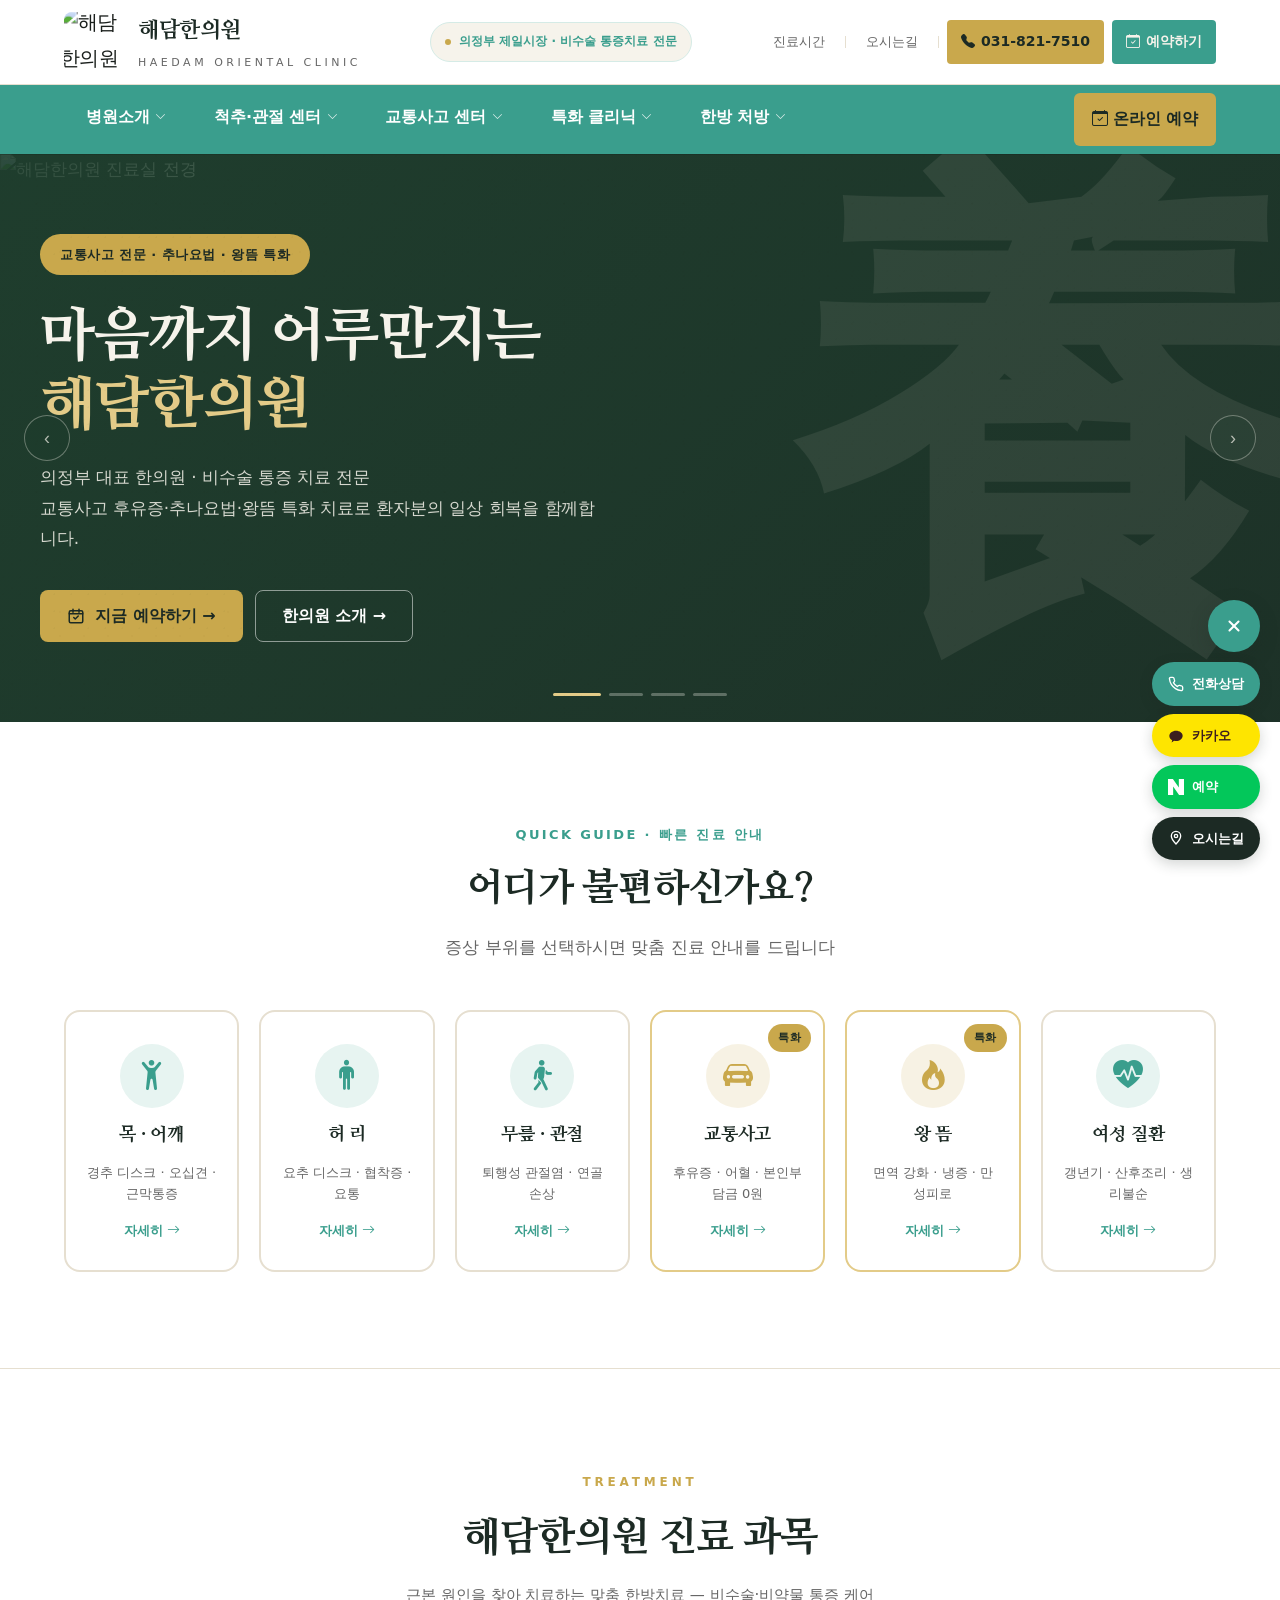
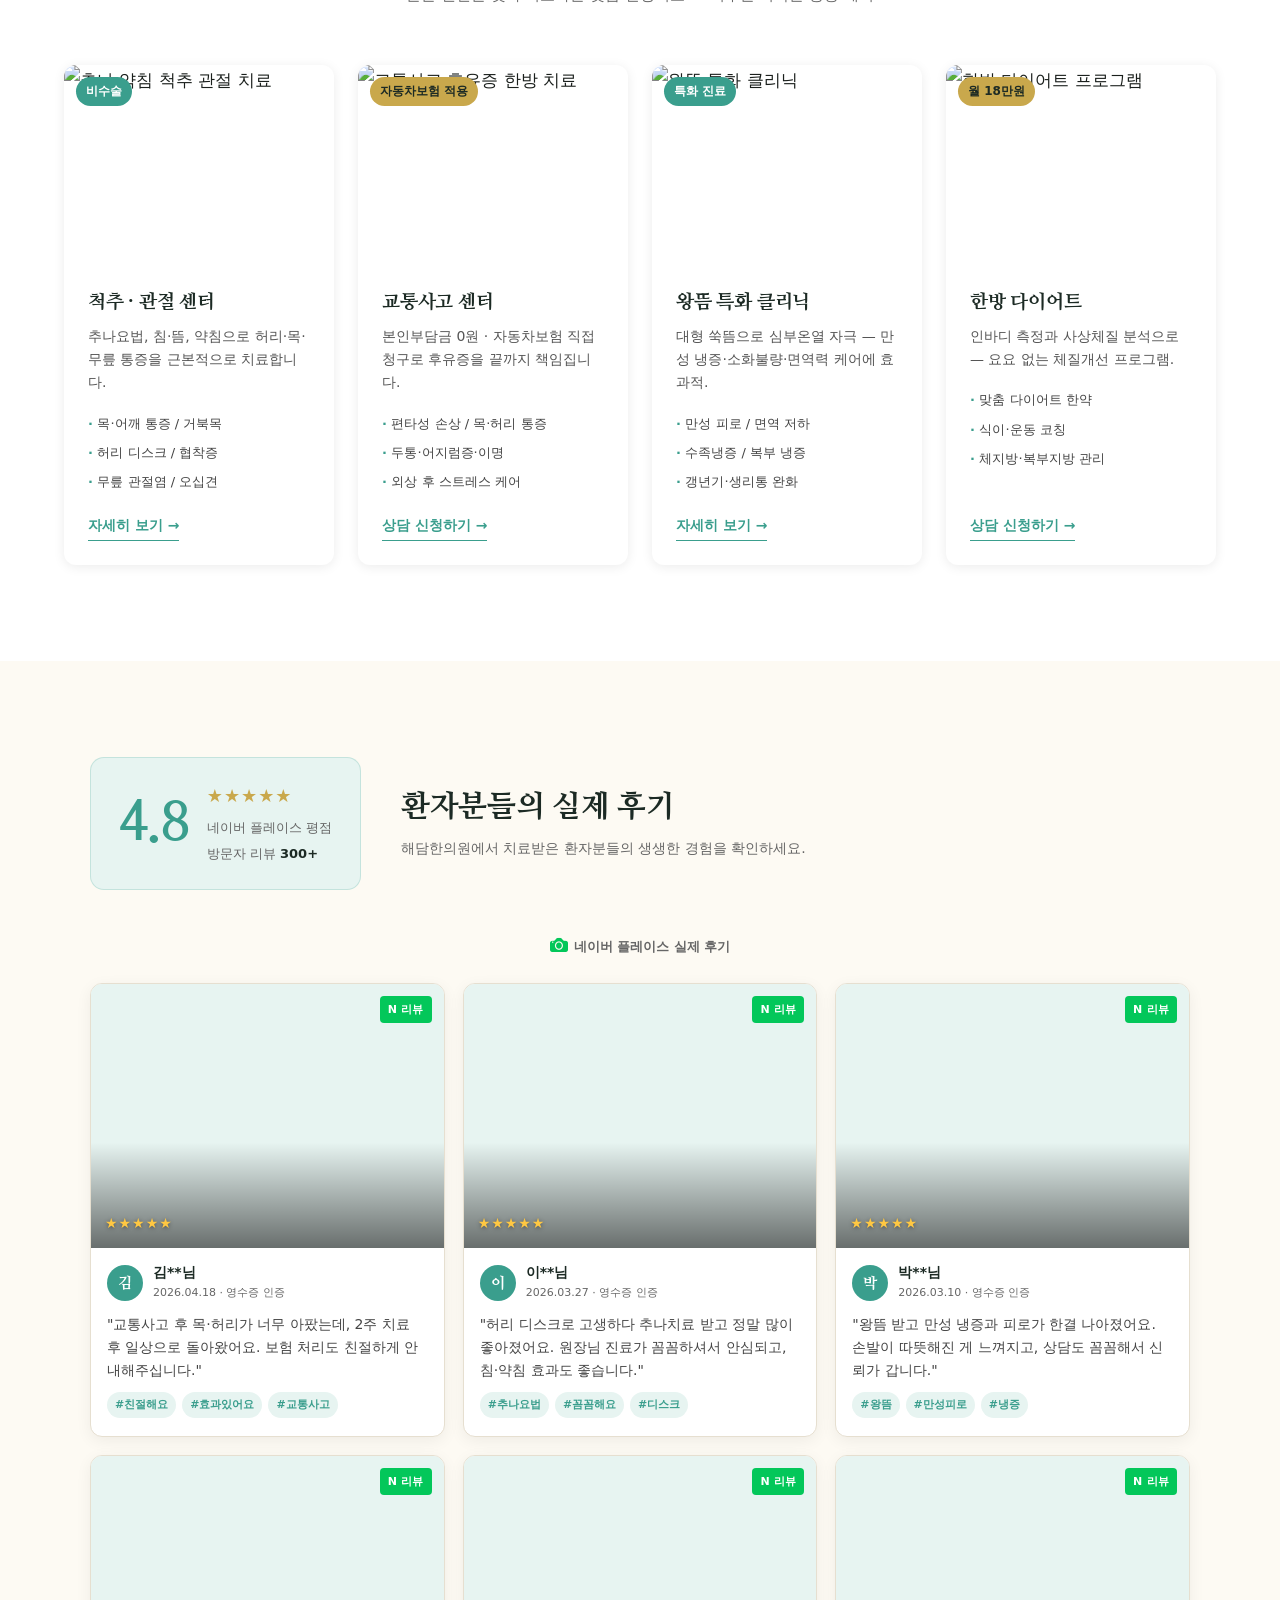
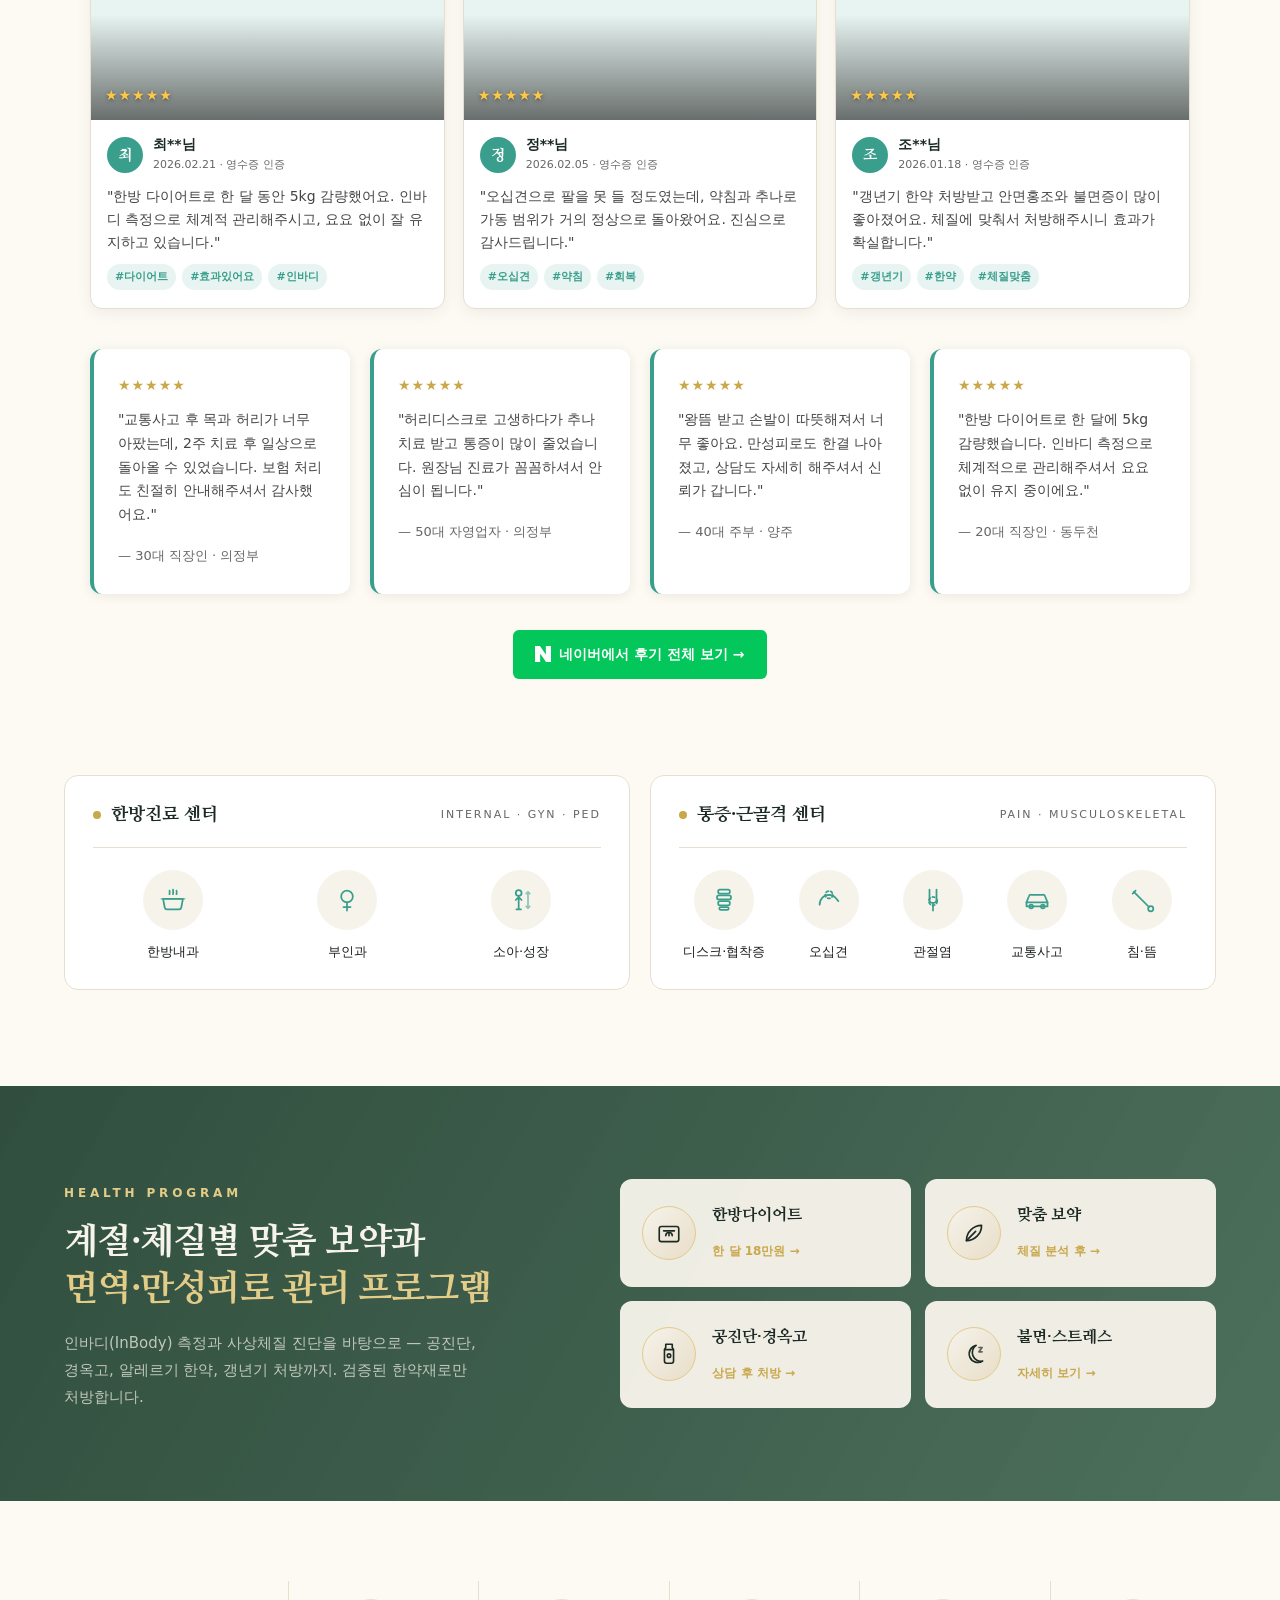
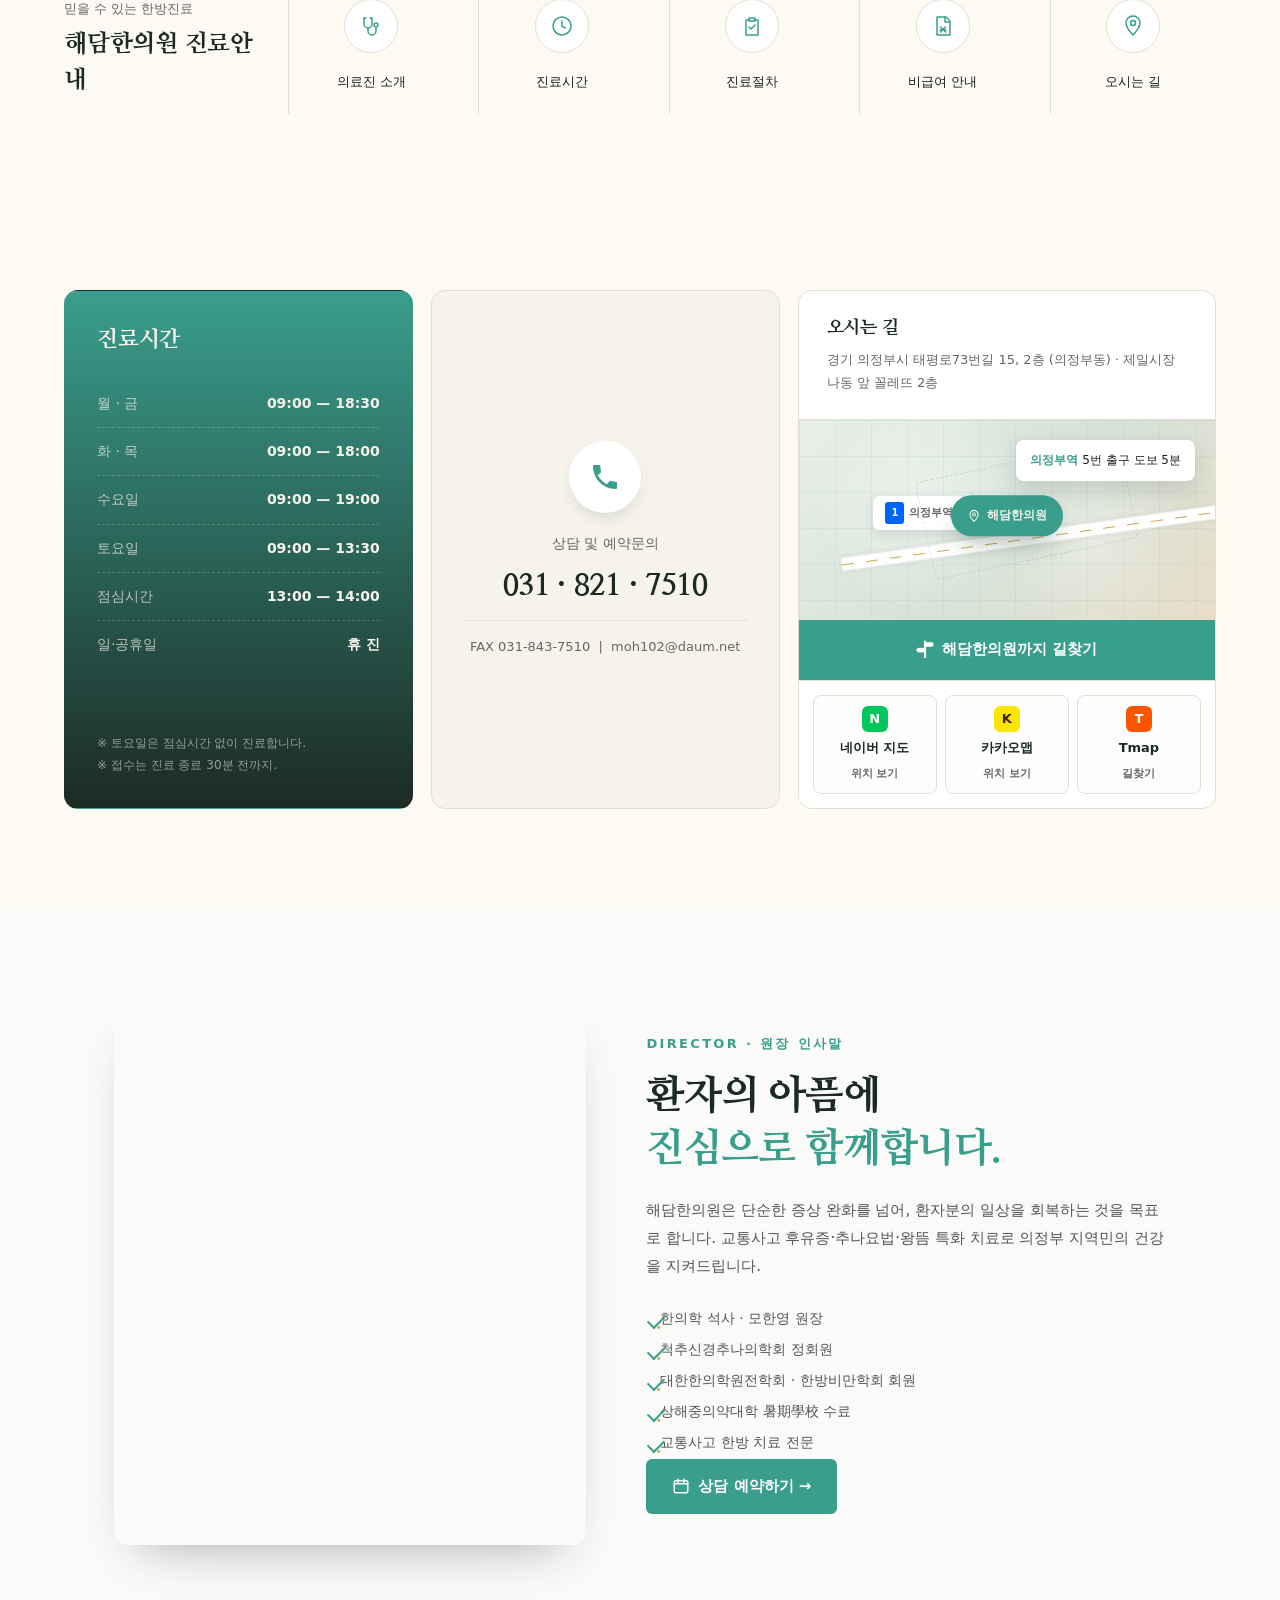
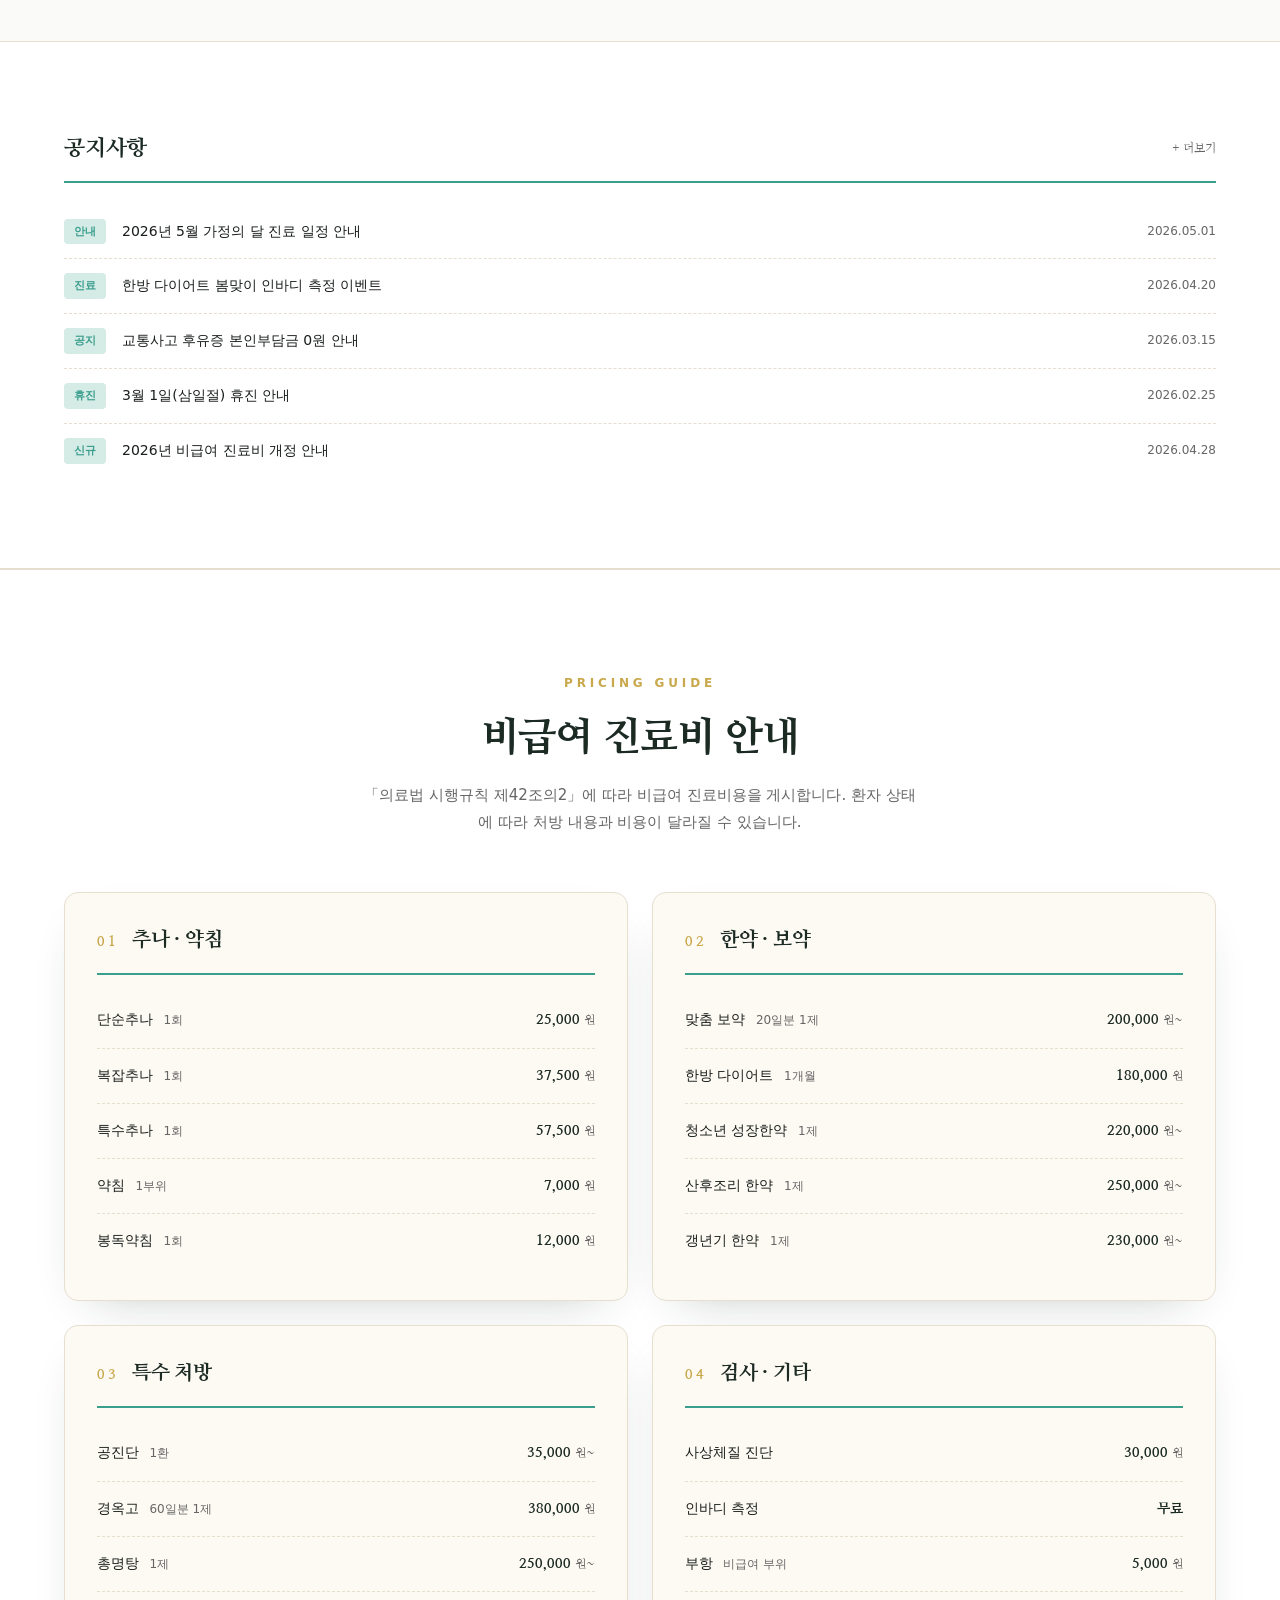
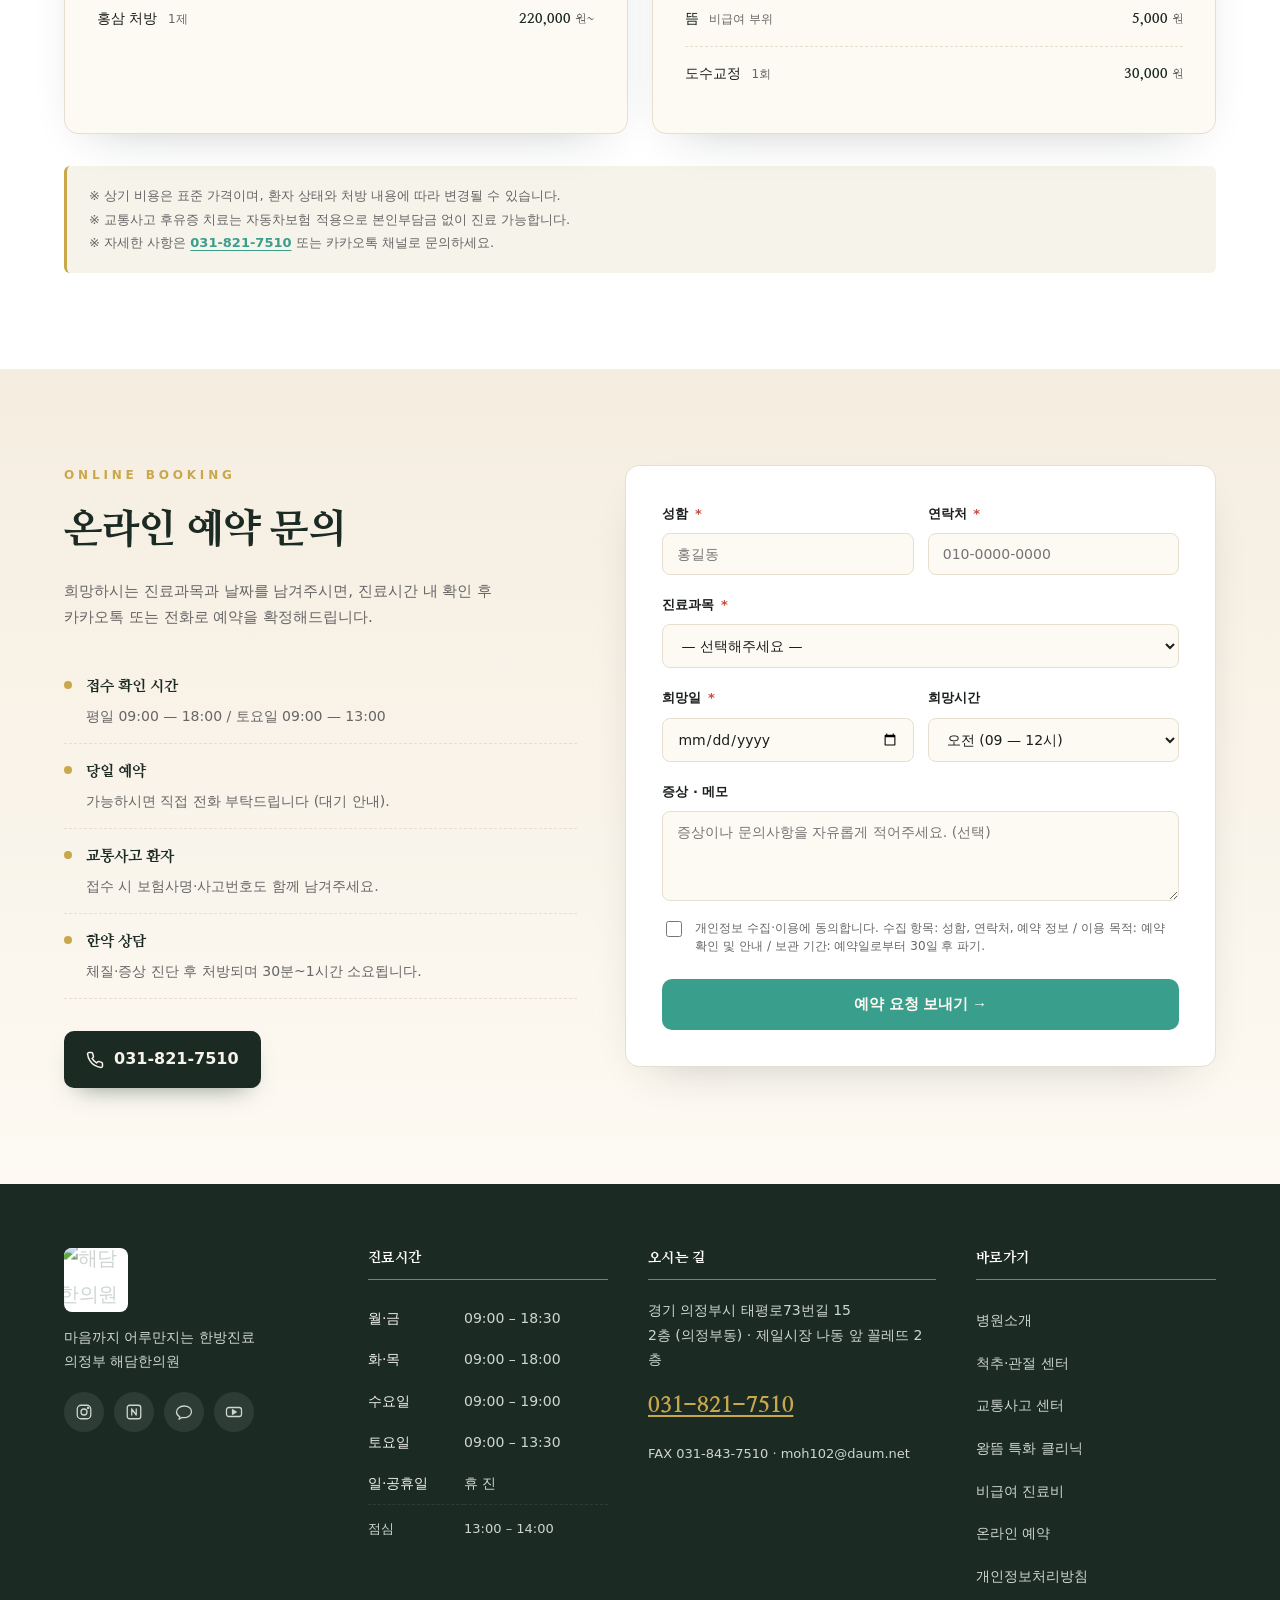
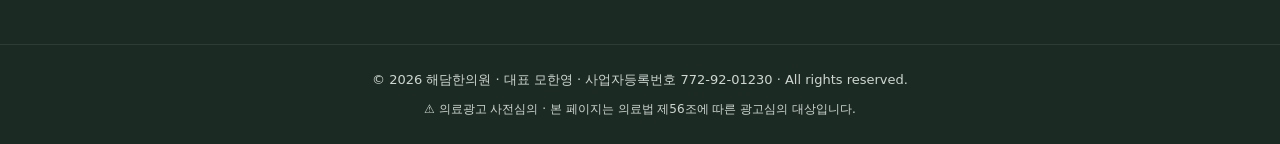
==== index.html @ fde34310 "feat: 해담한의원 랜딩 페이지 데모 초기 커밋 - Sticky 헤더 + 드롭다운 GNB 5 카테고리 - 모바일 햄버거 드로어 + 아코디언 - Hero 슬라이드쇼 4장 + 켄번스" ====
<!doctype html>
<html lang="ko">
<head>
<meta charset="utf-8" />
<meta name="viewport" content="width=device-width, initial-scale=1" />
<title>해담한의원 — 마음까지 어루만지는 한방진료</title>
<meta name="description" content="의정부 해담한의원. 교통사고·추나요법·왕뜸 특화. 비수술 통증 치료 전문 한의원." />

<link rel="preconnect" href="https://fonts.googleapis.com">
<link rel="preconnect" href="https://fonts.gstatic.com" crossorigin>
<link href="https://fonts.googleapis.com/css2?family=Nanum+Myeongjo:wght@400;700;800&family=Noto+Serif+KR:wght@400;500;700&family=Pretendard:wght@300;400;500;600;700&display=swap" rel="stylesheet">
<link href="https://cdn.jsdelivr.net/gh/orioncactus/pretendard@v1.3.9/dist/web/static/pretendard.css" rel="stylesheet">
<link rel="stylesheet" href="https://cdn.jsdelivr.net/npm/bootstrap-icons@1.11.3/font/bootstrap-icons.min.css">

<style>
  :root{
    /* ============ 통합 팔레트 ============ */
    --primary:#3a9e8d;          /* 메인 틸그린 */
    --primary-dark:#2c8174;     /* hover 톤 */
    --primary-light:#e7f4f1;    /* 연한 배경 */
    --accent:#c9a84c;           /* 골드 포인트 */
    --accent-soft:#e3cb88;
    --dark:#1c2a24;             /* 어두운 배경/푸터 */
    --dark-soft:#2d3d35;

    /* ============ 텍스트 (WCAG AA 4.5:1 충족) ============ */
    --color-text:#1a1f1c;       /* 본문 — 15.8:1 */
    --color-text-soft:#444;     /* 보조 — 9.7:1 */
    --color-text-light:#666;    /* 보조2 — 5.7:1 */
    --color-text-mute:#777;     /* 메타데이터 — 4.5:1 (최소) */
    --color-text-on-dark:#f0f0f0;
    --color-text-on-dark-soft:#cfd6d2;

    /* ============ 타이포 스케일 ============ */
    --font-base:17px;
    --font-h1:clamp(2rem, 5vw, 3rem);       /* 32~48 */
    --font-h2:clamp(1.6rem, 3vw, 2.2rem);   /* 25.6~35 */
    --font-h3:clamp(1.15rem, 1.6vw, 1.4rem);/* 18.4~22 */
    --font-body:1rem;                       /* 17 */
    --font-small:.85rem;                    /* 14.5 */
    --leading-body:1.8;
    --leading-heading:1.3;
    --leading-sub:1.5;

    /* ============ 간격 토큰 ============ */
    --spacing-section:96px;
    --spacing-section-lg:120px;
    --gap-card:24px;
    --gap-section-title:32px;
    --gap-paragraph:1rem;
    --container-w:1200px;

    /* ============ 시각 토큰 ============ */
    --radius:8px;
    --radius-card:12px;
    --radius-pill:999px;
    --shadow-card:0 2px 12px rgba(0,0,0,.08);
    --shadow-hover:0 12px 32px rgba(58,158,141,.18);

    /* ============ 레거시 별칭 (기존 컴포넌트 유지용) ============ */
    --green-900:var(--dark);
    --green-700:var(--primary);
    --green-500:#5fb3a3;
    --green-100:#d5ebe6;
    --gold:var(--accent);
    --gold-soft:var(--accent-soft);
    --cream:#fdfaf3;
    --paper:#f5ede0;
    --ink:var(--color-text);
    --ink-soft:var(--color-text-light);
    --line:#e6dfd0;
    --shadow:0 18px 48px -28px rgba(28,42,36,.32);
  }

  *{box-sizing:border-box}
  html{scroll-behavior:smooth; font-size:17px}
  body{
    margin:0; color:var(--color-text); background:var(--cream);
    font-family:'Pretendard','Noto Sans KR',-apple-system,system-ui,'Apple SD Gothic Neo','Malgun Gothic',sans-serif;
    font-size:var(--font-base); line-height:var(--leading-body);
    -webkit-font-smoothing:antialiased;
    text-rendering:optimizeLegibility;
  }
  /* 단락 간격 */
  p{margin:0 0 var(--gap-paragraph)}
  p:last-child{margin-bottom:0}

  /* 본문 내 a 태그는 underline 명확화 (시니어 가독성) */
  p a, .desc a, address a, .footer-tel a{text-decoration:underline; text-underline-offset:3px}

  /* ============ 헤딩 스케일 ============ */
  h1{font-size:var(--font-h1); line-height:var(--leading-heading); font-weight:800; letter-spacing:-.02em}
  h2{font-size:var(--font-h2); line-height:var(--leading-sub); font-weight:800; letter-spacing:-.02em}
  h3{font-size:var(--font-h3); line-height:var(--leading-sub); font-weight:800; letter-spacing:-.01em}
  h4{font-size:1.05rem; line-height:1.5; font-weight:800}
  small, .text-small{font-size:var(--font-small); color:var(--color-text-light)}

  /* 영문/숫자 전용 가변 폰트 (헤딩의 영문 부분에 자연스러운 가변폭) */
  .num, .badge-score, .footer-tel a, .info-tel .num, .pricing-list .price{
    font-feature-settings:"tnum" 1, "lnum" 1;
  }
  .serif{font-family:'Nanum Myeongjo','Noto Serif KR',serif}
  img{max-width:100%; display:block}
  a{color:inherit; text-decoration:none}
  .container{max-width:var(--container-w); margin:0 auto; padding:0 24px}

  /* ============ 섹션 공통 (간격 + 배경 교차 규칙) ============ */
  .sec, .symptom-section, .treatment-section, .review-section,
  .doctor-section, .pricing, .booking, .news, .health, .guide, .info{
    padding-top:var(--spacing-section); padding-bottom:var(--spacing-section);
  }
  .sec-head, .section-header{margin-bottom:var(--gap-section-title)}
  .sec-title, .section-title{margin-bottom:14px}

  /*
    배경 교차 규칙 (3톤 시스템):
    [흰색 #fff]      → symptom / treatment / news / pricing
    [연한 베이지]    → cream/paper — review / booking / guide / info
    [포인트 다크]    → hero / health / footer (dark-bg)
  */

  /* ============ 접근성: 포커스 ============ */
  :focus-visible{outline:2px solid var(--primary); outline-offset:3px; border-radius:4px}
  button:focus-visible, a:focus-visible{outline-offset:4px}

  /* ============ STICKY HEADER WRAPPER ============ */
  .site-header{
    position:sticky; top:0; z-index:1000;
    background:rgba(255,255,255,.97);
    backdrop-filter:blur(12px); -webkit-backdrop-filter:blur(12px);
    box-shadow:0 1px 0 rgba(0,0,0,.04);
    transition:box-shadow .25s ease;
  }
  .site-header.scrolled{box-shadow:0 4px 20px rgba(28,42,36,.08)}

  /* ============ DROPDOWN GNB ============ */
  nav.gnb .gnb-list{position:relative}
  nav.gnb li.has-dropdown{position:relative}
  nav.gnb a.gnb-link{
    display:flex; align-items:center; gap:6px;
    padding:18px 22px; min-height:56px; /* 시니어 터치영역 확보 */
  }
  nav.gnb .gnb-arrow{font-size:11px; transition:transform .25s ease; opacity:.85}
  nav.gnb li.has-dropdown:hover .gnb-arrow,
  nav.gnb li.has-dropdown:focus-within .gnb-arrow{transform:rotate(180deg)}
  /* GNB 우측 CTA 강조 항목 */
  nav.gnb .gnb-cta-item{margin-left:auto}
  nav.gnb a.gnb-link--cta{
    background:var(--accent); color:var(--dark) !important;
    border-radius:6px; margin:8px 0; padding:12px 18px; min-height:auto;
    font-weight:800;
  }
  nav.gnb a.gnb-link--cta:hover{background:var(--accent-soft); transform:translateY(-1px)}

  .gnb-dropdown{
    position:absolute; top:100%; left:50%;
    transform:translateX(-50%) translateY(8px);
    min-width:240px;
    background:#fff; border-radius:10px;
    box-shadow:0 16px 48px rgba(28,42,36,.18);
    border:1px solid var(--line);
    padding:10px 0;
    opacity:0; visibility:hidden; pointer-events:none;
    transition:opacity .22s ease, transform .22s ease, visibility .22s;
    z-index:100;
  }
  nav.gnb li.has-dropdown:hover .gnb-dropdown,
  nav.gnb li.has-dropdown:focus-within .gnb-dropdown{
    opacity:1; visibility:visible; pointer-events:all;
    transform:translateX(-50%) translateY(0);
  }
  .gnb-dropdown ul{margin:0; padding:0; list-style:none; display:block}
  .gnb-dropdown li{display:block}
  .gnb-dropdown a{
    display:flex; align-items:center; gap:10px;
    padding:11px 22px; min-height:44px;
    font-size:15px; font-weight:500;
    color:var(--ink-soft) !important;
    transition:color .2s ease, background .2s ease, padding .2s ease;
  }
  .gnb-dropdown a:hover{
    color:var(--primary) !important; background:var(--primary-light);
    padding-left:28px;
  }
  .gnb-dropdown a i{
    font-size:16px; color:var(--primary); width:20px; text-align:center; flex:none;
  }

  /* ============ HAMBURGER (모바일 진입) ============ */
  .hamburger{
    display:none; flex-direction:column; gap:5px;
    width:48px; height:48px; padding:12px;
    background:transparent; border:none; cursor:pointer;
    align-items:center; justify-content:center;
    margin-left:8px;
  }
  .hamburger-line{
    display:block; width:22px; height:2px;
    background:var(--dark); border-radius:2px;
    transition:transform .25s ease, opacity .2s ease;
  }
  .hamburger.active .hamburger-line:nth-child(1){transform:translateY(7px) rotate(45deg)}
  .hamburger.active .hamburger-line:nth-child(2){opacity:0}
  .hamburger.active .hamburger-line:nth-child(3){transform:translateY(-7px) rotate(-45deg)}

  /* ============ MOBILE DRAWER ============ */
  .mobile-menu{
    position:fixed; top:0; left:0; right:0; bottom:0;
    background:#fff; z-index:999;
    transform:translateX(100%); transition:transform .35s ease;
    overflow-y:auto; display:none;
  }
  .mobile-menu.open{transform:translateX(0)}
  .mobile-menu-head{
    display:flex; align-items:center; justify-content:space-between;
    padding:20px 24px; border-bottom:1px solid var(--line);
    position:sticky; top:0; background:#fff;
  }
  .mobile-menu-head .ko{
    font-family:'Nanum Myeongjo',serif; font-size:20px;
    font-weight:800; color:var(--dark);
  }
  .mobile-close{
    width:44px; height:44px; border:none; background:transparent;
    color:var(--dark); font-size:24px; cursor:pointer;
    display:grid; place-items:center;
  }
  .mobile-gnb{list-style:none; margin:0; padding:0}
  .mobile-gnb > li{border-bottom:1px solid var(--line)}
  .mobile-gnb-toggle{
    display:flex; align-items:center; justify-content:space-between;
    width:100%; padding:20px 24px; min-height:60px;
    font-size:18px; font-weight:700; color:var(--dark);
    background:transparent; border:none; cursor:pointer;
    font-family:inherit; text-align:left;
  }
  .mobile-gnb-toggle i{font-size:14px; color:var(--ink-soft); transition:transform .25s ease}
  .mobile-gnb-toggle.open i{transform:rotate(180deg)}
  .mobile-gnb-sub{
    list-style:none; margin:0;
    max-height:0; overflow:hidden;
    transition:max-height .3s ease;
    background:var(--primary-light);
  }
  .mobile-gnb-sub.open{max-height:500px}
  .mobile-gnb-sub a{
    display:flex; align-items:center; gap:12px;
    padding:15px 36px; min-height:52px;
    font-size:16px; color:var(--ink-soft);
    border-bottom:1px solid rgba(58,158,141,.12);
  }
  .mobile-gnb-sub a:last-child{border-bottom:none}
  .mobile-gnb-sub a i{color:var(--primary); width:20px; text-align:center}
  .mobile-utils{
    padding:24px;
    display:flex; flex-direction:column; gap:10px;
  }
  .mobile-utils .btn-mob{
    display:flex; align-items:center; justify-content:center; gap:8px;
    padding:18px; min-height:56px; border-radius:8px;
    font-size:16px; font-weight:700; text-align:center;
  }
  .mobile-utils .btn-mob.tel{background:var(--accent); color:var(--dark) !important}
  .mobile-utils .btn-mob.book{background:var(--primary); color:#fff !important}
  .mobile-utils .btn-mob.kakao{background:#fee500; color:#3c1e1e !important}

  /* 데스크톱 GNB / 햄버거 토글 */
  @media (max-width: 900px){
    nav.gnb{display:none}
    .hamburger{display:flex}
    .mobile-menu{display:block}
    .top-actions{margin-left:auto}
    .top-tag{display:none}
  }

  /* ============ 시니어 친화: 핵심 인터랙션 요소 확대 ============ */
  /* 통일된 버튼 표준 */
  .btn{min-height:48px; padding:12px 28px; font-size:16px; font-weight:600; border-radius:var(--radius)}
  .btn-primary{font-size:17px; background:var(--accent); color:var(--dark); border-color:var(--accent)}
  .btn-primary:hover{background:var(--accent-soft); box-shadow:0 12px 30px -10px rgba(201,168,76,.55); transform:translateY(-1px)}
  .reserve-btn, .call-btn{min-height:44px; font-size:14px}
  .nav-stack-mobile{display:none}

  /* ============ HERO 페이드업 애니메이션 ============ */
  @keyframes fadeUp{
    from{opacity:0; transform:translateY(28px)}
    to{opacity:1; transform:translateY(0)}
  }
  @keyframes fadeIn{
    from{opacity:0}
    to{opacity:1}
  }
  @keyframes scaleIn{
    from{opacity:0; transform:scale(.96)}
    to{opacity:1; transform:scale(1)}
  }
  .hero-eyebrow,
  .hero h1,
  .hero p.lead,
  .hero-cta{
    opacity:0;
    animation:fadeUp .9s cubic-bezier(.2,.8,.2,1) forwards;
  }
  .hero-eyebrow{animation-delay:.15s}
  .hero h1{animation-delay:.35s}
  .hero p.lead{animation-delay:.55s}
  .hero-cta{animation-delay:.75s}
  .hero-dots, .hero-arrows{
    opacity:0; animation:fadeIn .8s ease .95s forwards;
  }
  /* 사용자가 모션 감소 선호 시 모든 진입 애니메이션 OFF */
  @media (prefers-reduced-motion: reduce){
    .hero-eyebrow, .hero h1, .hero p.lead, .hero-cta,
    .hero-dots, .hero-arrows{
      animation:none !important; opacity:1 !important; transform:none !important;
    }
    .hero-slide{transition:opacity .4s ease !important; transform:none !important}
  }

  /* ============ SCROLL REVEAL (섹션 페이드인) ============ */
  .reveal{
    opacity:0; transform:translateY(24px);
    transition:opacity .8s ease, transform .8s ease;
  }
  .reveal.in-view{opacity:1; transform:translateY(0)}
  @media (prefers-reduced-motion: reduce){
    .reveal{opacity:1 !important; transform:none !important}
  }

  /* ============ 종이 그레인 ============ */
  body::before{
    content:""; position:fixed; inset:0; pointer-events:none; z-index:1;
    background-image:
      radial-gradient(rgba(180,143,60,.04) 1px, transparent 1px),
      radial-gradient(rgba(45,88,65,.03) 1px, transparent 1px);
    background-size:24px 24px, 17px 17px;
    background-position:0 0, 12px 8px;
    mix-blend-mode:multiply;
  }

  /* ============ TOP UTILITY BAR ============ */
  .topbar{
    background:#fff; border-bottom:1px solid var(--line);
    position:relative; z-index:30;
  }
  .topbar-inner{
    display:flex; align-items:center; justify-content:space-between;
    height:84px; gap:24px;
  }
  .brand{display:flex; align-items:center; gap:14px}
  .brand-mark{
    width:54px; height:54px; border-radius:50%;
    background:linear-gradient(135deg,var(--green-700),var(--green-900));
    color:#f5ede0; display:grid; place-items:center;
    font-family:'Nanum Myeongjo',serif; font-weight:800; font-size:26px;
    letter-spacing:-1px; box-shadow:inset 0 0 0 2px rgba(245,237,224,.25);
  }
  /* 로고 프레임: Wix JPG 주변 흰 여백을 시각적으로 크롭 */
  .brand-logo-frame{
    width:60px; height:60px; flex:none;
    border-radius:8px; overflow:hidden;
    display:grid; place-items:center; background:#fff;
  }
  .brand-logo-frame img{
    width:100%; height:100%;
    object-fit:contain; object-position:center;
    transform:scale(1.15);
  }
  .foot-brand .brand-logo-frame{
    width:64px; height:64px;
    background:rgba(246,243,235,.96);
  }
  .brand-text .ko{font-family:'Nanum Myeongjo',serif; font-size:22px; font-weight:800; letter-spacing:-.02em; color:var(--green-900)}
  .brand-text .en{font-size:11px; letter-spacing:.32em; color:var(--ink-soft); margin-top:2px; text-transform:uppercase}

  .top-tag{
    display:inline-flex; align-items:center; gap:8px;
    padding:8px 14px; border:1px solid var(--green-100);
    border-radius:999px; background:#f6f3eb;
    font-size:12px; color:var(--green-700); font-weight:600;
  }
  .top-tag::before{content:""; width:6px; height:6px; border-radius:50%; background:var(--gold)}

  .top-actions{display:flex; align-items:center; gap:8px; font-size:13px}
  .top-actions a{color:var(--ink-soft); padding:6px 12px}
  .top-actions .sep{width:1px; height:12px; background:var(--line)}
  .kakao-btn{
    background:#fee500; color:#3c1e1e !important; border-radius:8px; font-weight:700;
    padding:8px 14px !important; display:inline-flex; align-items:center; gap:6px;
  }

  /* ============ NAV ============ */
  nav.gnb{
    background:var(--primary); color:#fff;
    box-shadow:0 1px 0 rgba(0,0,0,.08);
  }
  nav.gnb ul{
    display:flex; justify-content:center; gap:4px;
    margin:0; padding:0; list-style:none;
  }
  nav.gnb a{
    display:inline-block; padding:18px 22px;
    font-weight:600; font-size:16px; letter-spacing:-.01em;
    position:relative; color:#fff;
    transition:background .2s ease, color .2s ease;
  }
  nav.gnb a:hover{background:rgba(255,255,255,.10)}
  nav.gnb a.active::after,
  nav.gnb a[aria-current="page"]::after{
    content:""; position:absolute; left:22px; right:22px; bottom:8px;
    height:3px; background:var(--accent); border-radius:2px;
  }
  nav.gnb a::after{
    content:""; position:absolute; left:50%; bottom:8px;
    width:0; height:2px; background:var(--gold-soft);
    transform:translateX(-50%); transition:width .25s ease;
  }
  nav.gnb a:hover::after{width:60%}

  /* ============ HERO ============ */
  .hero{
    position:relative; overflow:hidden; isolation:isolate;
    background:var(--green-900);
    color:#f6f3eb;
    min-height:560px;
    display:flex; align-items:center;
  }
  .hero-slides{position:absolute; inset:0; z-index:0}
  .hero-slide{
    position:absolute; inset:0;
    opacity:0; transition:opacity 1.2s ease;
    transform:scale(1.04); transition-property:opacity, transform;
    transition-duration:1.2s, 7s;
  }
  .hero-slide.active{opacity:1; transform:scale(1)}
  .hero-slide img{
    width:100%; height:100%;
    object-fit:cover; object-position:center;
    display:block;
  }
  .hero-eyebrow.gold-badge{
    background:var(--accent); color:var(--dark);
    border:none; font-weight:800; padding:9px 20px;
    letter-spacing:.04em; font-size:13px;
  }
  .hero-overlay{
    position:absolute; inset:0; z-index:1; pointer-events:none;
    background:linear-gradient(135deg,rgba(31,63,46,.92) 0%, rgba(31,63,46,.65) 55%, rgba(31,63,46,.35) 100%);
  }
  .hero::before{
    content:"養"; position:absolute; right:-30px; top:50%; transform:translateY(-50%);
    font-family:'Nanum Myeongjo',serif; font-size:520px; font-weight:800;
    color:rgba(245,237,224,.08); line-height:1; pointer-events:none;
    user-select:none; z-index:2;
  }
  .hero-inner{position:relative; z-index:3; padding:80px 0; width:100%}
  .hero-eyebrow{
    display:inline-flex; align-items:center; gap:10px;
    padding:8px 18px; background:rgba(180,143,60,.18);
    border:1px solid rgba(217,192,138,.4); border-radius:999px;
    font-size:13px; letter-spacing:.06em; color:var(--gold-soft);
    margin-bottom:28px;
  }
  .hero h1{
    font-family:'Nanum Myeongjo',serif; font-weight:800;
    font-size:clamp(34px,5vw,58px); line-height:1.18; letter-spacing:-.02em;
    margin:0 0 22px;
  }
  .hero h1 .accent{color:var(--gold-soft)}
  .hero p.lead{
    max-width:560px; font-size:17px; color:rgba(246,243,235,.85);
    margin:0 0 36px; letter-spacing:-.005em;
  }
  .hero-cta{display:flex; gap:12px; flex-wrap:wrap}
  .btn{
    display:inline-flex; align-items:center; justify-content:center; gap:10px;
    min-height:48px; padding:14px 26px;
    border-radius:var(--radius);
    font-weight:600; font-size:16px;
    transition:transform .15s ease, box-shadow .15s ease, background .15s ease;
    border:1px solid transparent;
    line-height:1.4;
  }
  .btn:hover{transform:translateY(-1px)}
  .btn-primary{background:var(--accent); color:var(--dark)}
  .btn-primary:hover{background:var(--accent-soft); box-shadow:0 12px 30px -10px rgba(201,168,76,.5)}
  .btn-ghost{background:transparent; color:#fff; border-color:rgba(255,255,255,.5)}
  .btn-ghost:hover{background:rgba(255,255,255,.12); border-color:#fff}

  .hero-arrows{
    position:absolute; inset:0; pointer-events:none;
    display:flex; justify-content:space-between; align-items:center;
    padding:0 24px; z-index:4;
  }
  .hero-arrow{
    pointer-events:auto; width:46px; height:46px; border-radius:50%;
    border:1px solid rgba(246,243,235,.35); color:rgba(246,243,235,.7);
    background:rgba(31,63,46,.25); backdrop-filter:blur(4px); cursor:pointer;
    display:grid; place-items:center; font-size:18px;
    transition:all .2s ease;
  }
  .hero-arrow:hover{background:rgba(246,243,235,.18); color:#fff; border-color:rgba(246,243,235,.7)}
  .hero-dots{
    position:absolute; left:50%; bottom:26px; transform:translateX(-50%);
    display:flex; gap:8px; z-index:4;
  }
  .hero-dot{
    width:34px; height:3px; padding:0; border:none; cursor:pointer;
    background:rgba(246,243,235,.3); border-radius:2px;
    transition:background .25s ease, width .25s ease;
  }
  .hero-dot:hover{background:rgba(246,243,235,.6)}
  .hero-dot.active{background:var(--gold-soft); width:48px}

  /* ============ SECTION TITLE ============ */
  .sec{padding:96px 0; position:relative; z-index:2}
  .sec-head{text-align:center; margin-bottom:56px}
  .sec-eyebrow{
    display:inline-block; font-size:12px; letter-spacing:.32em;
    color:var(--gold); text-transform:uppercase; margin-bottom:14px; font-weight:600;
  }
  .sec-title{
    font-family:'Nanum Myeongjo',serif; font-size:clamp(28px,3.4vw,40px);
    font-weight:800; letter-spacing:-.02em; color:var(--green-900);
    margin:0 0 14px;
  }
  .sec-sub{color:var(--ink-soft); font-size:15px; max-width:560px; margin:0 auto}

  /* ============ SPECIALTY GRID ============ */
  .specialty-grid{
    display:grid; grid-template-columns:repeat(4,1fr); gap:20px;
    margin-bottom:32px;
  }
  .sp-card{
    position:relative; aspect-ratio:1/1.05; border-radius:14px; overflow:hidden;
    background:#fff; box-shadow:var(--shadow);
    cursor:pointer; transition:transform .3s ease;
  }
  .sp-card:hover{transform:translateY(-4px)}
  .sp-card .bg{
    position:absolute; inset:0; background-size:cover; background-position:center;
    transition:transform .6s ease;
  }
  .sp-card:hover .bg{transform:scale(1.06)}
  .sp-card::after{
    content:""; position:absolute; inset:0;
    background:linear-gradient(165deg, rgba(31,63,46,.05) 0%, rgba(31,63,46,.85) 100%);
  }
  .sp-card .label{
    position:absolute; left:24px; top:24px; right:24px;
    color:#fff; z-index:2;
  }
  .sp-card .label h3{
    font-family:'Nanum Myeongjo',serif; font-size:24px; font-weight:800;
    margin:0 0 8px; letter-spacing:-.01em;
  }
  .sp-card .more{
    position:absolute; left:24px; bottom:24px; z-index:2;
    color:#f6f3eb; font-size:13px; font-weight:600;
    padding:8px 14px; border:1px solid rgba(246,243,235,.55);
    border-radius:6px; backdrop-filter:blur(6px);
    background:rgba(0,0,0,.18);
  }
  .sp-1 .bg{background-image:url('https://images.unsplash.com/photo-1611073615452-4889cc52d4d3?auto=format&fit=crop&w=900&q=80')}
  .sp-2 .bg{background-image:url('https://images.unsplash.com/photo-1599043513900-ed6fe01d3833?auto=format&fit=crop&w=900&q=80')}
  .sp-3 .bg{background-image:url('https://images.unsplash.com/photo-1571772996211-2f02c9727629?auto=format&fit=crop&w=900&q=80')}
  .sp-4 .bg{background-image:url('https://images.unsplash.com/photo-1535914254981-b5012eebbd15?auto=format&fit=crop&w=900&q=80')}

  /* ============ DEPT BANDS ============ */
  .dept-bands{display:grid; grid-template-columns:1fr 1fr; gap:20px}
  .dept-band{
    background:#fff; border:1px solid var(--line);
    border-radius:14px; padding:26px 28px;
  }
  .dept-band .head{
    display:flex; align-items:center; gap:10px;
    padding-bottom:18px; margin-bottom:22px; border-bottom:1px solid var(--line);
  }
  .dept-band .head .dot{width:8px; height:8px; border-radius:50%; background:var(--gold)}
  .dept-band .head h4{font-family:'Nanum Myeongjo',serif; font-size:18px; font-weight:800; margin:0; color:var(--green-900)}
  .dept-band .head .en{margin-left:auto; font-size:11px; color:var(--ink-soft); letter-spacing:.18em}
  .dept-list{
    display:grid; grid-template-columns:repeat(5,1fr); gap:14px; text-align:center;
  }
  .dept-band:first-child .dept-list{grid-template-columns:repeat(3,1fr)}
  .dept-item{display:flex; flex-direction:column; align-items:center; gap:10px}
  .dept-icon{
    width:60px; height:60px; border-radius:50%;
    background:#f6f3eb; color:var(--green-700);
    display:grid; place-items:center;
    transition:all .2s ease;
  }
  .dept-icon svg{width:28px; height:28px}
  .dept-item:hover .dept-icon{background:var(--green-700); color:var(--cream)}
  .dept-item span{font-size:13px; color:var(--ink); font-weight:500}

  /* ============ HEALTH BANNER ============ */
  .health{
    background:
      linear-gradient(120deg, rgba(31,63,46,.92) 0%, rgba(45,88,65,.85) 100%),
      url('https://images.unsplash.com/photo-1545912452-8aea7e25a3d3?auto=format&fit=crop&w=2000&q=80') center/cover;
    color:#f6f3eb; padding:90px 0;
  }
  .health-grid{display:grid; grid-template-columns:1fr 1.2fr; gap:60px; align-items:center}
  .health h2{
    font-family:'Nanum Myeongjo',serif; font-size:clamp(26px,3vw,36px); font-weight:800;
    line-height:1.3; margin:0 0 8px;
  }
  .health h2 strong{color:var(--gold-soft); font-weight:800}
  .health p{color:rgba(246,243,235,.72); font-size:15px; margin-top:18px; max-width:420px}
  .health-cards{display:grid; grid-template-columns:1fr 1fr; gap:14px}
  .h-card{
    background:rgba(246,243,235,.96); color:var(--ink);
    border-radius:12px; padding:22px; display:flex; align-items:center; gap:16px;
    transition:transform .2s ease;
  }
  .h-card:hover{transform:translateY(-3px)}
  .h-icon{
    width:54px; height:54px; border-radius:50%;
    background:linear-gradient(135deg,#f6f3eb,#e8ddc8);
    display:grid; place-items:center; flex:none;
    border:1px solid var(--gold-soft); color:var(--green-900);
  }
  .h-icon svg{width:26px; height:26px}
  .h-card h5{font-family:'Nanum Myeongjo',serif; font-weight:800; font-size:16px; margin:0 0 4px; color:var(--green-900)}
  .h-card .more{font-size:12px; color:var(--gold); font-weight:600}

  /* ============ GUIDE ROW ============ */
  .guide{padding:80px 0; background:var(--cream)}
  .guide-row{
    display:grid; grid-template-columns:1.2fr repeat(5,1fr); gap:24px; align-items:center;
  }
  .guide-title h3{
    font-family:'Nanum Myeongjo',serif; font-weight:800; font-size:24px;
    margin:0; color:var(--green-900); letter-spacing:-.01em;
  }
  .guide-title .small{display:block; font-size:13px; color:var(--ink-soft); font-weight:400; margin-bottom:6px}
  .guide-item{
    text-align:center; padding:18px 4px; border-left:1px solid var(--line);
  }
  .guide-item:first-of-type{border-left:1px solid var(--line)}
  .guide-icon{
    width:54px; height:54px; margin:0 auto 12px;
    border-radius:50%; background:#fff; border:1px solid var(--line);
    color:var(--green-700); display:grid; place-items:center;
    transition:all .2s ease;
  }
  .guide-icon svg{width:24px; height:24px}
  .guide-item:hover .guide-icon{background:var(--green-700); color:var(--cream); border-color:var(--green-700)}
  .guide-item span{font-size:13px; color:var(--ink); font-weight:500}

  /* ============ INFO GRID (시간/연락/지도) ============ */
  .info{padding-bottom:96px}
  .info-grid{display:grid; grid-template-columns:1fr 1fr 1.2fr; gap:18px}
  .info-card{
    background:#fff; border:1px solid var(--line);
    border-radius:14px; padding:32px; min-height:340px;
    display:flex; flex-direction:column;
  }
  .info-hours{background:linear-gradient(180deg,var(--green-700),var(--green-900)); color:#f6f3eb; border-color:transparent}
  .info-hours h3{font-family:'Nanum Myeongjo',serif; font-size:22px; margin:0 0 24px; font-weight:800}
  .hours-list{list-style:none; padding:0; margin:0; flex:1}
  .hours-list li{
    display:flex; justify-content:space-between; padding:11px 0;
    border-bottom:1px dashed rgba(246,243,235,.18); font-size:14px;
  }
  .hours-list li:last-child{border-bottom:none}
  .hours-list .day{color:rgba(246,243,235,.7)}
  .hours-list .time{font-weight:600; font-variant-numeric:tabular-nums}
  .hours-note{font-size:12px; color:rgba(246,243,235,.55); margin-top:18px}

  .info-tel{align-items:center; text-align:center; justify-content:center; background:#f6f3eb}
  .tel-icon{
    width:72px; height:72px; border-radius:50%;
    background:#fff; color:var(--green-700);
    display:grid; place-items:center; font-size:28px; margin:0 auto 18px;
    box-shadow:0 8px 20px -10px rgba(31,63,46,.3);
  }
  .info-tel .label{font-size:14px; color:var(--ink-soft); margin-bottom:10px}
  .info-tel .num{
    font-family:'Nanum Myeongjo',serif; font-size:30px; font-weight:800;
    color:var(--green-900); letter-spacing:-.01em; line-height:1.3;
  }
  .info-tel .fax{font-size:13px; color:var(--ink-soft); margin-top:14px; padding-top:14px; border-top:1px solid var(--line); width:100%}

  /* ============ 지도 카드 + 길찾기 액션 ============ */
  .info-map{padding:0; overflow:hidden; position:relative; background:#e8ddc8; display:flex; flex-direction:column}
  .map-canvas{
    flex:1; position:relative; min-height:200px;
    background:
      radial-gradient(circle at 30% 40%, rgba(255,255,255,.4) 0%, transparent 35%),
      radial-gradient(circle at 70% 60%, rgba(255,255,255,.3) 0%, transparent 30%),
      linear-gradient(135deg, #e8efe8 0%, #d6e3da 50%, #e8ddc8 100%);
    overflow:hidden;
  }
  .map-canvas::before{
    content:""; position:absolute; inset:0;
    background-image:
      linear-gradient(rgba(58,158,141,.08) 1px, transparent 1px),
      linear-gradient(90deg, rgba(58,158,141,.08) 1px, transparent 1px);
    background-size:36px 36px;
  }
  .map-canvas::after{
    content:""; position:absolute;
    left:30%; top:20%; right:20%; bottom:30%;
    border:1.5px dashed rgba(45,88,65,.18); border-radius:6px;
    transform:rotate(-12deg);
  }
  .map-road{
    position:absolute; left:10%; right:-5%; top:55%;
    height:14px; background:#fff;
    border-top:1px solid rgba(0,0,0,.08); border-bottom:1px solid rgba(0,0,0,.08);
    transform:rotate(-8deg); box-shadow:0 0 0 3px rgba(0,0,0,.02);
  }
  .map-road::before{
    content:""; position:absolute; left:0; right:0; top:50%;
    height:1px; background:repeating-linear-gradient(to right, var(--accent) 0 12px, transparent 12px 24px);
  }
  .map-station{
    position:absolute; left:18%; top:38%;
    background:#fff; padding:6px 12px; border-radius:6px;
    font-size:11px; font-weight:700; color:var(--ink-soft);
    box-shadow:0 4px 12px rgba(0,0,0,.1);
    display:inline-flex; align-items:center; gap:5px;
  }
  .map-station .badge{
    background:#0064ff; color:#fff; padding:2px 6px; border-radius:3px;
    font-size:10px; font-weight:800;
  }
  .info-map .map-head{
    padding:24px 28px; background:#fff; border-bottom:1px solid var(--line);
  }
  .info-map h3{font-family:'Nanum Myeongjo',serif; font-size:18px; margin:0 0 6px; font-weight:800; color:var(--green-900)}
  .info-map .addr{font-size:13px; color:var(--ink-soft)}
  /* legacy map-fake (미사용) */
  .map-fake{display:none}
  .map-pin{
    position:absolute; left:50%; top:48%; transform:translate(-50%,-50%);
    background:var(--green-700); color:#f6f3eb; padding:10px 16px; border-radius:999px;
    font-size:12px; font-weight:700; box-shadow:0 12px 24px -10px rgba(31,63,46,.5);
    white-space:nowrap; display:inline-flex; align-items:center; gap:6px;
  }
  .map-pin svg{width:14px; height:14px}
  .foot-badge svg{width:14px; height:14px; flex:none}
  .map-pin::after{
    content:""; position:absolute; left:50%; bottom:-6px; transform:translateX(-50%);
    border:6px solid transparent; border-top-color:var(--green-700);
  }
  .map-bubble{
    position:absolute; right:20px; top:20px;
    background:#fff; padding:10px 14px; border-radius:8px;
    font-size:12px; box-shadow:0 8px 24px rgba(0,0,0,.12); color:var(--ink);
    z-index:3;
  }
  .map-bubble strong{color:var(--primary); font-weight:800}

  /* ============ 길찾기 액션 버튼 ============ */
  .map-actions{
    display:grid; grid-template-columns:repeat(3,1fr); gap:8px;
    padding:14px; background:#fff; border-top:1px solid var(--line);
  }
  .nav-btn{
    display:flex; flex-direction:column; align-items:center; justify-content:center;
    gap:4px; padding:10px 6px; min-height:62px;
    background:#fdfdfd; border:1px solid var(--line); border-radius:8px;
    font-size:12px; font-weight:700; color:var(--ink); cursor:pointer;
    transition:transform .15s ease, box-shadow .15s ease, border-color .15s ease;
    text-align:center;
  }
  .nav-btn:hover{transform:translateY(-2px); box-shadow:0 8px 18px rgba(28,42,36,.12)}
  .nav-btn .nav-icon{
    width:26px; height:26px; border-radius:6px;
    display:grid; place-items:center;
    font-weight:900; font-size:13px; color:#fff;
  }
  .nav-btn.naver .nav-icon{background:#03c75a}
  .nav-btn.kakao .nav-icon{background:#fee500; color:#3c1e1e}
  .nav-btn.tmap .nav-icon{background:#ff5500}
  .nav-btn .nav-label{font-size:11px; color:var(--ink-soft); font-weight:600}
  .nav-btn .nav-name{font-size:13px; font-weight:800; color:var(--dark)}
  .nav-btn:hover{border-color:var(--primary)}

  /* 큰 길찾기 CTA (지도 위쪽) */
  .map-route-cta{
    display:flex; align-items:center; justify-content:center; gap:8px;
    padding:14px; background:var(--primary); color:#fff !important;
    font-weight:700; font-size:15px; text-decoration:none;
    transition:background .2s ease;
  }
  .map-route-cta:hover{background:var(--primary-dark)}
  .map-route-cta i{font-size:18px}

  /* ============ NOTICE / DOCTOR ============ */
  .news{padding:90px 0; background:#fff; border-top:1px solid var(--line); border-bottom:1px solid var(--line)}
  .news-grid{display:grid; grid-template-columns:1fr 1.2fr; gap:48px}
  .news h3{
    font-family:'Nanum Myeongjo',serif; font-size:22px; font-weight:800;
    margin:0 0 22px; padding-bottom:16px; border-bottom:2px solid var(--green-700);
    display:flex; align-items:center; justify-content:space-between;
    color:var(--green-900);
  }
  .news h3 .more-link{font-size:12px; color:var(--ink-soft); font-weight:500; letter-spacing:0}
  .notice-list{list-style:none; padding:0; margin:0}
  .notice-list li{
    display:flex; gap:16px; padding:14px 0; border-bottom:1px dashed var(--line);
    font-size:14px;
  }
  .notice-list li:last-child{border-bottom:none}
  .notice-tag{
    flex:none; font-size:11px; padding:3px 10px; border-radius:4px;
    background:var(--green-100); color:var(--green-700); font-weight:700;
    align-self:center;
  }
  .notice-list .title{flex:1; color:var(--ink); font-weight:500}
  .notice-list .date{font-size:12px; color:var(--ink-soft); align-self:center; font-variant-numeric:tabular-nums}

  .doctor-card{
    display:grid; grid-template-columns:160px 1fr; gap:24px;
    padding:28px; background:#f6f3eb; border-radius:14px;
    border:1px solid var(--line);
  }
  .doctor-photo{
    aspect-ratio:1/1.15; border-radius:10px;
    background:
      linear-gradient(160deg, rgba(31,63,46,.06), rgba(180,143,60,.08)),
      url('https://search.pstatic.net/common/?src=https%3A%2F%2Fldb-phinf.pstatic.net%2F20240617_130%2F1718604195645V5vyA_JPEG%2F%25B4%25BA%25C7%25C3%25B7%25B9%25C0%25CC%25BD%25BA-001.jpg') center top/cover;
    box-shadow:0 14px 30px -16px rgba(31,63,46,.4);
  }
  .doctor-info .role{font-size:12px; color:var(--gold); font-weight:700; letter-spacing:.18em; margin-bottom:6px}
  .doctor-info h4{
    font-family:'Nanum Myeongjo',serif; font-size:24px; font-weight:800;
    margin:0 0 4px; color:var(--green-900);
  }
  .doctor-info h4 small{font-size:14px; color:var(--ink-soft); font-weight:500; margin-left:8px}
  .doctor-info .quote{
    font-family:'Nanum Myeongjo',serif; font-size:15px; color:var(--ink);
    margin:14px 0 18px; line-height:1.6; padding-left:14px; border-left:2px solid var(--gold);
  }
  .doctor-info ul{padding:0; margin:0; list-style:none; font-size:13px; color:var(--ink-soft)}
  .doctor-info ul li{padding:3px 0 3px 14px; position:relative}
  .doctor-info ul li::before{content:"·"; position:absolute; left:2px; color:var(--gold); font-weight:700}

  /* ============ FOOTER ============ */
  footer{background:var(--green-900); color:rgba(246,243,235,.7); padding:48px 0 36px}
  .foot{display:grid; grid-template-columns:auto 1fr auto; gap:48px; align-items:start}
  .foot-brand{display:flex; align-items:center; gap:14px}
  .foot-brand .brand-mark{width:56px; height:56px}
  .foot-brand .ko{font-family:'Nanum Myeongjo',serif; font-weight:800; font-size:20px; color:#f6f3eb}
  .foot-brand .en{font-size:11px; letter-spacing:.32em; color:rgba(246,243,235,.5); margin-top:4px}
  .foot-info{font-size:12px; line-height:1.9}
  .foot-info .links{margin-bottom:14px}
  .foot-info .links a{color:#f6f3eb; margin-right:18px; font-weight:600; font-size:13px}
  .foot-info .meta span{margin-right:16px}
  .foot-info .copy{margin-top:14px; padding-top:14px; border-top:1px solid rgba(246,243,235,.1); color:rgba(246,243,235,.4)}
  .foot-badge{
    display:inline-flex; align-items:center; gap:8px;
    padding:8px 14px; border:1px solid rgba(246,243,235,.18);
    border-radius:6px; font-size:11px; color:rgba(246,243,235,.6);
  }

  /* ============ TOPBAR CTA BUTTONS ============ */
  .reserve-btn{
    background:var(--primary); color:#f6f3eb !important;
    padding:9px 14px !important; border-radius:4px;
    font-weight:700; display:inline-flex; align-items:center; gap:6px;
    transition:transform .15s ease, box-shadow .15s ease, background .15s ease;
  }
  .reserve-btn:hover{transform:translateY(-1px); background:var(--primary-dark); box-shadow:0 10px 20px -10px rgba(58,158,141,.55)}
  .reserve-btn svg{width:14px; height:14px}
  .call-btn{
    background:var(--accent); color:var(--dark) !important;
    padding:9px 14px !important; border-radius:4px;
    font-weight:700; display:inline-flex; align-items:center; gap:6px;
    transition:transform .15s ease, box-shadow .15s ease;
  }
  .call-btn:hover{transform:translateY(-1px); box-shadow:0 10px 20px -10px rgba(201,168,76,.6)}
  .call-btn svg{width:14px; height:14px}

  /* ============ PRICING (비급여) ============ */
  .pricing{padding:96px 0; background:#fff; border-top:1px solid var(--line); position:relative; z-index:2}
  .pricing-grid{
    display:grid; grid-template-columns:repeat(2,1fr); gap:24px;
    margin-bottom:32px;
  }
  .pricing-card{
    background:var(--cream); border:1px solid var(--line);
    border-radius:14px; padding:32px; box-shadow:var(--shadow);
  }
  .pricing-cat{
    display:flex; align-items:baseline; gap:14px;
    padding-bottom:18px; margin-bottom:18px; border-bottom:2px solid var(--green-700);
  }
  .pricing-cat .cat-num{
    font-family:'Nanum Myeongjo',serif; font-size:14px; font-weight:800;
    color:var(--gold); letter-spacing:.18em;
  }
  .pricing-cat h3{
    font-family:'Nanum Myeongjo',serif; font-size:20px; font-weight:800;
    color:var(--green-900); margin:0; letter-spacing:-.01em;
  }
  .pricing-list{list-style:none; padding:0; margin:0}
  .pricing-list li{
    display:flex; justify-content:space-between; align-items:baseline; gap:18px;
    padding:14px 0; border-bottom:1px dashed var(--line);
    font-size:14px;
  }
  .pricing-list li:last-child{border-bottom:none}
  .pricing-list .item{color:var(--ink); font-weight:500; flex:1}
  .pricing-list .item small{color:var(--ink-soft); font-weight:400; margin-left:6px; font-size:12px}
  .pricing-list .price{
    color:var(--green-900); font-weight:800; flex:none;
    font-variant-numeric:tabular-nums; font-family:'Nanum Myeongjo',serif;
  }
  .pricing-list .price small{font-size:12px; color:var(--ink-soft); font-weight:500; margin-left:4px}
  .pricing-note{
    background:#f6f3eb; border-left:3px solid var(--gold);
    padding:18px 22px; border-radius:6px;
    font-size:13px; color:var(--ink-soft); line-height:1.8;
  }
  .pricing-note a{color:var(--green-700); font-weight:700; text-decoration:underline; text-underline-offset:3px}

  /* ============ BOOKING (예약) ============ */
  .booking{
    padding:96px 0; position:relative; z-index:2;
    background:linear-gradient(180deg,var(--paper) 0%, var(--cream) 100%);
  }
  .booking-grid{
    display:grid; grid-template-columns:1fr 1.15fr; gap:48px; align-items:start;
  }
  .booking-info .sec-eyebrow{display:block; text-align:left; margin-bottom:14px}
  .booking-info .sec-title{text-align:left; margin-bottom:18px}
  .booking-info p.lead-sm{
    color:var(--ink-soft); font-size:15px; line-height:1.75; margin:0 0 28px;
  }
  .booking-points{list-style:none; padding:0; margin:0 0 32px}
  .booking-points li{
    padding:14px 0 14px 22px; border-bottom:1px dashed var(--line);
    font-size:14px; color:var(--ink-soft); position:relative;
  }
  .booking-points li::before{
    content:""; position:absolute; left:0; top:22px;
    width:8px; height:8px; border-radius:50%; background:var(--gold);
  }
  .booking-points strong{
    display:block; color:var(--green-900); font-weight:800;
    font-family:'Nanum Myeongjo',serif; font-size:15px; margin-bottom:4px;
  }
  .booking-tel{
    display:inline-flex; align-items:center; gap:10px;
    padding:14px 22px; background:var(--green-900); color:#f6f3eb;
    border-radius:10px; font-weight:700; font-size:16px;
    box-shadow:0 12px 26px -14px rgba(31,63,46,.6);
  }
  .booking-tel svg{width:18px; height:18px}

  .booking-form{
    background:#fff; border:1px solid var(--line);
    border-radius:14px; padding:36px; box-shadow:var(--shadow);
    display:flex; flex-direction:column; gap:18px;
  }
  .booking-form .form-row{display:grid; grid-template-columns:1fr 1fr; gap:14px}
  .booking-form label{
    display:flex; flex-direction:column; gap:8px;
    font-size:13px; color:var(--ink); font-weight:600;
  }
  .booking-form label > span em{color:#c84a3a; font-style:normal; margin-left:2px}
  .booking-form input,
  .booking-form select,
  .booking-form textarea{
    font-family:inherit; font-size:14px; color:var(--ink);
    padding:12px 14px; border:1px solid var(--line); border-radius:8px;
    background:#fdfaf3; transition:border-color .15s ease, box-shadow .15s ease;
  }
  .booking-form input:focus,
  .booking-form select:focus,
  .booking-form textarea:focus{
    outline:none; border-color:var(--green-700);
    box-shadow:0 0 0 3px rgba(45,88,65,.12); background:#fff;
  }
  .booking-form textarea{resize:vertical; min-height:90px; font-family:inherit}
  .booking-form .check{
    flex-direction:row; align-items:flex-start; gap:10px;
    font-size:12px; color:var(--ink-soft); font-weight:500; line-height:1.5;
    cursor:pointer;
  }
  .booking-form .check input{flex:none; margin-top:2px; width:16px; height:16px; accent-color:var(--green-700)}
  .booking-submit{
    margin-top:6px; justify-content:center; padding:16px 28px;
    background:var(--green-700); color:#fdfaf3; border:none;
    cursor:pointer; font-size:15px; font-weight:700; border-radius:10px;
  }
  .booking-submit:hover{background:var(--green-900); transform:translateY(-1px)}

  /* ============ SYMPTOM SECTION (어디가 불편하신가요) ============ */
  .symptom-section{
    background:#fff; padding:96px 0;
    border-bottom:1px solid var(--line);
    position:relative; z-index:2;
  }
  .symptom-section .section-eyebrow{
    display:inline-block; text-align:center; width:100%;
    font-size:13px; letter-spacing:.18em; font-weight:700;
    color:var(--primary); text-transform:uppercase; margin-bottom:14px;
  }
  .symptom-section h2{
    text-align:center; font-family:'Nanum Myeongjo',serif;
    font-size:clamp(28px,3.4vw,38px); font-weight:800; color:var(--dark);
    margin:0 0 14px; letter-spacing:-.02em;
  }
  .symptom-section .section-sub{
    text-align:center; color:var(--ink-soft); font-size:17px; margin:0 0 48px;
  }
  .symptom-grid{
    display:grid; grid-template-columns:repeat(6,1fr); gap:20px;
    max-width:1200px; margin:0 auto;
  }
  .symptom-card{
    position:relative;
    display:flex; flex-direction:column; align-items:center;
    text-align:center; gap:14px;
    padding:32px 16px 28px; min-height:200px;
    background:#fff; border:2px solid var(--line); border-radius:16px;
    text-decoration:none;
    transition:transform .25s ease, box-shadow .25s ease, border-color .25s ease;
    overflow:hidden;
  }
  .symptom-card:hover{
    transform:translateY(-6px);
    border-color:var(--primary);
    box-shadow:0 12px 32px rgba(58,158,141,.18);
  }
  .symptom-card .symptom-icon{
    width:64px; height:64px; border-radius:50%;
    background:var(--primary-light); color:var(--primary);
    display:grid; place-items:center;
    font-size:30px;
    transition:background .25s ease, color .25s ease, transform .25s ease;
  }
  .symptom-card:hover .symptom-icon{
    background:var(--primary); color:#fff;
    transform:scale(1.08);
  }
  .symptom-card .symptom-name{
    font-family:'Nanum Myeongjo',serif;
    font-size:18px; font-weight:800; color:var(--dark);
    margin:0; letter-spacing:-.01em;
  }
  .symptom-card .symptom-desc{
    font-size:13px; color:var(--ink-soft); line-height:1.6;
    margin:0; padding:0 4px;
  }
  .symptom-card .symptom-more{
    font-size:13px; font-weight:600; color:var(--primary);
    display:inline-flex; align-items:center; gap:4px;
    margin-top:auto;
  }
  .symptom-badge{
    position:absolute; top:12px; right:12px;
    background:var(--accent); color:var(--dark);
    font-size:11px; font-weight:800; letter-spacing:.05em;
    padding:4px 10px; border-radius:999px;
    z-index:2;
  }
  .symptom-card--accent{border-color:var(--accent-soft)}
  .symptom-card--accent .symptom-icon{background:rgba(201,168,76,.15); color:var(--accent)}
  .symptom-card--accent:hover{border-color:var(--accent); box-shadow:0 12px 32px rgba(201,168,76,.22)}
  .symptom-card--accent:hover .symptom-icon{background:var(--accent); color:var(--dark)}

  /* ============ TREATMENT CARDS (진료과목 신규) ============ */
  .treatment-section{padding:96px 0; background:#fff; position:relative; z-index:2}
  .treatment-grid{
    display:grid; grid-template-columns:repeat(4,1fr); gap:24px;
    max-width:1200px; margin:40px auto 0;
  }
  .treatment-card{
    border-radius:var(--radius-card); overflow:hidden; background:#fff;
    box-shadow:var(--shadow-card);
    transition:transform .25s ease, box-shadow .25s ease;
    display:flex; flex-direction:column;
  }
  .treatment-card:hover{transform:translateY(-6px); box-shadow:var(--shadow-hover)}
  .card-img-wrap{position:relative; overflow:hidden; height:200px}
  .card-img-wrap img{width:100%; height:100%; object-fit:cover; transition:transform .4s ease}
  .treatment-card:hover .card-img-wrap img{transform:scale(1.05)}
  .card-badge{
    position:absolute; top:12px; left:12px;
    background:var(--primary); color:#fff;
    font-size:12px; padding:4px 10px; border-radius:20px; font-weight:600;
  }
  .card-badge.gold{background:var(--accent); color:var(--dark)}
  .card-body{padding:24px; display:flex; flex-direction:column; flex:1}
  .card-body h3{
    font-family:'Nanum Myeongjo',serif;
    font-size:19px; font-weight:800; margin:0 0 8px; color:var(--dark);
    letter-spacing:-.01em;
  }
  .card-body > p{font-size:14px; color:#555; line-height:1.65; margin:0 0 14px}
  .card-links{list-style:none; padding:0; margin:0 0 16px; flex:1}
  .card-links li{padding:3px 0; font-size:13px; color:#444}
  .card-links li::before{content:"·\00a0"; color:var(--primary); font-weight:800}
  .card-cta{
    align-self:flex-start; font-size:14px; font-weight:700; color:var(--primary);
    border-bottom:1px solid var(--primary); padding-bottom:2px;
  }
  .card-cta:hover{color:var(--primary-dark); border-color:var(--primary-dark)}

  /* ============ REVIEW SECTION ============ */
  .review-section{padding:96px 0; background:var(--cream); position:relative; z-index:2}
  .review-header{
    max-width:1100px; margin:0 auto 40px;
    display:flex; align-items:center; gap:40px;
  }
  .review-badge{
    display:flex; align-items:center; gap:18px;
    background:var(--primary-light); border-radius:14px;
    padding:22px 28px; min-width:240px; flex:none;
    border:1px solid rgba(58,158,141,.2);
  }
  .badge-score{
    font-family:'Nanum Myeongjo',serif;
    font-size:54px; font-weight:900; color:var(--primary);
    line-height:1; letter-spacing:-.02em;
  }
  .badge-detail{font-size:13px; color:var(--ink-soft)}
  .badge-detail .stars{color:var(--accent); font-size:18px; margin-bottom:4px; letter-spacing:1px}
  .badge-detail p{margin:2px 0}
  .badge-detail strong{color:var(--dark); font-weight:800}
  .review-header > div:last-child h2{
    font-family:'Nanum Myeongjo',serif;
    font-size:clamp(24px,2.5vw,30px); font-weight:800; color:var(--dark);
    margin:0 0 6px; letter-spacing:-.01em;
  }
  .review-header > div:last-child p{color:var(--ink-soft); font-size:14px; margin:0}
  .review-grid{
    display:grid; grid-template-columns:repeat(4,1fr); gap:20px;
    max-width:1100px; margin:0 auto;
  }
  .review-card{
    background:#fff; border-radius:var(--radius-card); padding:24px;
    border-left:4px solid var(--primary);
    box-shadow:var(--shadow-card);
  }
  .review-stars{color:var(--accent); margin-bottom:10px; letter-spacing:1px; font-size:14px}
  .review-text{font-size:14px; color:#444; line-height:1.7; margin:0 0 12px}
  .review-author{font-size:13px; color:var(--color-text-light); font-weight:500}
  /* ============ 네이버 리뷰 스크린샷 갤러리 ============ */
  .review-shots{
    display:grid; grid-template-columns:repeat(3,1fr); gap:18px;
    max-width:1100px; margin:0 auto 40px;
  }
  .review-shot{
    background:#fff; border-radius:12px; overflow:hidden;
    box-shadow:0 4px 16px rgba(0,0,0,.06);
    border:1px solid var(--line);
    transition:transform .25s ease, box-shadow .25s ease;
    display:flex; flex-direction:column;
    text-decoration:none;
  }
  .review-shot:hover{transform:translateY(-4px); box-shadow:0 12px 32px rgba(58,158,141,.18)}
  .shot-img{
    position:relative; aspect-ratio:4/3;
    background-size:cover; background-position:center;
    background-color:var(--primary-light);
  }
  .shot-img::after{
    content:""; position:absolute; inset:0;
    background:linear-gradient(180deg, rgba(0,0,0,0) 60%, rgba(0,0,0,.55) 100%);
  }
  .shot-stars{
    position:absolute; bottom:12px; left:14px; z-index:2;
    color:#ffc842; font-size:14px; letter-spacing:1px;
    text-shadow:0 1px 4px rgba(0,0,0,.4);
  }
  .shot-naver-chip{
    position:absolute; top:12px; right:12px; z-index:2;
    background:#03c75a; color:#fff;
    font-size:11px; font-weight:800; padding:4px 8px; border-radius:4px;
    letter-spacing:.02em;
  }
  .shot-meta{padding:16px 16px 18px}
  .shot-user{display:flex; align-items:center; gap:10px; margin-bottom:10px}
  .shot-avatar{
    width:36px; height:36px; border-radius:50%; flex:none;
    background:var(--primary); color:#fff;
    display:grid; place-items:center;
    font-family:'Nanum Myeongjo',serif; font-weight:800; font-size:15px;
  }
  .shot-name{font-size:14px; font-weight:700; color:var(--dark); line-height:1.2}
  .shot-date{font-size:11px; color:var(--ink-soft); margin-top:2px}
  .shot-text{
    font-size:14px; color:#444; line-height:1.65; margin:0 0 10px;
    display:-webkit-box; -webkit-line-clamp:3; -webkit-box-orient:vertical;
    overflow:hidden;
  }
  .shot-tags{display:flex; flex-wrap:wrap; gap:6px}
  .shot-tags span{
    background:var(--primary-light); color:var(--primary);
    font-size:11px; font-weight:600; padding:3px 8px; border-radius:999px;
  }
  .review-shots-head{
    text-align:center; margin-bottom:20px;
    font-size:13px; font-weight:600; color:var(--ink-soft);
    display:inline-flex; align-items:center; gap:6px; justify-content:center;
    width:100%;
  }
  .review-shots-head i{color:#03c75a; font-size:18px}

  .review-cta{text-align:center; margin-top:36px}
  .btn-naver-review{
    display:inline-flex; align-items:center; gap:8px;
    padding:12px 22px; background:#03c75a; color:#fff !important;
    border-radius:6px; font-weight:700; font-size:14px;
    transition:transform .15s ease, box-shadow .15s ease;
  }
  .btn-naver-review:hover{transform:translateY(-1px); box-shadow:0 10px 24px -10px rgba(3,199,90,.55)}

  /* ============ DOCTOR SECTION (전용) ============ */
  .doctor-section{padding:96px 0; background:#fafaf8; position:relative; z-index:2}
  .doctor-inner{
    max-width:1100px; margin:0 auto;
    display:grid; grid-template-columns:1fr 1.1fr; gap:60px; align-items:center;
    padding:0 24px;
  }
  .doctor-photo-large{
    aspect-ratio:1/1.15; border-radius:14px;
    background-image:url('https://search.pstatic.net/common/?src=https%3A%2F%2Fldb-phinf.pstatic.net%2F20240617_130%2F1718604195645V5vyA_JPEG%2F%25B4%25BA%25C7%25C3%25B7%25B9%25C0%25CC%25BD%25BA-001.jpg');
    background-size:cover; background-position:center top;
    box-shadow:0 24px 48px -28px rgba(28,42,36,.45);
    filter:saturate(.95);
  }
  .doctor-info .quote-label{
    font-size:13px; color:var(--primary); letter-spacing:.18em;
    text-transform:uppercase; margin:0 0 14px; font-weight:700;
  }
  .doctor-info .catchphrase{
    font-family:'Nanum Myeongjo',serif;
    font-size:clamp(28px,3.4vw,40px); font-weight:800;
    line-height:1.32; margin:0 0 22px; color:var(--dark);
    letter-spacing:-.02em;
  }
  .doctor-info .catchphrase .pri{color:var(--primary)}
  .doctor-info .desc{
    font-size:15px; color:#555; line-height:1.85; margin:0 0 22px;
  }
  .doctor-career-list{list-style:none; padding:0; margin:0 0 28px}
  .doctor-career-list li{
    font-size:14px; color:#555; padding:6px 0 6px 26px;
    position:relative;
  }
  .doctor-career-list li::before{
    content:""; position:absolute; left:2px; top:12px;
    width:14px; height:8px;
    border-left:2px solid var(--primary);
    border-bottom:2px solid var(--primary);
    transform:rotate(-45deg);
  }
  .doctor-info .btn-primary-cta{
    display:inline-flex; align-items:center; gap:8px;
    padding:14px 26px; background:var(--primary); color:#fff !important;
    border-radius:6px; font-weight:700; font-size:15px;
    transition:transform .15s ease, box-shadow .15s ease, background .15s ease;
  }
  .doctor-info .btn-primary-cta:hover{transform:translateY(-1px); background:var(--primary-dark); box-shadow:0 12px 26px -12px rgba(58,158,141,.6)}

  /* ============ NEW FOOTER (4-col) — 어두운 배경 위 텍스트 대비 강화 ============ */
  .site-footer{background:var(--dark); color:var(--color-text-on-dark-soft); padding:64px 0 0; position:relative; z-index:2}
  .site-footer .footer-inner{
    max-width:1200px; margin:0 auto; padding:0 24px 48px;
    display:grid; grid-template-columns:1.1fr 1fr 1.2fr 1fr; gap:40px;
  }
  .footer-col h4{
    color:#fff; font-size:14px; margin:0 0 18px;
    padding-bottom:10px; border-bottom:1px solid var(--primary);
    font-family:'Nanum Myeongjo',serif; font-weight:800; letter-spacing:.02em;
  }
  .footer-col-brand .footer-tagline{
    font-size:14px; color:var(--color-text-on-dark-soft); margin:14px 0 18px; line-height:1.7;
  }
  .footer-col-brand .brand-logo-frame{background:#fff; width:64px; height:64px}
  .footer-sns{display:flex; gap:10px; margin-top:14px}
  .footer-sns a{
    width:40px; height:40px; border-radius:50%;
    background:var(--dark-soft); color:var(--color-text-on-dark-soft);
    display:grid; place-items:center;
    transition:background .2s ease, color .2s ease;
  }
  .footer-sns a:hover{background:var(--primary); color:#fff}
  .footer-sns svg{width:18px; height:18px}
  .footer-hours{width:100%; border-collapse:collapse; font-size:14px}
  .footer-hours td{padding:8px 12px 8px 0; color:var(--color-text-on-dark)}
  .footer-hours td:last-child{font-variant-numeric:tabular-nums; color:var(--color-text-on-dark-soft)}
  .footer-hours .lunch td{color:var(--color-text-on-dark-soft); font-size:13px; padding-top:12px; border-top:1px dashed var(--dark-soft)}
  .footer-col address{font-style:normal; font-size:14px; color:var(--color-text-on-dark-soft); line-height:1.75; margin-bottom:14px}
  .footer-tel a{
    font-family:'Nanum Myeongjo',serif;
    font-size:22px; color:var(--accent); font-weight:800;
    letter-spacing:-.01em;
  }
  .footer-links{list-style:none; padding:0; margin:0}
  .footer-links li{padding:6px 0}
  .footer-links a{color:var(--color-text-on-dark-soft); font-size:14px; line-height:1.6}
  .footer-links a:hover{color:#fff}
  .footer-bottom{
    border-top:1px solid var(--dark-soft);
    padding:24px; text-align:center;
    font-size:13px; color:var(--color-text-on-dark-soft);
  }
  .footer-bottom p{margin:0; line-height:1.7}

  /* ============ FLOATING TOGGLE ============ */
  .floating-cta{
    position:fixed; right:20px; bottom:40px; z-index:999;
    display:flex; flex-direction:column; align-items:flex-end; gap:10px;
  }
  .floating-toggle{
    width:52px; height:52px; border-radius:50%;
    background:var(--primary); color:#fff; border:none; cursor:pointer;
    box-shadow:0 6px 18px rgba(28,42,36,.25);
    display:grid; place-items:center;
    transition:transform .25s ease, background .2s ease;
  }
  .floating-toggle:hover{background:var(--primary-dark); transform:scale(1.05)}
  .floating-toggle svg{width:22px; height:22px; transition:transform .25s ease}
  .floating-toggle.open svg{transform:rotate(45deg)}
  .floating-buttons{
    display:flex; flex-direction:column; gap:8px;
    opacity:0; transform:translateY(10px); pointer-events:none;
    transition:opacity .25s ease, transform .25s ease;
  }
  .floating-buttons.open{opacity:1; transform:translateY(0); pointer-events:all}
  .float-btn{
    display:inline-flex; align-items:center; gap:8px;
    background:var(--primary); color:#fff !important;
    padding:10px 16px; border-radius:30px;
    font-size:13px; font-weight:600;
    box-shadow:0 4px 14px rgba(28,42,36,.2);
    transition:transform .15s ease;
  }
  .float-btn:hover{transform:translateY(-2px)}
  .float-btn svg{width:16px; height:16px}
  .float-btn.kakao{background:#fee500; color:#3c1e1e !important}
  .float-btn.naver{background:#03c75a}
  .float-btn.location{background:var(--dark)}

  /* legacy float-call (이전 구조 — 미사용) */
  .float-call{display:none}

  /* ============ RESPONSIVE ============ */
  @media (max-width: 960px){
    nav.gnb ul{overflow-x:auto; justify-content:flex-start}
    nav.gnb a{padding:14px 18px; font-size:14px; white-space:nowrap}
    .specialty-grid{grid-template-columns:repeat(2,1fr)}
    .dept-bands, .health-grid, .info-grid, .news-grid, .pricing-grid, .booking-grid, .doctor-inner{grid-template-columns:1fr}
    .booking-form .form-row{grid-template-columns:1fr}
    .symptom-grid{grid-template-columns:repeat(3,1fr)}
    .treatment-grid{grid-template-columns:repeat(2,1fr)}
    .review-grid{grid-template-columns:repeat(2,1fr)}
    .review-shots{grid-template-columns:repeat(2,1fr)}
    .review-header{flex-direction:column; gap:24px; text-align:center}
    .site-footer .footer-inner{grid-template-columns:repeat(2,1fr); gap:32px}
    .top-tag{display:none}
    .top-actions a:not(.reserve-btn):not(.call-btn){display:none}
    .top-actions .sep{display:none}
    .guide-row{grid-template-columns:repeat(3,1fr)}
    .guide-title{grid-column:1/-1; text-align:center; margin-bottom:8px}
    .guide-item{border-left:none}
    .foot{grid-template-columns:1fr}
    .doctor-card{grid-template-columns:120px 1fr}
    .topbar-inner{height:auto; padding:14px 0; flex-wrap:wrap; gap:12px}
    .top-tag{display:none}
  }
  @media (max-width: 768px){
    .container{padding:0 18px}
    /* 시니어 가독성 위해 모바일에서는 본문 16px 유지 (너무 크면 한 줄에 적게 들어감) */
    body{font-size:16px}
    .sec, .symptom-section, .treatment-section, .review-section,
    .doctor-section, .pricing, .booking, .news, .health, .guide, .info{
      padding-top:60px; padding-bottom:60px;
    }
  }
  @media (max-width: 540px){
    .specialty-grid{grid-template-columns:1fr 1fr; gap:12px}
    .sp-card{aspect-ratio:1/1}
    .symptom-grid{grid-template-columns:repeat(2,1fr)}
    .treatment-grid{grid-template-columns:1fr}
    .review-grid{grid-template-columns:1fr}
    .review-shots{grid-template-columns:1fr}
    .map-actions{grid-template-columns:1fr 1fr 1fr}
    .nav-btn{font-size:11px; padding:8px 4px}
    .site-footer .footer-inner{grid-template-columns:1fr}
    .floating-cta{right:12px; bottom:70px}
    .float-btn .float-text{display:none}
    .float-btn{padding:12px; border-radius:50%}
    .dept-band:first-child .dept-list, .dept-list{grid-template-columns:repeat(3,1fr)}
    .guide-row{grid-template-columns:repeat(2,1fr)}
    .doctor-card{grid-template-columns:1fr; text-align:center}
    .doctor-info .quote{padding-left:0; border-left:none; border-top:1px solid var(--gold); padding-top:14px}
  }
</style>
</head>
<body>

<!-- ====== STICKY HEADER ====== -->
<header class="site-header" id="siteHeader">
  <div class="topbar">
    <div class="container topbar-inner">
      <a href="#" class="brand" aria-label="해담한의원 홈으로">
        <span class="brand-logo-frame">
          <img
            src="https://search.pstatic.net/common/?src=https%3A%2F%2Fldb-phinf.pstatic.net%2F20221220_147%2F167149989125333U8j_JPEG%2F%25C7%25D8%25B4%25E3%25C7%25D1%25C0%25C7%25BF%25F8%25B7%25CE%25B0%25ED1.jpg"
            alt="해담한의원 로고"
            loading="eager" decoding="async">
        </span>
        <div class="brand-text">
          <div class="ko">해담한의원</div>
          <div class="en">HAEDAM ORIENTAL CLINIC</div>
        </div>
      </a>
      <div class="top-tag">의정부 제일시장 · 비수술 통증치료 전문</div>
      <div class="top-actions">
        <a href="#hours">진료시간</a>
        <span class="sep"></span>
        <a href="#location">오시는길</a>
        <span class="sep"></span>
        <a href="tel:0318217510" class="call-btn" aria-label="대표전화 031-821-7510">
          <i class="bi bi-telephone-fill" aria-hidden="true"></i>
          031-821-7510
        </a>
        <a href="#booking" class="reserve-btn">
          <i class="bi bi-calendar-check" aria-hidden="true"></i>
          예약하기
        </a>
      </div>

      <!-- 모바일 햄버거 -->
      <button type="button" class="hamburger" id="hamburger" aria-label="메뉴 열기" aria-expanded="false" aria-controls="mobileMenu">
        <span class="hamburger-line"></span>
        <span class="hamburger-line"></span>
        <span class="hamburger-line"></span>
      </button>
    </div>
  </div>

  <nav class="gnb" role="navigation" aria-label="주요 메뉴">
    <div class="container">
      <ul class="gnb-list">

        <li class="has-dropdown">
          <a href="#about" class="gnb-link">
            병원소개
            <i class="bi bi-chevron-down gnb-arrow" aria-hidden="true"></i>
          </a>
          <div class="gnb-dropdown" role="menu">
            <ul>
              <li><a href="#about" role="menuitem"><i class="bi bi-building-heart" aria-hidden="true"></i>본원소개</a></li>
              <li><a href="#about" role="menuitem"><i class="bi bi-person-circle" aria-hidden="true"></i>원장 인사말</a></li>
              <li><a href="#about" role="menuitem"><i class="bi bi-person-badge" aria-hidden="true"></i>의료진 소개</a></li>
              <li><a href="#news" role="menuitem"><i class="bi bi-newspaper" aria-hidden="true"></i>병원소식</a></li>
              <li><a href="#location" role="menuitem"><i class="bi bi-geo-alt" aria-hidden="true"></i>오시는 길</a></li>
            </ul>
          </div>
        </li>

        <li class="has-dropdown">
          <a href="#spinal" class="gnb-link">
            척추·관절 센터
            <i class="bi bi-chevron-down gnb-arrow" aria-hidden="true"></i>
          </a>
          <div class="gnb-dropdown" role="menu">
            <ul>
              <li><a href="#spinal" role="menuitem"><i class="bi bi-activity" aria-hidden="true"></i>비수술 통증치료</a></li>
              <li><a href="#spinal" role="menuitem"><i class="bi bi-person-arms-up" aria-hidden="true"></i>목·어깨 통증</a></li>
              <li><a href="#spinal" role="menuitem"><i class="bi bi-person-standing" aria-hidden="true"></i>허리 디스크</a></li>
              <li><a href="#spinal" role="menuitem"><i class="bi bi-person-walking" aria-hidden="true"></i>무릎·관절</a></li>
              <li><a href="#spinal" role="menuitem"><i class="bi bi-hand-index-thumb" aria-hidden="true"></i>추나요법</a></li>
            </ul>
          </div>
        </li>

        <li class="has-dropdown">
          <a href="#accident" class="gnb-link">
            교통사고 센터
            <i class="bi bi-chevron-down gnb-arrow" aria-hidden="true"></i>
          </a>
          <div class="gnb-dropdown" role="menu">
            <ul>
              <li><a href="#accident" role="menuitem"><i class="bi bi-car-front-fill" aria-hidden="true"></i>교통사고 치료</a></li>
              <li><a href="#accident" role="menuitem"><i class="bi bi-clipboard-pulse" aria-hidden="true"></i>후유증 관리</a></li>
              <li><a href="#accident" role="menuitem"><i class="bi bi-droplet-half" aria-hidden="true"></i>어혈 치료</a></li>
              <li><a href="#accident" role="menuitem"><i class="bi bi-shield-check" aria-hidden="true"></i>본인부담금 0원</a></li>
            </ul>
          </div>
        </li>

        <li class="has-dropdown">
          <a href="#moxa" class="gnb-link">
            특화 클리닉
            <i class="bi bi-chevron-down gnb-arrow" aria-hidden="true"></i>
          </a>
          <div class="gnb-dropdown" role="menu">
            <ul>
              <li><a href="#moxa" role="menuitem"><i class="bi bi-fire" aria-hidden="true"></i>왕뜸 치료</a></li>
              <li><a href="#diet" role="menuitem"><i class="bi bi-stars" aria-hidden="true"></i>한방 다이어트</a></li>
              <li><a href="#women" role="menuitem"><i class="bi bi-heart-pulse-fill" aria-hidden="true"></i>여성 질환</a></li>
              <li><a href="#women" role="menuitem"><i class="bi bi-emoji-smile" aria-hidden="true"></i>안면마비·이명</a></li>
            </ul>
          </div>
        </li>

        <li class="has-dropdown">
          <a href="#pricing" class="gnb-link">
            한방 처방
            <i class="bi bi-chevron-down gnb-arrow" aria-hidden="true"></i>
          </a>
          <div class="gnb-dropdown" role="menu">
            <ul>
              <li><a href="#pricing" role="menuitem"><i class="bi bi-gem" aria-hidden="true"></i>공진단</a></li>
              <li><a href="#pricing" role="menuitem"><i class="bi bi-jar" aria-hidden="true"></i>경옥고</a></li>
              <li><a href="#pricing" role="menuitem"><i class="bi bi-bag-heart" aria-hidden="true"></i>맞춤 보약</a></li>
              <li><a href="#pricing" role="menuitem"><i class="bi bi-list-ul" aria-hidden="true"></i>비급여 진료비</a></li>
            </ul>
          </div>
        </li>

        <li class="gnb-cta-item">
          <a href="#booking" class="gnb-link gnb-link--cta">
            <i class="bi bi-calendar-check" aria-hidden="true"></i>
            온라인 예약
          </a>
        </li>

      </ul>
    </div>
  </nav>
</header>

<!-- ====== MOBILE DRAWER ====== -->
<div class="mobile-menu" id="mobileMenu" aria-hidden="true">
  <div class="mobile-menu-head">
    <div class="ko">해담한의원</div>
    <button type="button" class="mobile-close" id="mobileClose" aria-label="메뉴 닫기">
      <i class="bi bi-x-lg" aria-hidden="true"></i>
    </button>
  </div>

  <ul class="mobile-gnb">
    <li>
      <button type="button" class="mobile-gnb-toggle" aria-expanded="false">
        병원소개 <i class="bi bi-chevron-down" aria-hidden="true"></i>
      </button>
      <ul class="mobile-gnb-sub">
        <li><a href="#about"><i class="bi bi-building-heart" aria-hidden="true"></i>본원소개</a></li>
        <li><a href="#about"><i class="bi bi-person-circle" aria-hidden="true"></i>원장 인사말</a></li>
        <li><a href="#news"><i class="bi bi-newspaper" aria-hidden="true"></i>병원소식</a></li>
        <li><a href="#location"><i class="bi bi-geo-alt" aria-hidden="true"></i>오시는 길</a></li>
      </ul>
    </li>
    <li>
      <button type="button" class="mobile-gnb-toggle" aria-expanded="false">
        척추·관절 센터 <i class="bi bi-chevron-down" aria-hidden="true"></i>
      </button>
      <ul class="mobile-gnb-sub">
        <li><a href="#spinal"><i class="bi bi-activity" aria-hidden="true"></i>비수술 통증치료</a></li>
        <li><a href="#spinal"><i class="bi bi-person-arms-up" aria-hidden="true"></i>목·어깨 통증</a></li>
        <li><a href="#spinal"><i class="bi bi-person-standing" aria-hidden="true"></i>허리 디스크</a></li>
        <li><a href="#spinal"><i class="bi bi-person-walking" aria-hidden="true"></i>무릎·관절</a></li>
        <li><a href="#spinal"><i class="bi bi-hand-index-thumb" aria-hidden="true"></i>추나요법</a></li>
      </ul>
    </li>
    <li>
      <button type="button" class="mobile-gnb-toggle" aria-expanded="false">
        교통사고 센터 <i class="bi bi-chevron-down" aria-hidden="true"></i>
      </button>
      <ul class="mobile-gnb-sub">
        <li><a href="#accident"><i class="bi bi-car-front-fill" aria-hidden="true"></i>교통사고 치료</a></li>
        <li><a href="#accident"><i class="bi bi-clipboard-pulse" aria-hidden="true"></i>후유증 관리</a></li>
        <li><a href="#accident"><i class="bi bi-shield-check" aria-hidden="true"></i>본인부담금 0원</a></li>
      </ul>
    </li>
    <li>
      <button type="button" class="mobile-gnb-toggle" aria-expanded="false">
        특화 클리닉 <i class="bi bi-chevron-down" aria-hidden="true"></i>
      </button>
      <ul class="mobile-gnb-sub">
        <li><a href="#moxa"><i class="bi bi-fire" aria-hidden="true"></i>왕뜸 치료</a></li>
        <li><a href="#diet"><i class="bi bi-stars" aria-hidden="true"></i>한방 다이어트</a></li>
        <li><a href="#women"><i class="bi bi-heart-pulse-fill" aria-hidden="true"></i>여성 질환</a></li>
      </ul>
    </li>
    <li>
      <button type="button" class="mobile-gnb-toggle" aria-expanded="false">
        한방 처방 <i class="bi bi-chevron-down" aria-hidden="true"></i>
      </button>
      <ul class="mobile-gnb-sub">
        <li><a href="#pricing"><i class="bi bi-gem" aria-hidden="true"></i>공진단</a></li>
        <li><a href="#pricing"><i class="bi bi-jar" aria-hidden="true"></i>경옥고</a></li>
        <li><a href="#pricing"><i class="bi bi-bag-heart" aria-hidden="true"></i>맞춤 보약</a></li>
        <li><a href="#pricing"><i class="bi bi-list-ul" aria-hidden="true"></i>비급여 진료비</a></li>
      </ul>
    </li>
  </ul>

  <div class="mobile-utils">
    <a href="tel:0318217510" class="btn-mob tel">
      <i class="bi bi-telephone-fill" aria-hidden="true"></i>
      031-821-7510 전화상담
    </a>
    <a href="#booking" class="btn-mob book">
      <i class="bi bi-calendar-check" aria-hidden="true"></i>
      온라인 예약하기
    </a>
    <a href="https://pf.kakao.com/" target="_blank" rel="noopener noreferrer" class="btn-mob kakao">
      <i class="bi bi-chat-fill" aria-hidden="true"></i>
      카카오톡 상담
    </a>
  </div>
</div>

<!-- ====== HERO ======
  배너 슬라이드쇼 (4장 자동 회전, 5.5초 간격, 호버 시 일시정지)
-->
<section class="hero">
  <div class="hero-slides">
    <div class="hero-slide active">
      <img src="https://search.pstatic.net/common/?src=https%3A%2F%2Fpup-review-phinf.pstatic.net%2FMjAyNTAxMDNfMjUy%2FMDAxNzM1ODk2ODk5MTg1._i_BIf7HEfXtFrXbr_n49NM03-y-qoaN3be4eQSvYuwg.ngk3k7aW1jBR9zqEPK8lqNlIvbNgretsBJByKTgKjqog.JPEG%2FIMG_3279.jpeg%3Ftype%3Dw1500_60_sharpen"
        alt="해담한의원 진료실 전경" loading="eager" fetchpriority="high" decoding="async">
    </div>
    <div class="hero-slide">
      <img src="https://search.pstatic.net/common/?src=https%3A%2F%2Fpup-review-phinf.pstatic.net%2FMjAyNTAxMDNfMjc3%2FMDAxNzM1ODk2ODk5Nzcx.6ijO2UEykOFcngqPI8WaiiVKbz-9hnwJnmrbF821aFIg.XQ3JZe8ikmYREvCiG0KuTJv_L6jrG-2f3EV5q8cdEosg.JPEG%2FIMG_3278.jpeg%3Ftype%3Dw1500_60_sharpen"
        alt="해담한의원 추나치료실" loading="lazy" decoding="async">
    </div>
    <div class="hero-slide">
      <img src="https://search.pstatic.net/common/?src=https%3A%2F%2Fldb-phinf.pstatic.net%2F20221220_100%2F1671503094869oIiB1_JPEG%2FKakaoTalk_20201230_145014030.jpg"
        alt="해담한의원 약재 진열" loading="lazy" decoding="async">
    </div>
    <div class="hero-slide">
      <img src="https://search.pstatic.net/common/?src=https%3A%2F%2Fldb-phinf.pstatic.net%2F20230106_41%2F1672994517662XOjdR_JPEG%2FKakaoTalk_20230106_173540958.jpg"
        alt="해담한의원 진료기기" loading="lazy" decoding="async">
    </div>
  </div>
  <div class="hero-overlay"></div>

  <div class="container hero-inner">
    <span class="hero-eyebrow gold-badge">교통사고 전문 · 추나요법 · 왕뜸 특화</span>
    <h1>
      마음까지 어루만지는<br>
      <span class="accent">해담한의원</span>
    </h1>
    <p class="lead">
      의정부 대표 한의원 · 비수술 통증 치료 전문<br>
      교통사고 후유증·추나요법·왕뜸 특화 치료로 환자분의 일상 회복을 함께합니다.
    </p>
    <div class="hero-cta">
      <a class="btn btn-primary" href="#booking">
        <svg width="18" height="18" viewBox="0 0 24 24" fill="none" stroke="currentColor" stroke-width="2" stroke-linecap="round" stroke-linejoin="round" aria-hidden="true">
          <rect x="3" y="5" width="18" height="16" rx="2"/>
          <path d="M3 9h18M8 3v4M16 3v4"/>
          <path d="M9 14l2 2 4-4"/>
        </svg>
        지금 예약하기 →
      </a>
      <a class="btn btn-ghost" href="#about">한의원 소개 →</a>
    </div>
  </div>

  <div class="hero-arrows">
    <button class="hero-arrow prev" aria-label="이전 슬라이드">‹</button>
    <button class="hero-arrow next" aria-label="다음 슬라이드">›</button>
  </div>

  <div class="hero-dots" role="tablist" aria-label="슬라이드 선택">
    <button class="hero-dot active" data-index="0" aria-label="슬라이드 1"></button>
    <button class="hero-dot" data-index="1" aria-label="슬라이드 2"></button>
    <button class="hero-dot" data-index="2" aria-label="슬라이드 3"></button>
    <button class="hero-dot" data-index="3" aria-label="슬라이드 4"></button>
  </div>
</section>

<!-- ====== 어디가 불편하신가요 (증상 부위) ====== -->
<section class="symptom-section reveal" aria-labelledby="symptom-title">
  <div class="container">
    <span class="section-eyebrow">QUICK GUIDE · 빠른 진료 안내</span>
    <h2 id="symptom-title">어디가 불편하신가요?</h2>
    <p class="section-sub">증상 부위를 선택하시면 맞춤 진료 안내를 드립니다</p>

    <div class="symptom-grid">
      <a href="#spinal" class="symptom-card">
        <div class="symptom-icon"><i class="bi bi-person-arms-up" aria-hidden="true"></i></div>
        <h3 class="symptom-name">목 · 어깨</h3>
        <p class="symptom-desc">경추 디스크 · 오십견 · 근막통증</p>
        <span class="symptom-more">자세히 <i class="bi bi-arrow-right" aria-hidden="true"></i></span>
      </a>

      <a href="#spinal" class="symptom-card">
        <div class="symptom-icon"><i class="bi bi-person-standing" aria-hidden="true"></i></div>
        <h3 class="symptom-name">허 리</h3>
        <p class="symptom-desc">요추 디스크 · 협착증 · 요통</p>
        <span class="symptom-more">자세히 <i class="bi bi-arrow-right" aria-hidden="true"></i></span>
      </a>

      <a href="#spinal" class="symptom-card">
        <div class="symptom-icon"><i class="bi bi-person-walking" aria-hidden="true"></i></div>
        <h3 class="symptom-name">무릎 · 관절</h3>
        <p class="symptom-desc">퇴행성 관절염 · 연골 손상</p>
        <span class="symptom-more">자세히 <i class="bi bi-arrow-right" aria-hidden="true"></i></span>
      </a>

      <a href="#accident" class="symptom-card symptom-card--accent">
        <span class="symptom-badge">특화</span>
        <div class="symptom-icon"><i class="bi bi-car-front-fill" aria-hidden="true"></i></div>
        <h3 class="symptom-name">교통사고</h3>
        <p class="symptom-desc">후유증 · 어혈 · 본인부담금 0원</p>
        <span class="symptom-more">자세히 <i class="bi bi-arrow-right" aria-hidden="true"></i></span>
      </a>

      <a href="#moxa" class="symptom-card symptom-card--accent">
        <span class="symptom-badge">특화</span>
        <div class="symptom-icon"><i class="bi bi-fire" aria-hidden="true"></i></div>
        <h3 class="symptom-name">왕 뜸</h3>
        <p class="symptom-desc">면역 강화 · 냉증 · 만성피로</p>
        <span class="symptom-more">자세히 <i class="bi bi-arrow-right" aria-hidden="true"></i></span>
      </a>

      <a href="#women" class="symptom-card">
        <div class="symptom-icon"><i class="bi bi-heart-pulse-fill" aria-hidden="true"></i></div>
        <h3 class="symptom-name">여성 질환</h3>
        <p class="symptom-desc">갱년기 · 산후조리 · 생리불순</p>
        <span class="symptom-more">자세히 <i class="bi bi-arrow-right" aria-hidden="true"></i></span>
      </a>
    </div>
  </div>
</section>

<!-- ====== 진료과목 (이미지 카드 4종) ====== -->
<section class="treatment-section reveal" id="specialty">
  <div class="container">
    <div class="sec-head">
      <span class="sec-eyebrow">TREATMENT</span>
      <h2 class="sec-title">해담한의원 진료 과목</h2>
      <p class="sec-sub">근본 원인을 찾아 치료하는 맞춤 한방치료 — 비수술·비약물 통증 케어</p>
    </div>

    <div class="treatment-grid">

      <article class="treatment-card" id="spinal">
        <div class="card-img-wrap">
          <img src="https://search.pstatic.net/common/?src=https%3A%2F%2Fpup-review-phinf.pstatic.net%2FMjAyNTAxMDNfMjc3%2FMDAxNzM1ODk2ODk5Nzcx.6ijO2UEykOFcngqPI8WaiiVKbz-9hnwJnmrbF821aFIg.XQ3JZe8ikmYREvCiG0KuTJv_L6jrG-2f3EV5q8cdEosg.JPEG%2FIMG_3278.jpeg%3Ftype%3Dw1500_60_sharpen"
            alt="추나·약침 척추 관절 치료" loading="lazy" decoding="async">
          <span class="card-badge">비수술</span>
        </div>
        <div class="card-body">
          <h3>척추 · 관절 센터</h3>
          <p>추나요법, 침·뜸, 약침으로 허리·목·무릎 통증을 근본적으로 치료합니다.</p>
          <ul class="card-links">
            <li>목·어깨 통증 / 거북목</li>
            <li>허리 디스크 / 협착증</li>
            <li>무릎 관절염 / 오십견</li>
          </ul>
          <a href="#booking" class="card-cta">자세히 보기 →</a>
        </div>
      </article>

      <article class="treatment-card" id="accident">
        <div class="card-img-wrap">
          <img src="https://search.pstatic.net/common/?src=https%3A%2F%2Fpup-review-phinf.pstatic.net%2FMjAyNTAxMDNfMjUy%2FMDAxNzM1ODk2ODk5MTg1._i_BIf7HEfXtFrXbr_n49NM03-y-qoaN3be4eQSvYuwg.ngk3k7aW1jBR9zqEPK8lqNlIvbNgretsBJByKTgKjqog.JPEG%2FIMG_3279.jpeg%3Ftype%3Dw1500_60_sharpen"
            alt="교통사고 후유증 한방 치료" loading="lazy" decoding="async">
          <span class="card-badge gold">자동차보험 적용</span>
        </div>
        <div class="card-body">
          <h3>교통사고 센터</h3>
          <p>본인부담금 0원 · 자동차보험 직접 청구로 후유증을 끝까지 책임집니다.</p>
          <ul class="card-links">
            <li>편타성 손상 / 목·허리 통증</li>
            <li>두통·어지럼증·이명</li>
            <li>외상 후 스트레스 케어</li>
          </ul>
          <a href="#booking" class="card-cta">상담 신청하기 →</a>
        </div>
      </article>

      <article class="treatment-card" id="moxa">
        <div class="card-img-wrap">
          <img src="https://search.pstatic.net/common/?src=https%3A%2F%2Fldb-phinf.pstatic.net%2F20221220_100%2F1671503094869oIiB1_JPEG%2FKakaoTalk_20201230_145014030.jpg"
            alt="왕뜸 특화 클리닉" loading="lazy" decoding="async">
          <span class="card-badge">특화 진료</span>
        </div>
        <div class="card-body">
          <h3>왕뜸 특화 클리닉</h3>
          <p>대형 쑥뜸으로 심부온열 자극 — 만성 냉증·소화불량·면역력 케어에 효과적.</p>
          <ul class="card-links">
            <li>만성 피로 / 면역 저하</li>
            <li>수족냉증 / 복부 냉증</li>
            <li>갱년기·생리통 완화</li>
          </ul>
          <a href="#booking" class="card-cta">자세히 보기 →</a>
        </div>
      </article>

      <article class="treatment-card" id="diet">
        <div class="card-img-wrap">
          <img src="https://search.pstatic.net/common/?src=https%3A%2F%2Fldb-phinf.pstatic.net%2F20230106_41%2F1672994517662XOjdR_JPEG%2FKakaoTalk_20230106_173540958.jpg"
            alt="한방 다이어트 프로그램" loading="lazy" decoding="async">
          <span class="card-badge gold">월 18만원</span>
        </div>
        <div class="card-body">
          <h3>한방 다이어트</h3>
          <p>인바디 측정과 사상체질 분석으로 — 요요 없는 체질개선 프로그램.</p>
          <ul class="card-links">
            <li>맞춤 다이어트 한약</li>
            <li>식이·운동 코칭</li>
            <li>체지방·복부지방 관리</li>
          </ul>
          <a href="#booking" class="card-cta">상담 신청하기 →</a>
        </div>
      </article>

    </div>
  </div>
</section>

<!-- ====== 신뢰지표 (네이버 리뷰) ====== -->
<section class="review-section reveal" aria-labelledby="review-title">
  <div class="container">
    <div class="review-header">
      <div class="review-badge">
        <span class="badge-score">4.8</span>
        <div class="badge-detail">
          <div class="stars" aria-label="5점 만점에 4.8점">★★★★★</div>
          <p>네이버 플레이스 평점</p>
          <p>방문자 리뷰 <strong>300+</strong></p>
        </div>
      </div>
      <div>
        <h2 id="review-title">환자분들의 실제 후기</h2>
        <p>해담한의원에서 치료받은 환자분들의 생생한 경험을 확인하세요.</p>
      </div>
    </div>

    <!-- ====== 네이버 리뷰 갤러리 (스크린샷 형태) ======
      TODO: 운영 시 .shot-img 의 background-image URL을 실제 네이버 플레이스 리뷰 스크린샷으로 교체.
      현재는 클리닉 사진 + Naver Place 리뷰 UI 모킹으로 시각적 구조 완성. -->
    <p class="review-shots-head">
      <i class="bi bi-camera-fill" aria-hidden="true"></i>
      네이버 플레이스 실제 후기
    </p>
    <div class="review-shots">

      <a href="https://map.naver.com/p/search/%ED%95%B4%EB%8B%B4%ED%95%9C%EC%9D%98%EC%9B%90" target="_blank" rel="noopener noreferrer" class="review-shot">
        <div class="shot-img" style="background-image:url('https://search.pstatic.net/common/?src=https%3A%2F%2Fpup-review-phinf.pstatic.net%2FMjAyNTAxMDNfMjUy%2FMDAxNzM1ODk2ODk5MTg1._i_BIf7HEfXtFrXbr_n49NM03-y-qoaN3be4eQSvYuwg.ngk3k7aW1jBR9zqEPK8lqNlIvbNgretsBJByKTgKjqog.JPEG%2FIMG_3279.jpeg%3Ftype%3Dw1500_60_sharpen')">
          <span class="shot-naver-chip">N 리뷰</span>
          <span class="shot-stars" aria-label="5점 만점">★★★★★</span>
        </div>
        <div class="shot-meta">
          <div class="shot-user">
            <span class="shot-avatar">김</span>
            <div>
              <div class="shot-name">김**님</div>
              <div class="shot-date">2026.04.18 · 영수증 인증</div>
            </div>
          </div>
          <p class="shot-text">"교통사고 후 목·허리가 너무 아팠는데, 2주 치료 후 일상으로 돌아왔어요. 보험 처리도 친절하게 안내해주십니다."</p>
          <div class="shot-tags"><span>#친절해요</span><span>#효과있어요</span><span>#교통사고</span></div>
        </div>
      </a>

      <a href="https://map.naver.com/p/search/%ED%95%B4%EB%8B%B4%ED%95%9C%EC%9D%98%EC%9B%90" target="_blank" rel="noopener noreferrer" class="review-shot">
        <div class="shot-img" style="background-image:url('https://search.pstatic.net/common/?src=https%3A%2F%2Fpup-review-phinf.pstatic.net%2FMjAyNTAxMDNfMjc3%2FMDAxNzM1ODk2ODk5Nzcx.6ijO2UEykOFcngqPI8WaiiVKbz-9hnwJnmrbF821aFIg.XQ3JZe8ikmYREvCiG0KuTJv_L6jrG-2f3EV5q8cdEosg.JPEG%2FIMG_3278.jpeg%3Ftype%3Dw1500_60_sharpen')">
          <span class="shot-naver-chip">N 리뷰</span>
          <span class="shot-stars" aria-label="5점 만점">★★★★★</span>
        </div>
        <div class="shot-meta">
          <div class="shot-user">
            <span class="shot-avatar">이</span>
            <div>
              <div class="shot-name">이**님</div>
              <div class="shot-date">2026.03.27 · 영수증 인증</div>
            </div>
          </div>
          <p class="shot-text">"허리 디스크로 고생하다 추나치료 받고 정말 많이 좋아졌어요. 원장님 진료가 꼼꼼하셔서 안심되고, 침·약침 효과도 좋습니다."</p>
          <div class="shot-tags"><span>#추나요법</span><span>#꼼꼼해요</span><span>#디스크</span></div>
        </div>
      </a>

      <a href="https://map.naver.com/p/search/%ED%95%B4%EB%8B%B4%ED%95%9C%EC%9D%98%EC%9B%90" target="_blank" rel="noopener noreferrer" class="review-shot">
        <div class="shot-img" style="background-image:url('https://search.pstatic.net/common/?src=https%3A%2F%2Fldb-phinf.pstatic.net%2F20221220_100%2F1671503094869oIiB1_JPEG%2FKakaoTalk_20201230_145014030.jpg')">
          <span class="shot-naver-chip">N 리뷰</span>
          <span class="shot-stars" aria-label="5점 만점">★★★★★</span>
        </div>
        <div class="shot-meta">
          <div class="shot-user">
            <span class="shot-avatar">박</span>
            <div>
              <div class="shot-name">박**님</div>
              <div class="shot-date">2026.03.10 · 영수증 인증</div>
            </div>
          </div>
          <p class="shot-text">"왕뜸 받고 만성 냉증과 피로가 한결 나아졌어요. 손발이 따뜻해진 게 느껴지고, 상담도 꼼꼼해서 신뢰가 갑니다."</p>
          <div class="shot-tags"><span>#왕뜸</span><span>#만성피로</span><span>#냉증</span></div>
        </div>
      </a>

      <a href="https://map.naver.com/p/search/%ED%95%B4%EB%8B%B4%ED%95%9C%EC%9D%98%EC%9B%90" target="_blank" rel="noopener noreferrer" class="review-shot">
        <div class="shot-img" style="background-image:url('https://search.pstatic.net/common/?src=https%3A%2F%2Fldb-phinf.pstatic.net%2F20230106_41%2F1672994517662XOjdR_JPEG%2FKakaoTalk_20230106_173540958.jpg')">
          <span class="shot-naver-chip">N 리뷰</span>
          <span class="shot-stars" aria-label="5점 만점">★★★★★</span>
        </div>
        <div class="shot-meta">
          <div class="shot-user">
            <span class="shot-avatar">최</span>
            <div>
              <div class="shot-name">최**님</div>
              <div class="shot-date">2026.02.21 · 영수증 인증</div>
            </div>
          </div>
          <p class="shot-text">"한방 다이어트로 한 달 동안 5kg 감량했어요. 인바디 측정으로 체계적 관리해주시고, 요요 없이 잘 유지하고 있습니다."</p>
          <div class="shot-tags"><span>#다이어트</span><span>#효과있어요</span><span>#인바디</span></div>
        </div>
      </a>

      <a href="https://map.naver.com/p/search/%ED%95%B4%EB%8B%B4%ED%95%9C%EC%9D%98%EC%9B%90" target="_blank" rel="noopener noreferrer" class="review-shot">
        <div class="shot-img" style="background-image:url('https://search.pstatic.net/common/?src=https%3A%2F%2Fpup-review-phinf.pstatic.net%2FMjAyNTAxMDNfMjUy%2FMDAxNzM1ODk2ODk5MTg1._i_BIf7HEfXtFrXbr_n49NM03-y-qoaN3be4eQSvYuwg.ngk3k7aW1jBR9zqEPK8lqNlIvbNgretsBJByKTgKjqog.JPEG%2FIMG_3279.jpeg%3Ftype%3Dw1500_60_sharpen')">
          <span class="shot-naver-chip">N 리뷰</span>
          <span class="shot-stars" aria-label="5점 만점">★★★★★</span>
        </div>
        <div class="shot-meta">
          <div class="shot-user">
            <span class="shot-avatar">정</span>
            <div>
              <div class="shot-name">정**님</div>
              <div class="shot-date">2026.02.05 · 영수증 인증</div>
            </div>
          </div>
          <p class="shot-text">"오십견으로 팔을 못 들 정도였는데, 약침과 추나로 가동 범위가 거의 정상으로 돌아왔어요. 진심으로 감사드립니다."</p>
          <div class="shot-tags"><span>#오십견</span><span>#약침</span><span>#회복</span></div>
        </div>
      </a>

      <a href="https://map.naver.com/p/search/%ED%95%B4%EB%8B%B4%ED%95%9C%EC%9D%98%EC%9B%90" target="_blank" rel="noopener noreferrer" class="review-shot">
        <div class="shot-img" style="background-image:url('https://search.pstatic.net/common/?src=https%3A%2F%2Fldb-phinf.pstatic.net%2F20221220_100%2F1671503094869oIiB1_JPEG%2FKakaoTalk_20201230_145014030.jpg')">
          <span class="shot-naver-chip">N 리뷰</span>
          <span class="shot-stars" aria-label="5점 만점">★★★★★</span>
        </div>
        <div class="shot-meta">
          <div class="shot-user">
            <span class="shot-avatar">조</span>
            <div>
              <div class="shot-name">조**님</div>
              <div class="shot-date">2026.01.18 · 영수증 인증</div>
            </div>
          </div>
          <p class="shot-text">"갱년기 한약 처방받고 안면홍조와 불면증이 많이 좋아졌어요. 체질에 맞춰서 처방해주시니 효과가 확실합니다."</p>
          <div class="shot-tags"><span>#갱년기</span><span>#한약</span><span>#체질맞춤</span></div>
        </div>
      </a>

    </div>

    <div class="review-grid">
      <article class="review-card">
        <div class="review-stars" aria-hidden="true">★★★★★</div>
        <p class="review-text">"교통사고 후 목과 허리가 너무 아팠는데, 2주 치료 후 일상으로 돌아올 수 있었습니다. 보험 처리도 친절히 안내해주셔서 감사했어요."</p>
        <span class="review-author">— 30대 직장인 · 의정부</span>
      </article>
      <article class="review-card">
        <div class="review-stars" aria-hidden="true">★★★★★</div>
        <p class="review-text">"허리디스크로 고생하다가 추나치료 받고 통증이 많이 줄었습니다. 원장님 진료가 꼼꼼하셔서 안심이 됩니다."</p>
        <span class="review-author">— 50대 자영업자 · 의정부</span>
      </article>
      <article class="review-card">
        <div class="review-stars" aria-hidden="true">★★★★★</div>
        <p class="review-text">"왕뜸 받고 손발이 따뜻해져서 너무 좋아요. 만성피로도 한결 나아졌고, 상담도 자세히 해주셔서 신뢰가 갑니다."</p>
        <span class="review-author">— 40대 주부 · 양주</span>
      </article>
      <article class="review-card">
        <div class="review-stars" aria-hidden="true">★★★★★</div>
        <p class="review-text">"한방 다이어트로 한 달에 5kg 감량했습니다. 인바디 측정으로 체계적으로 관리해주셔서 요요 없이 유지 중이에요."</p>
        <span class="review-author">— 20대 직장인 · 동두천</span>
      </article>
    </div>

    <div class="review-cta">
      <a href="https://map.naver.com/" target="_blank" rel="noopener noreferrer" class="btn-naver-review">
        <svg viewBox="0 0 24 24" fill="currentColor" aria-hidden="true" width="16" height="16"><path d="M16.273 12.845L7.376 0H0v24h7.726V11.156L16.624 24H24V0h-7.727z"/></svg>
        네이버에서 후기 전체 보기 →
      </a>
    </div>
  </div>
</section>

<!-- ====== 진료센터 (한방내과/통증센터) ====== -->
<section class="sec" id="dept" style="padding-top:0">
  <div class="container">

    <div class="dept-bands">
      <div class="dept-band">
        <div class="head">
          <span class="dot"></span>
          <h4>한방진료 센터</h4>
          <span class="en">INTERNAL · GYN · PED</span>
        </div>
        <div class="dept-list">
          <div class="dept-item">
            <div class="dept-icon">
              <svg viewBox="0 0 24 24" fill="none" stroke="currentColor" stroke-width="1.5" stroke-linecap="round" stroke-linejoin="round" aria-hidden="true">
                <path d="M3.5 11h17l-1.4 7.4a2 2 0 0 1-2 1.6H6.9a2 2 0 0 1-2-1.6L3.5 11z"/>
                <path d="M9 7c0-1 .4-1.8 0-3M12 7c.4-1.6 0-2.6 0-4M15 7c0-1 .4-1.8 0-3"/>
                <path d="M2 11h20" opacity=".55"/>
              </svg>
            </div>
            <span>한방내과</span>
          </div>
          <div class="dept-item">
            <div class="dept-icon">
              <svg viewBox="0 0 24 24" fill="none" stroke="currentColor" stroke-width="1.5" stroke-linecap="round" stroke-linejoin="round" aria-hidden="true">
                <circle cx="12" cy="9" r="5"/>
                <path d="M12 14v7M9 18h6"/>
              </svg>
            </div>
            <span>부인과</span>
          </div>
          <div class="dept-item">
            <div class="dept-icon">
              <svg viewBox="0 0 24 24" fill="none" stroke="currentColor" stroke-width="1.5" stroke-linecap="round" stroke-linejoin="round" aria-hidden="true">
                <circle cx="10" cy="6" r="2.5"/>
                <path d="M10 8.5v6.5M7.5 12L10 9.5 12.5 12M10 15v5M8 20h4"/>
                <path d="M18 5v14M16.5 6.5L18 5l1.5 1.5M16.5 17.5L18 19l1.5-1.5" opacity=".55"/>
              </svg>
            </div>
            <span>소아·성장</span>
          </div>
        </div>
      </div>

      <div class="dept-band">
        <div class="head">
          <span class="dot"></span>
          <h4>통증·근골격 센터</h4>
          <span class="en">PAIN · MUSCULOSKELETAL</span>
        </div>
        <div class="dept-list">
          <div class="dept-item">
            <div class="dept-icon">
              <svg viewBox="0 0 24 24" fill="none" stroke="currentColor" stroke-width="1.5" stroke-linecap="round" stroke-linejoin="round" aria-hidden="true">
                <rect x="7" y="3" width="10" height="3.5" rx="1.5"/>
                <rect x="6" y="8" width="12" height="3.5" rx="1.5"/>
                <rect x="7" y="13" width="10" height="3.5" rx="1.5"/>
                <rect x="8" y="18" width="8" height="2.5" rx="1.2"/>
              </svg>
            </div>
            <span>디스크·협착증</span>
          </div>
          <div class="dept-item">
            <div class="dept-icon">
              <svg viewBox="0 0 24 24" fill="none" stroke="currentColor" stroke-width="1.5" stroke-linecap="round" stroke-linejoin="round" aria-hidden="true">
                <path d="M4 16c0-5 3.5-8.5 8-8.5"/>
                <path d="M12 7.5c2.2 0 4.2 1 5.6 2.6L20 13"/>
                <circle cx="12" cy="7.5" r="3.2" stroke-dasharray="2 2"/>
              </svg>
            </div>
            <span>오십견</span>
          </div>
          <div class="dept-item">
            <div class="dept-icon">
              <svg viewBox="0 0 24 24" fill="none" stroke="currentColor" stroke-width="1.5" stroke-linecap="round" stroke-linejoin="round" aria-hidden="true">
                <path d="M9 3v8.5M9 11.5c0 2 1 3 3 3s3-1 3-3M15 11.5V3"/>
                <path d="M12 14.5V21"/>
                <circle cx="12" cy="13" r="3.6" stroke-dasharray="2 2"/>
              </svg>
            </div>
            <span>관절염</span>
          </div>
          <div class="dept-item">
            <div class="dept-icon">
              <svg viewBox="0 0 24 24" fill="none" stroke="currentColor" stroke-width="1.5" stroke-linecap="round" stroke-linejoin="round" aria-hidden="true">
                <path d="M3 14l2-5a2 2 0 0 1 2-1.5h10a2 2 0 0 1 2 1.5l2 5"/>
                <path d="M3 14h18v3.5H3z"/>
                <circle cx="7" cy="17.5" r="1.6"/>
                <circle cx="17" cy="17.5" r="1.6"/>
              </svg>
            </div>
            <span>교통사고</span>
          </div>
          <div class="dept-item">
            <div class="dept-icon">
              <svg viewBox="0 0 24 24" fill="none" stroke="currentColor" stroke-width="1.5" stroke-linecap="round" stroke-linejoin="round" aria-hidden="true">
                <path d="M5 5l13 13"/>
                <path d="M4 6.5L6.5 4"/>
                <circle cx="19.5" cy="19.5" r="2.2"/>
              </svg>
            </div>
            <span>침·뜸</span>
          </div>
        </div>
      </div>
    </div>
  </div>
</section>

<!-- ====== HEALTH BANNER ====== -->
<section class="health">
  <div class="container health-grid">
    <div>
      <span class="sec-eyebrow" style="color:var(--gold-soft)">HEALTH PROGRAM</span>
      <h2>계절·체질별 맞춤 보약과<br><strong>면역·만성피로 관리 프로그램</strong></h2>
      <p>인바디(InBody) 측정과 사상체질 진단을 바탕으로 — 공진단, 경옥고, 알레르기 한약, 갱년기 처방까지. 검증된 한약재로만 처방합니다.</p>
    </div>
    <div class="health-cards">
      <div class="h-card">
        <div class="h-icon">
          <svg viewBox="0 0 24 24" fill="none" stroke="currentColor" stroke-width="1.5" stroke-linecap="round" stroke-linejoin="round" aria-hidden="true">
            <rect x="3" y="6" width="18" height="14" rx="2"/>
            <path d="M7 10h10"/>
            <path d="M9 14.5a3 3 0 0 1 6 0"/>
            <path d="M12 14.5v-2.2"/>
          </svg>
        </div>
        <div>
          <h5>한방다이어트</h5>
          <span class="more">한 달 18만원 →</span>
        </div>
      </div>
      <div class="h-card">
        <div class="h-icon">
          <svg viewBox="0 0 24 24" fill="none" stroke="currentColor" stroke-width="1.5" stroke-linecap="round" stroke-linejoin="round" aria-hidden="true">
            <path d="M5 19c0-7.7 6.3-14 14-14 0 7.7-6.3 14-14 14z"/>
            <path d="M5 19l8.5-8.5"/>
          </svg>
        </div>
        <div>
          <h5>맞춤 보약</h5>
          <span class="more">체질 분석 후 →</span>
        </div>
      </div>
      <div class="h-card">
        <div class="h-icon">
          <svg viewBox="0 0 24 24" fill="none" stroke="currentColor" stroke-width="1.5" stroke-linecap="round" stroke-linejoin="round" aria-hidden="true">
            <path d="M9 3h6v3l1.2 2v10.5a2 2 0 0 1-2 2H9.8a2 2 0 0 1-2-2V8L9 6V3z"/>
            <path d="M8 8h8"/>
            <circle cx="12" cy="13.5" r="1.6"/>
          </svg>
        </div>
        <div>
          <h5>공진단·경옥고</h5>
          <span class="more">상담 후 처방 →</span>
        </div>
      </div>
      <div class="h-card">
        <div class="h-icon">
          <svg viewBox="0 0 24 24" fill="none" stroke="currentColor" stroke-width="1.5" stroke-linecap="round" stroke-linejoin="round" aria-hidden="true">
            <path d="M14 4a8 8 0 1 0 6 14.5A8 8 0 0 1 14 4z"/>
            <path d="M16.5 6h3l-3 4h3" opacity=".7"/>
          </svg>
        </div>
        <div>
          <h5>불면·스트레스</h5>
          <span class="more">자세히 보기 →</span>
        </div>
      </div>
    </div>
  </div>
</section>

<!-- ====== GUIDE ROW ====== -->
<section class="guide">
  <div class="container guide-row">
    <div class="guide-title">
      <span class="small">믿을 수 있는 한방진료</span>
      <h3>해담한의원 진료안내</h3>
    </div>
    <div class="guide-item">
      <div class="guide-icon">
        <svg viewBox="0 0 24 24" fill="none" stroke="currentColor" stroke-width="1.5" stroke-linecap="round" stroke-linejoin="round" aria-hidden="true">
          <path d="M5 4v6a4 4 0 0 0 8 0V4"/>
          <path d="M5 4h2M11 4h2"/>
          <path d="M9 14v3a4 4 0 0 0 4 4 4 4 0 0 0 4-4v-3"/>
          <circle cx="17" cy="11" r="2"/>
        </svg>
      </div>
      <span>의료진 소개</span>
    </div>
    <div class="guide-item">
      <div class="guide-icon">
        <svg viewBox="0 0 24 24" fill="none" stroke="currentColor" stroke-width="1.5" stroke-linecap="round" stroke-linejoin="round" aria-hidden="true">
          <circle cx="12" cy="12" r="9"/>
          <path d="M12 7v5.2L15.2 14"/>
        </svg>
      </div>
      <span>진료시간</span>
    </div>
    <div class="guide-item">
      <div class="guide-icon">
        <svg viewBox="0 0 24 24" fill="none" stroke="currentColor" stroke-width="1.5" stroke-linecap="round" stroke-linejoin="round" aria-hidden="true">
          <path d="M9 4h6v3H9z"/>
          <path d="M6 6h3M15 6h3v15H6V6h3"/>
          <path d="M9 13l2 2 4-4"/>
        </svg>
      </div>
      <span>진료절차</span>
    </div>
    <div class="guide-item">
      <div class="guide-icon">
        <svg viewBox="0 0 24 24" fill="none" stroke="currentColor" stroke-width="1.5" stroke-linecap="round" stroke-linejoin="round" aria-hidden="true">
          <path d="M6 3h9l4 4v14H6z"/>
          <path d="M14 3v5h5"/>
          <path d="M9.5 13l5 5M14.5 13l-5 5M9 16h6"/>
        </svg>
      </div>
      <span>비급여 안내</span>
    </div>
    <div class="guide-item">
      <div class="guide-icon">
        <svg viewBox="0 0 24 24" fill="none" stroke="currentColor" stroke-width="1.5" stroke-linecap="round" stroke-linejoin="round" aria-hidden="true">
          <path d="M12 21s7-7.3 7-12a7 7 0 1 0-14 0c0 4.7 7 12 7 12z"/>
          <circle cx="12" cy="9" r="2.5"/>
        </svg>
      </div>
      <span>오시는 길</span>
    </div>
  </div>
</section>

<!-- ====== INFO GRID ====== -->
<section class="info">
  <div class="container info-grid" id="hours">

    <div class="info-card info-hours">
      <h3>진료시간</h3>
      <ul class="hours-list">
        <li><span class="day">월 · 금</span><span class="time">09:00 — 18:30</span></li>
        <li><span class="day">화 · 목</span><span class="time">09:00 — 18:00</span></li>
        <li><span class="day">수요일</span><span class="time">09:00 — 19:00</span></li>
        <li><span class="day">토요일</span><span class="time">09:00 — 13:30</span></li>
        <li><span class="day">점심시간</span><span class="time">13:00 — 14:00</span></li>
        <li><span class="day">일·공휴일</span><span class="time">휴 진</span></li>
      </ul>
      <div class="hours-note">※ 토요일은 점심시간 없이 진료합니다.<br>※ 접수는 진료 종료 30분 전까지.</div>
    </div>

    <div class="info-card info-tel">
      <div class="tel-icon">
        <svg width="32" height="32" viewBox="0 0 24 24" fill="currentColor"><path d="M20 15.5c-1.25 0-2.45-.2-3.57-.57a1 1 0 0 0-1.02.24l-2.2 2.2a15.07 15.07 0 0 1-6.59-6.59l2.2-2.2a1 1 0 0 0 .24-1.02A11.36 11.36 0 0 1 8.5 4a1 1 0 0 0-1-1H4a1 1 0 0 0-1 1c0 9.39 7.61 17 17 17a1 1 0 0 0 1-1v-3.5a1 1 0 0 0-1-1z"/></svg>
      </div>
      <div class="label">상담 및 예약문의</div>
      <div class="num">031 · 821 · 7510</div>
      <div class="fax">FAX 031-843-7510 &nbsp;|&nbsp; moh102@daum.net</div>
    </div>

    <div class="info-card info-map" id="location">
      <div class="map-head">
        <h3>오시는 길</h3>
        <div class="addr">경기 의정부시 태평로73번길 15, 2층 (의정부동) · 제일시장 나동 앞 꼴레뜨 2층</div>
      </div>

      <!-- 지도 캔버스 (도로/지하철 표시 + 핀) -->
      <a href="https://map.naver.com/p/search/%ED%95%B4%EB%8B%B4%ED%95%9C%EC%9D%98%EC%9B%90%20%EC%9D%98%EC%A0%95%EB%B6%80" target="_blank" rel="noopener noreferrer" class="map-canvas" aria-label="네이버 지도에서 해담한의원 보기">
        <div class="map-bubble"><strong>의정부역</strong> 5번 출구 도보 5분</div>
        <span class="map-station"><span class="badge">1</span>의정부역</span>
        <div class="map-road" aria-hidden="true"></div>
        <div class="map-pin">
          <svg viewBox="0 0 24 24" fill="none" stroke="currentColor" stroke-width="1.8" stroke-linecap="round" stroke-linejoin="round" aria-hidden="true">
            <path d="M12 21s7-7.3 7-12a7 7 0 1 0-14 0c0 4.7 7 12 7 12z"/>
            <circle cx="12" cy="9" r="2.5"/>
          </svg>
          해담한의원
        </div>
      </a>

      <!-- 메인 길찾기 CTA -->
      <a href="https://map.naver.com/p/directions/-/-/-/transit?searchType=place&c=15.00,0,0,0,dh"
         target="_blank" rel="noopener noreferrer" class="map-route-cta">
        <i class="bi bi-signpost-split-fill" aria-hidden="true"></i>
        해담한의원까지 길찾기
      </a>

      <!-- 네이버/카카오/Tmap 3종 -->
      <div class="map-actions">
        <a href="https://map.naver.com/p/search/%ED%95%B4%EB%8B%B4%ED%95%9C%EC%9D%98%EC%9B%90%20%EC%9D%98%EC%A0%95%EB%B6%80"
           target="_blank" rel="noopener noreferrer" class="nav-btn naver" aria-label="네이버 지도에서 보기">
          <span class="nav-icon">N</span>
          <span class="nav-name">네이버 지도</span>
          <span class="nav-label">위치 보기</span>
        </a>
        <a href="https://map.kakao.com/?q=%ED%95%B4%EB%8B%B4%ED%95%9C%EC%9D%98%EC%9B%90%20%EC%9D%98%EC%A0%95%EB%B6%80"
           target="_blank" rel="noopener noreferrer" class="nav-btn kakao" aria-label="카카오맵에서 보기">
          <span class="nav-icon">K</span>
          <span class="nav-name">카카오맵</span>
          <span class="nav-label">위치 보기</span>
        </a>
        <a href="https://tmap.life/4f0c0fe8"
           target="_blank" rel="noopener noreferrer" class="nav-btn tmap" aria-label="Tmap 길찾기">
          <span class="nav-icon">T</span>
          <span class="nav-name">Tmap</span>
          <span class="nav-label">길찾기</span>
        </a>
      </div>
    </div>

  </div>
</section>

<!-- ====== 원장 소개 (전용) ====== -->
<section class="doctor-section reveal" id="about" aria-labelledby="doctor-title">
  <div class="doctor-inner">
    <div class="doctor-photo-large" role="img" aria-label="해담한의원 모한영 원장 사진"></div>
    <div class="doctor-info">
      <p class="quote-label">DIRECTOR · 원장 인사말</p>
      <h2 id="doctor-title" class="catchphrase">
        환자의 아픔에<br>
        <span class="pri">진심으로 함께합니다.</span>
      </h2>
      <p class="desc">
        해담한의원은 단순한 증상 완화를 넘어, 환자분의 일상을 회복하는 것을 목표로 합니다.
        교통사고 후유증·추나요법·왕뜸 특화 치료로 의정부 지역민의 건강을 지켜드립니다.
      </p>
      <ul class="doctor-career-list">
        <li>한의학 석사 · 모한영 원장</li>
        <li>척추신경추나의학회 정회원</li>
        <li>대한한의학원전학회 · 한방비만학회 회원</li>
        <li>상해중의약대학 暑期學校 수료</li>
        <li>교통사고 한방 치료 전문</li>
      </ul>
      <a href="#booking" class="btn-primary-cta">
        <svg viewBox="0 0 24 24" fill="none" stroke="currentColor" stroke-width="2" stroke-linecap="round" stroke-linejoin="round" aria-hidden="true" width="18" height="18">
          <rect x="3" y="5" width="18" height="16" rx="2"/>
          <path d="M3 9h18M8 3v4M16 3v4"/>
        </svg>
        상담 예약하기 →
      </a>
    </div>
  </div>
</section>

<!-- ====== NOTICE (공지사항만) ====== -->
<section class="news">
  <div class="container">
    <h3>공지사항 <a class="more-link" href="#">+ 더보기</a></h3>
    <ul class="notice-list">
      <li><span class="notice-tag">안내</span><span class="title">2026년 5월 가정의 달 진료 일정 안내</span><span class="date">2026.05.01</span></li>
      <li><span class="notice-tag">진료</span><span class="title">한방 다이어트 봄맞이 인바디 측정 이벤트</span><span class="date">2026.04.20</span></li>
      <li><span class="notice-tag">공지</span><span class="title">교통사고 후유증 본인부담금 0원 안내</span><span class="date">2026.03.15</span></li>
      <li><span class="notice-tag">휴진</span><span class="title">3월 1일(삼일절) 휴진 안내</span><span class="date">2026.02.25</span></li>
      <li><span class="notice-tag">신규</span><span class="title">2026년 비급여 진료비 개정 안내</span><span class="date">2026.04.28</span></li>
    </ul>
  </div>
</section>

<!-- ====== 비급여 안내 ====== -->
<section class="pricing" id="pricing">
  <div class="container">
    <div class="sec-head">
      <span class="sec-eyebrow">PRICING GUIDE</span>
      <h2 class="sec-title">비급여 진료비 안내</h2>
      <p class="sec-sub">「의료법 시행규칙 제42조의2」에 따라 비급여 진료비용을 게시합니다. 환자 상태에 따라 처방 내용과 비용이 달라질 수 있습니다.</p>
    </div>

    <div class="pricing-grid">

      <div class="pricing-card">
        <div class="pricing-cat">
          <span class="cat-num">01</span>
          <h3>추나 · 약침</h3>
        </div>
        <ul class="pricing-list">
          <li><span class="item">단순추나 <small>1회</small></span><span class="price">25,000<small>원</small></span></li>
          <li><span class="item">복잡추나 <small>1회</small></span><span class="price">37,500<small>원</small></span></li>
          <li><span class="item">특수추나 <small>1회</small></span><span class="price">57,500<small>원</small></span></li>
          <li><span class="item">약침 <small>1부위</small></span><span class="price">7,000<small>원</small></span></li>
          <li><span class="item">봉독약침 <small>1회</small></span><span class="price">12,000<small>원</small></span></li>
        </ul>
      </div>

      <div class="pricing-card">
        <div class="pricing-cat">
          <span class="cat-num">02</span>
          <h3>한약 · 보약</h3>
        </div>
        <ul class="pricing-list">
          <li><span class="item">맞춤 보약 <small>20일분 1제</small></span><span class="price">200,000<small>원~</small></span></li>
          <li><span class="item">한방 다이어트 <small>1개월</small></span><span class="price">180,000<small>원</small></span></li>
          <li><span class="item">청소년 성장한약 <small>1제</small></span><span class="price">220,000<small>원~</small></span></li>
          <li><span class="item">산후조리 한약 <small>1제</small></span><span class="price">250,000<small>원~</small></span></li>
          <li><span class="item">갱년기 한약 <small>1제</small></span><span class="price">230,000<small>원~</small></span></li>
        </ul>
      </div>

      <div class="pricing-card">
        <div class="pricing-cat">
          <span class="cat-num">03</span>
          <h3>특수 처방</h3>
        </div>
        <ul class="pricing-list">
          <li><span class="item">공진단 <small>1환</small></span><span class="price">35,000<small>원~</small></span></li>
          <li><span class="item">경옥고 <small>60일분 1제</small></span><span class="price">380,000<small>원</small></span></li>
          <li><span class="item">총명탕 <small>1제</small></span><span class="price">250,000<small>원~</small></span></li>
          <li><span class="item">홍삼 처방 <small>1제</small></span><span class="price">220,000<small>원~</small></span></li>
        </ul>
      </div>

      <div class="pricing-card">
        <div class="pricing-cat">
          <span class="cat-num">04</span>
          <h3>검사 · 기타</h3>
        </div>
        <ul class="pricing-list">
          <li><span class="item">사상체질 진단</span><span class="price">30,000<small>원</small></span></li>
          <li><span class="item">인바디 측정</span><span class="price">무료</span></li>
          <li><span class="item">부항 <small>비급여 부위</small></span><span class="price">5,000<small>원</small></span></li>
          <li><span class="item">뜸 <small>비급여 부위</small></span><span class="price">5,000<small>원</small></span></li>
          <li><span class="item">도수교정 <small>1회</small></span><span class="price">30,000<small>원</small></span></li>
        </ul>
      </div>

    </div>

    <div class="pricing-note">
      ※ 상기 비용은 표준 가격이며, 환자 상태와 처방 내용에 따라 변경될 수 있습니다.<br>
      ※ 교통사고 후유증 치료는 자동차보험 적용으로 본인부담금 없이 진료 가능합니다.<br>
      ※ 자세한 사항은 <a href="tel:0318217510">031-821-7510</a> 또는 카카오톡 채널로 문의하세요.
    </div>
  </div>
</section>

<!-- ====== 온라인 예약 ====== -->
<section class="booking" id="booking">
  <div class="container booking-grid">

    <div class="booking-info">
      <span class="sec-eyebrow">ONLINE BOOKING</span>
      <h2 class="sec-title">온라인 예약 문의</h2>
      <p class="lead-sm">
        희망하시는 진료과목과 날짜를 남겨주시면, 진료시간 내 확인 후<br>
        카카오톡 또는 전화로 예약을 확정해드립니다.
      </p>

      <ul class="booking-points">
        <li>
          <strong>접수 확인 시간</strong>
          평일 09:00 — 18:00 / 토요일 09:00 — 13:00
        </li>
        <li>
          <strong>당일 예약</strong>
          가능하시면 직접 전화 부탁드립니다 (대기 안내).
        </li>
        <li>
          <strong>교통사고 환자</strong>
          접수 시 보험사명·사고번호도 함께 남겨주세요.
        </li>
        <li>
          <strong>한약 상담</strong>
          체질·증상 진단 후 처방되며 30분~1시간 소요됩니다.
        </li>
      </ul>

      <a href="tel:0318217510" class="booking-tel">
        <svg viewBox="0 0 24 24" fill="none" stroke="currentColor" stroke-width="2" stroke-linecap="round" stroke-linejoin="round" aria-hidden="true">
          <path d="M22 16.92v3a2 2 0 0 1-2.18 2 19.79 19.79 0 0 1-8.63-3.07 19.5 19.5 0 0 1-6-6 19.79 19.79 0 0 1-3.07-8.67A2 2 0 0 1 4.11 2h3a2 2 0 0 1 2 1.72c.13.96.37 1.9.72 2.81a2 2 0 0 1-.45 2.11L8.09 9.91a16 16 0 0 0 6 6l1.27-1.27a2 2 0 0 1 2.11-.45c.91.35 1.85.59 2.81.72A2 2 0 0 1 22 16.92z"/>
        </svg>
        031-821-7510
      </a>
    </div>

    <form class="booking-form" id="bookingForm" novalidate>
      <div class="form-row">
        <label>
          <span>성함 <em>*</em></span>
          <input type="text" name="name" required placeholder="홍길동" autocomplete="name">
        </label>
        <label>
          <span>연락처 <em>*</em></span>
          <input type="tel" name="phone" required placeholder="010-0000-0000" autocomplete="tel" pattern="[0-9\-]{9,13}">
        </label>
      </div>

      <label>
        <span>진료과목 <em>*</em></span>
        <select name="specialty" required>
          <option value="">— 선택해주세요 —</option>
          <option>추나 · 약침</option>
          <option>한방 다이어트</option>
          <option>교통사고 후유증</option>
          <option>부인과 · 산후관리</option>
          <option>한방내과 (소화·피로·면역)</option>
          <option>소아 · 성장</option>
          <option>보약 · 공진단 상담</option>
          <option>기타 상담</option>
        </select>
      </label>

      <div class="form-row">
        <label>
          <span>희망일 <em>*</em></span>
          <input type="date" name="date" required>
        </label>
        <label>
          <span>희망시간</span>
          <select name="time">
            <option>오전 (09 — 12시)</option>
            <option>점심 후 (14 — 16시)</option>
            <option>오후 (16 — 18시)</option>
            <option>수요일 저녁 (18 — 19시)</option>
            <option>토요일 오전</option>
          </select>
        </label>
      </div>

      <label>
        <span>증상 · 메모</span>
        <textarea name="memo" rows="3" placeholder="증상이나 문의사항을 자유롭게 적어주세요. (선택)"></textarea>
      </label>

      <label class="check">
        <input type="checkbox" name="agree" required>
        <span>개인정보 수집·이용에 동의합니다. 수집 항목: 성함, 연락처, 예약 정보 / 이용 목적: 예약 확인 및 안내 / 보관 기간: 예약일로부터 30일 후 파기.</span>
      </label>

      <button type="submit" class="booking-submit">예약 요청 보내기 →</button>
    </form>

  </div>
</section>

<!-- ====== FOOTER (4-column) ====== -->
<footer class="site-footer">
  <div class="footer-inner">

    <div class="footer-col footer-col-brand">
      <span class="brand-logo-frame">
        <img
          src="https://search.pstatic.net/common/?src=https%3A%2F%2Fldb-phinf.pstatic.net%2F20221220_147%2F167149989125333U8j_JPEG%2F%25C7%25D8%25B4%25E3%25C7%25D1%25C0%25C7%25BF%25F8%25B7%25CE%25B0%25ED1.jpg"
          alt="해담한의원 로고"
          loading="lazy" decoding="async">
      </span>
      <p class="footer-tagline">마음까지 어루만지는 한방진료<br>의정부 해담한의원</p>
      <div class="footer-sns">
        <a href="#" aria-label="인스타그램">
          <svg viewBox="0 0 24 24" fill="none" stroke="currentColor" stroke-width="1.7" stroke-linecap="round" stroke-linejoin="round" aria-hidden="true">
            <rect x="3" y="3" width="18" height="18" rx="5"/>
            <circle cx="12" cy="12" r="4"/>
            <circle cx="17.5" cy="6.5" r=".8" fill="currentColor"/>
          </svg>
        </a>
        <a href="#" aria-label="네이버 블로그">
          <svg viewBox="0 0 24 24" fill="none" stroke="currentColor" stroke-width="1.7" stroke-linecap="round" stroke-linejoin="round" aria-hidden="true">
            <rect x="3" y="3" width="18" height="18" rx="3"/>
            <path d="M9 8v8M9 8l6 8M15 8v8"/>
          </svg>
        </a>
        <a href="#" aria-label="카카오톡 채널">
          <svg viewBox="0 0 24 24" fill="none" stroke="currentColor" stroke-width="1.7" stroke-linecap="round" stroke-linejoin="round" aria-hidden="true">
            <path d="M12 4C6.5 4 2 7.6 2 12c0 2.7 1.7 5 4.3 6.4l-.9 3.3 3.7-2.4c.9.2 1.9.3 2.9.3 5.5 0 10-3.6 10-8S17.5 4 12 4z"/>
          </svg>
        </a>
        <a href="#" aria-label="유튜브">
          <svg viewBox="0 0 24 24" fill="none" stroke="currentColor" stroke-width="1.7" stroke-linecap="round" stroke-linejoin="round" aria-hidden="true">
            <rect x="2" y="6" width="20" height="12" rx="3"/>
            <path d="M10 9l5 3-5 3z" fill="currentColor"/>
          </svg>
        </a>
      </div>
    </div>

    <div class="footer-col">
      <h4>진료시간</h4>
      <table class="footer-hours">
        <tr><td>월·금</td><td>09:00 – 18:30</td></tr>
        <tr><td>화·목</td><td>09:00 – 18:00</td></tr>
        <tr><td>수요일</td><td>09:00 – 19:00</td></tr>
        <tr><td>토요일</td><td>09:00 – 13:30</td></tr>
        <tr><td>일·공휴일</td><td>휴 진</td></tr>
        <tr class="lunch"><td>점심</td><td>13:00 – 14:00</td></tr>
      </table>
    </div>

    <div class="footer-col">
      <h4>오시는 길</h4>
      <address>경기 의정부시 태평로73번길 15<br>2층 (의정부동) · 제일시장 나동 앞 꼴레뜨 2층</address>
      <p class="footer-tel"><a href="tel:0318217510">031-821-7510</a></p>
      <p style="font-size:13px; color:var(--color-text-on-dark-soft); margin-top:8px">FAX 031-843-7510 · moh102@daum.net</p>
    </div>

    <div class="footer-col">
      <h4>바로가기</h4>
      <ul class="footer-links">
        <li><a href="#about">병원소개</a></li>
        <li><a href="#spinal">척추·관절 센터</a></li>
        <li><a href="#accident">교통사고 센터</a></li>
        <li><a href="#moxa">왕뜸 특화 클리닉</a></li>
        <li><a href="#pricing">비급여 진료비</a></li>
        <li><a href="#booking">온라인 예약</a></li>
        <li><a href="#">개인정보처리방침</a></li>
      </ul>
    </div>

  </div>

  <div class="footer-bottom">
    <p>© 2026 해담한의원 · 대표 모한영 · 사업자등록번호 772-92-01230 · All rights reserved.</p>
    <p style="margin-top:8px; color:var(--color-text-on-dark-soft); font-size:12px">⚠ 의료광고 사전심의 · 본 페이지는 의료법 제56조에 따른 광고심의 대상입니다.</p>
  </div>
</footer>

<!-- ====== FLOATING TOGGLE CTA ====== -->
<div class="floating-cta" id="floatingCta">
  <button type="button" class="floating-toggle open" id="floatingToggle" aria-label="빠른 메뉴 열기/닫기" aria-expanded="true" aria-controls="floatingButtons">
    <svg viewBox="0 0 24 24" fill="none" stroke="currentColor" stroke-width="2.2" stroke-linecap="round" stroke-linejoin="round" aria-hidden="true">
      <line x1="12" y1="5" x2="12" y2="19"/>
      <line x1="5" y1="12" x2="19" y2="12"/>
    </svg>
  </button>
  <div class="floating-buttons open" id="floatingButtons">
    <a href="tel:0318217510" class="float-btn" aria-label="전화상담">
      <svg viewBox="0 0 24 24" fill="none" stroke="currentColor" stroke-width="2" stroke-linecap="round" stroke-linejoin="round" aria-hidden="true">
        <path d="M22 16.92v3a2 2 0 0 1-2.18 2 19.79 19.79 0 0 1-8.63-3.07 19.5 19.5 0 0 1-6-6 19.79 19.79 0 0 1-3.07-8.67A2 2 0 0 1 4.11 2h3a2 2 0 0 1 2 1.72c.13.96.37 1.9.72 2.81a2 2 0 0 1-.45 2.11L8.09 9.91a16 16 0 0 0 6 6l1.27-1.27a2 2 0 0 1 2.11-.45c.91.35 1.85.59 2.81.72A2 2 0 0 1 22 16.92z"/>
      </svg>
      <span class="float-text">전화상담</span>
    </a>
    <a href="https://pf.kakao.com/" target="_blank" rel="noopener noreferrer" class="float-btn kakao" aria-label="카카오 채널 상담">
      <svg viewBox="0 0 24 24" fill="currentColor" aria-hidden="true"><path d="M12 4C6.5 4 2 7.6 2 12c0 2.7 1.7 5 4.3 6.4l-.9 3.3 3.7-2.4c.9.2 1.9.3 2.9.3 5.5 0 10-3.6 10-8S17.5 4 12 4z"/></svg>
      <span class="float-text">카카오</span>
    </a>
    <a href="https://booking.naver.com/" target="_blank" rel="noopener noreferrer" class="float-btn naver" aria-label="네이버 예약">
      <svg viewBox="0 0 24 24" fill="currentColor" aria-hidden="true"><path d="M16.273 12.845L7.376 0H0v24h7.726V11.156L16.624 24H24V0h-7.727z"/></svg>
      <span class="float-text">예약</span>
    </a>
    <a href="#location" class="float-btn location" aria-label="오시는 길">
      <svg viewBox="0 0 24 24" fill="none" stroke="currentColor" stroke-width="2" stroke-linecap="round" stroke-linejoin="round" aria-hidden="true">
        <path d="M12 21s7-7.3 7-12a7 7 0 1 0-14 0c0 4.7 7 12 7 12z"/>
        <circle cx="12" cy="9" r="2.5"/>
      </svg>
      <span class="float-text">오시는길</span>
    </a>
  </div>
</div>

<script>
  // ====== HERO 슬라이드쇼 ======
  (function(){
    var slides = document.querySelectorAll('.hero-slide');
    var dots   = document.querySelectorAll('.hero-dot');
    var prev   = document.querySelector('.hero-arrow.prev');
    var next   = document.querySelector('.hero-arrow.next');
    var hero   = document.querySelector('.hero');
    if (slides.length < 2) return;

    var current = 0;
    var timer = null;
    var INTERVAL = 5500;

    function show(i){
      current = (i + slides.length) % slides.length;
      for (var s = 0; s < slides.length; s++) slides[s].classList.toggle('active', s === current);
      for (var d = 0; d < dots.length;   d++) dots[d].classList.toggle('active', d === current);
    }
    function play(){ stop(); timer = setInterval(function(){ show(current + 1); }, INTERVAL); }
    function stop(){ if (timer) { clearInterval(timer); timer = null; } }

    if (prev) prev.addEventListener('click', function(){ show(current - 1); play(); });
    if (next) next.addEventListener('click', function(){ show(current + 1); play(); });
    Array.prototype.forEach.call(dots, function(d){
      d.addEventListener('click', function(){ show(parseInt(d.dataset.index, 10)); play(); });
    });

    if (hero) {
      hero.addEventListener('mouseenter', stop);
      hero.addEventListener('mouseleave', play);
    }

    // 사용자가 reduced-motion 선호 시 자동회전 비활성화
    var reduce = window.matchMedia && window.matchMedia('(prefers-reduced-motion: reduce)').matches;
    if (!reduce) play();
  })();

  // ====== 모바일 햄버거 + 드로어 ======
  (function(){
    var burger = document.getElementById('hamburger');
    var menu   = document.getElementById('mobileMenu');
    var close  = document.getElementById('mobileClose');
    if (!burger || !menu) return;

    function setOpen(open){
      menu.classList.toggle('open', open);
      burger.classList.toggle('active', open);
      burger.setAttribute('aria-expanded', String(open));
      burger.setAttribute('aria-label', open ? '메뉴 닫기' : '메뉴 열기');
      menu.setAttribute('aria-hidden', String(!open));
      document.body.style.overflow = open ? 'hidden' : '';
    }

    burger.addEventListener('click', function(){
      setOpen(!menu.classList.contains('open'));
    });
    if (close) close.addEventListener('click', function(){ setOpen(false); });

    // 드로어 안 a 클릭 시 자동 닫기
    menu.querySelectorAll('a[href^="#"]').forEach(function(link){
      link.addEventListener('click', function(){ setOpen(false); });
    });

    // 모바일 sub-menu 아코디언
    menu.querySelectorAll('.mobile-gnb-toggle').forEach(function(btn){
      btn.addEventListener('click', function(){
        var sub = btn.nextElementSibling;
        var isOpen = sub.classList.contains('open');
        sub.classList.toggle('open', !isOpen);
        btn.classList.toggle('open', !isOpen);
        btn.setAttribute('aria-expanded', String(!isOpen));
      });
    });

    // ESC 키로 닫기
    document.addEventListener('keydown', function(e){
      if (e.key === 'Escape' && menu.classList.contains('open')) setOpen(false);
    });
  })();

  // ====== 헤더 스크롤 그림자 ======
  (function(){
    var header = document.getElementById('siteHeader');
    if (!header) return;
    var ticking = false;
    function update(){
      header.classList.toggle('scrolled', window.scrollY > 8);
      ticking = false;
    }
    window.addEventListener('scroll', function(){
      if (!ticking) {
        window.requestAnimationFrame(update);
        ticking = true;
      }
    }, { passive: true });
  })();

  // ====== 스크롤 진입 페이드인 (.reveal) ======
  (function(){
    var els = document.querySelectorAll('.reveal');
    if (!els.length || !('IntersectionObserver' in window)) {
      els.forEach(function(el){ el.classList.add('in-view'); });
      return;
    }
    var io = new IntersectionObserver(function(entries){
      entries.forEach(function(entry){
        if (entry.isIntersecting) {
          entry.target.classList.add('in-view');
          io.unobserve(entry.target);
        }
      });
    }, { threshold: 0.12, rootMargin: '0px 0px -60px 0px' });
    els.forEach(function(el){ io.observe(el); });
  })();

  // ====== 플로팅 CTA 토글 ======
  (function(){
    var toggle  = document.getElementById('floatingToggle');
    var buttons = document.getElementById('floatingButtons');
    if (!toggle || !buttons) return;

    toggle.addEventListener('click', function(){
      var isOpen = buttons.classList.contains('open');
      buttons.classList.toggle('open', !isOpen);
      toggle.classList.toggle('open', !isOpen);
      toggle.setAttribute('aria-expanded', String(!isOpen));
      toggle.setAttribute('aria-label', !isOpen ? '빠른 메뉴 닫기' : '빠른 메뉴 열기');
    });
  })();

  // ====== 예약 폼 핸들러 ======
  // TODO: 운영 연동 시 fetch('/api/booking', {...}) 또는 EmailJS / 카카오톡 채널 알림톡 API로 교체
  (function(){
    var form = document.getElementById('bookingForm');
    if (!form) return;

    // 희망일 최소값을 오늘로 고정
    var dateInput = form.querySelector('input[name="date"]');
    if (dateInput) {
      var today = new Date();
      var yyyy = today.getFullYear();
      var mm = String(today.getMonth() + 1).padStart(2, '0');
      var dd = String(today.getDate()).padStart(2, '0');
      dateInput.min = yyyy + '-' + mm + '-' + dd;
    }

    form.addEventListener('submit', function(e){
      e.preventDefault();

      if (!form.checkValidity()) {
        form.reportValidity();
        return;
      }

      var data = new FormData(form);
      var summary =
        '예약 요청이 접수되었습니다.\n\n' +
        '· 성함: ' + (data.get('name') || '') + '\n' +
        '· 연락처: ' + (data.get('phone') || '') + '\n' +
        '· 진료과목: ' + (data.get('specialty') || '') + '\n' +
        '· 희망일: ' + (data.get('date') || '') + ' ' + (data.get('time') || '') + '\n' +
        (data.get('memo') ? '· 메모: ' + data.get('memo') + '\n' : '') +
        '\n진료시간 내 확인 후 카카오톡 또는 전화로 연락드리겠습니다.';

      alert(summary);
      form.reset();
    });
  })();
</script>

</body>
</html>
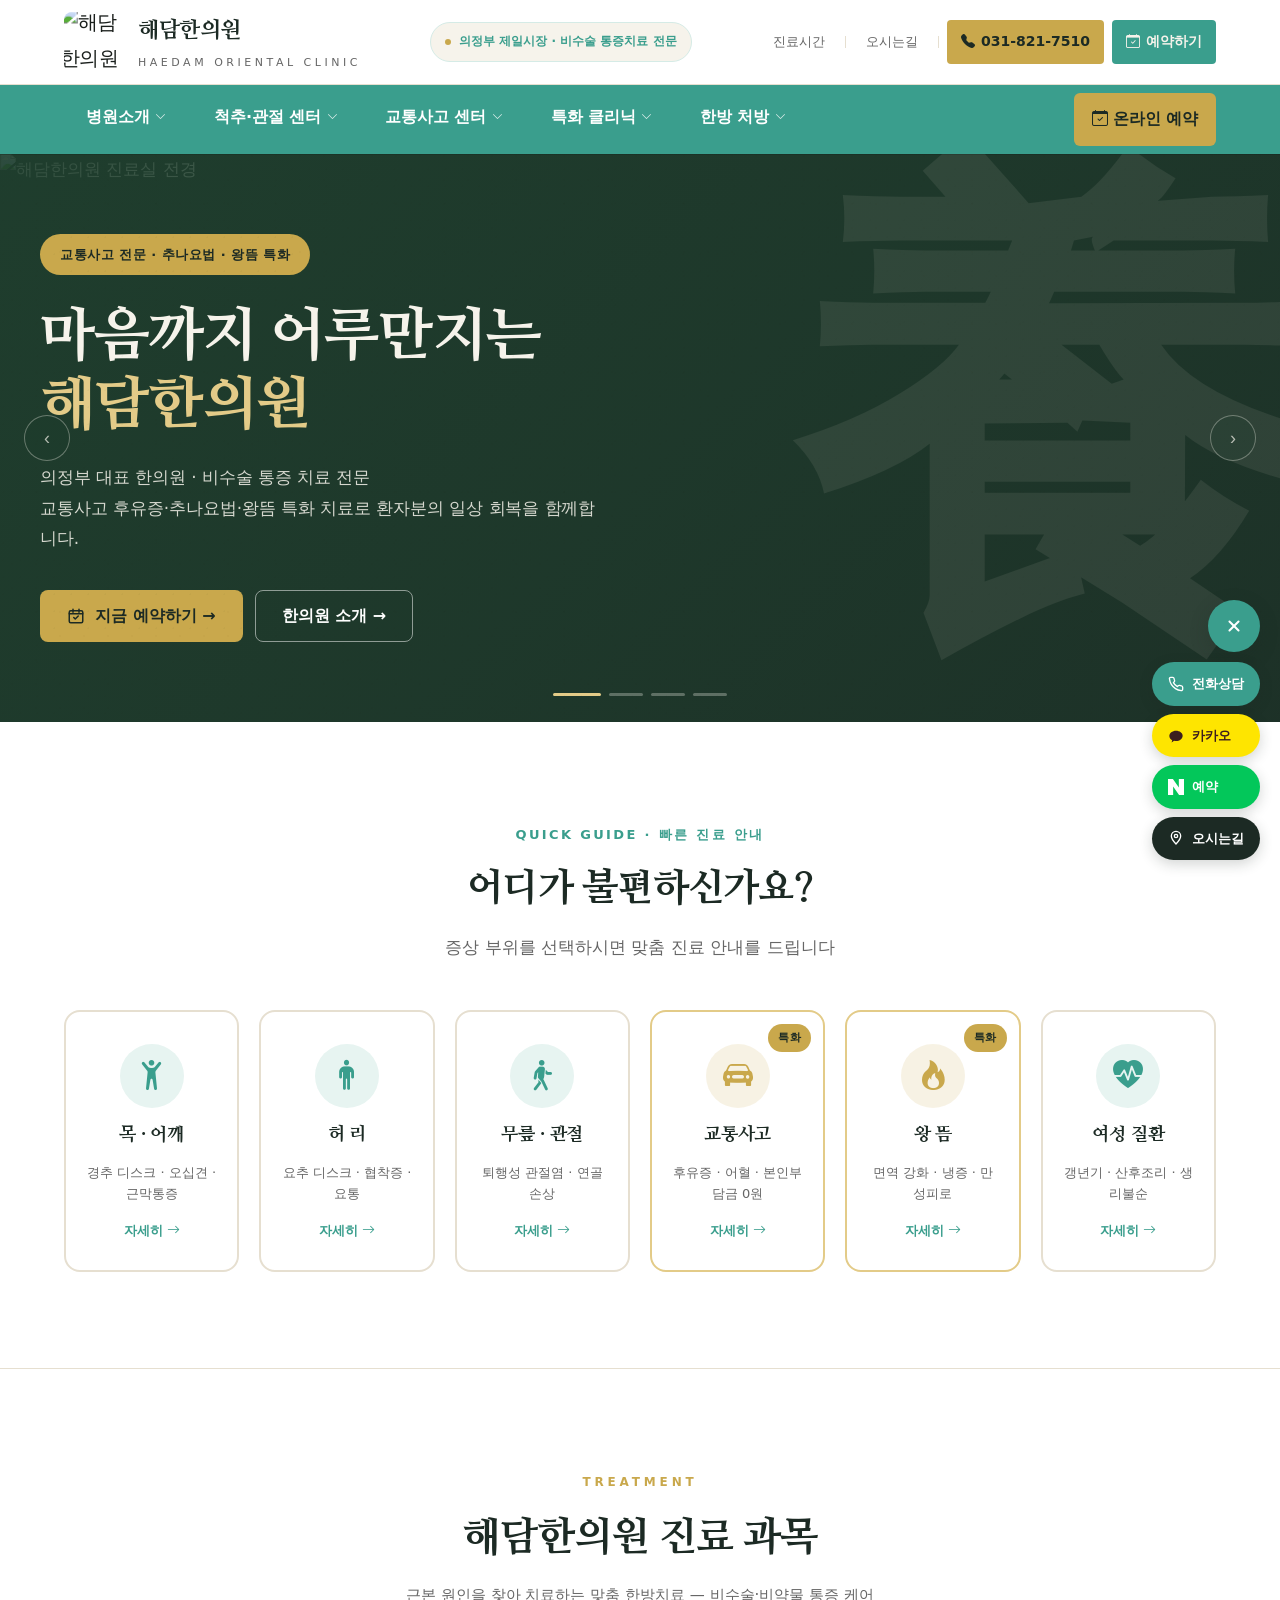
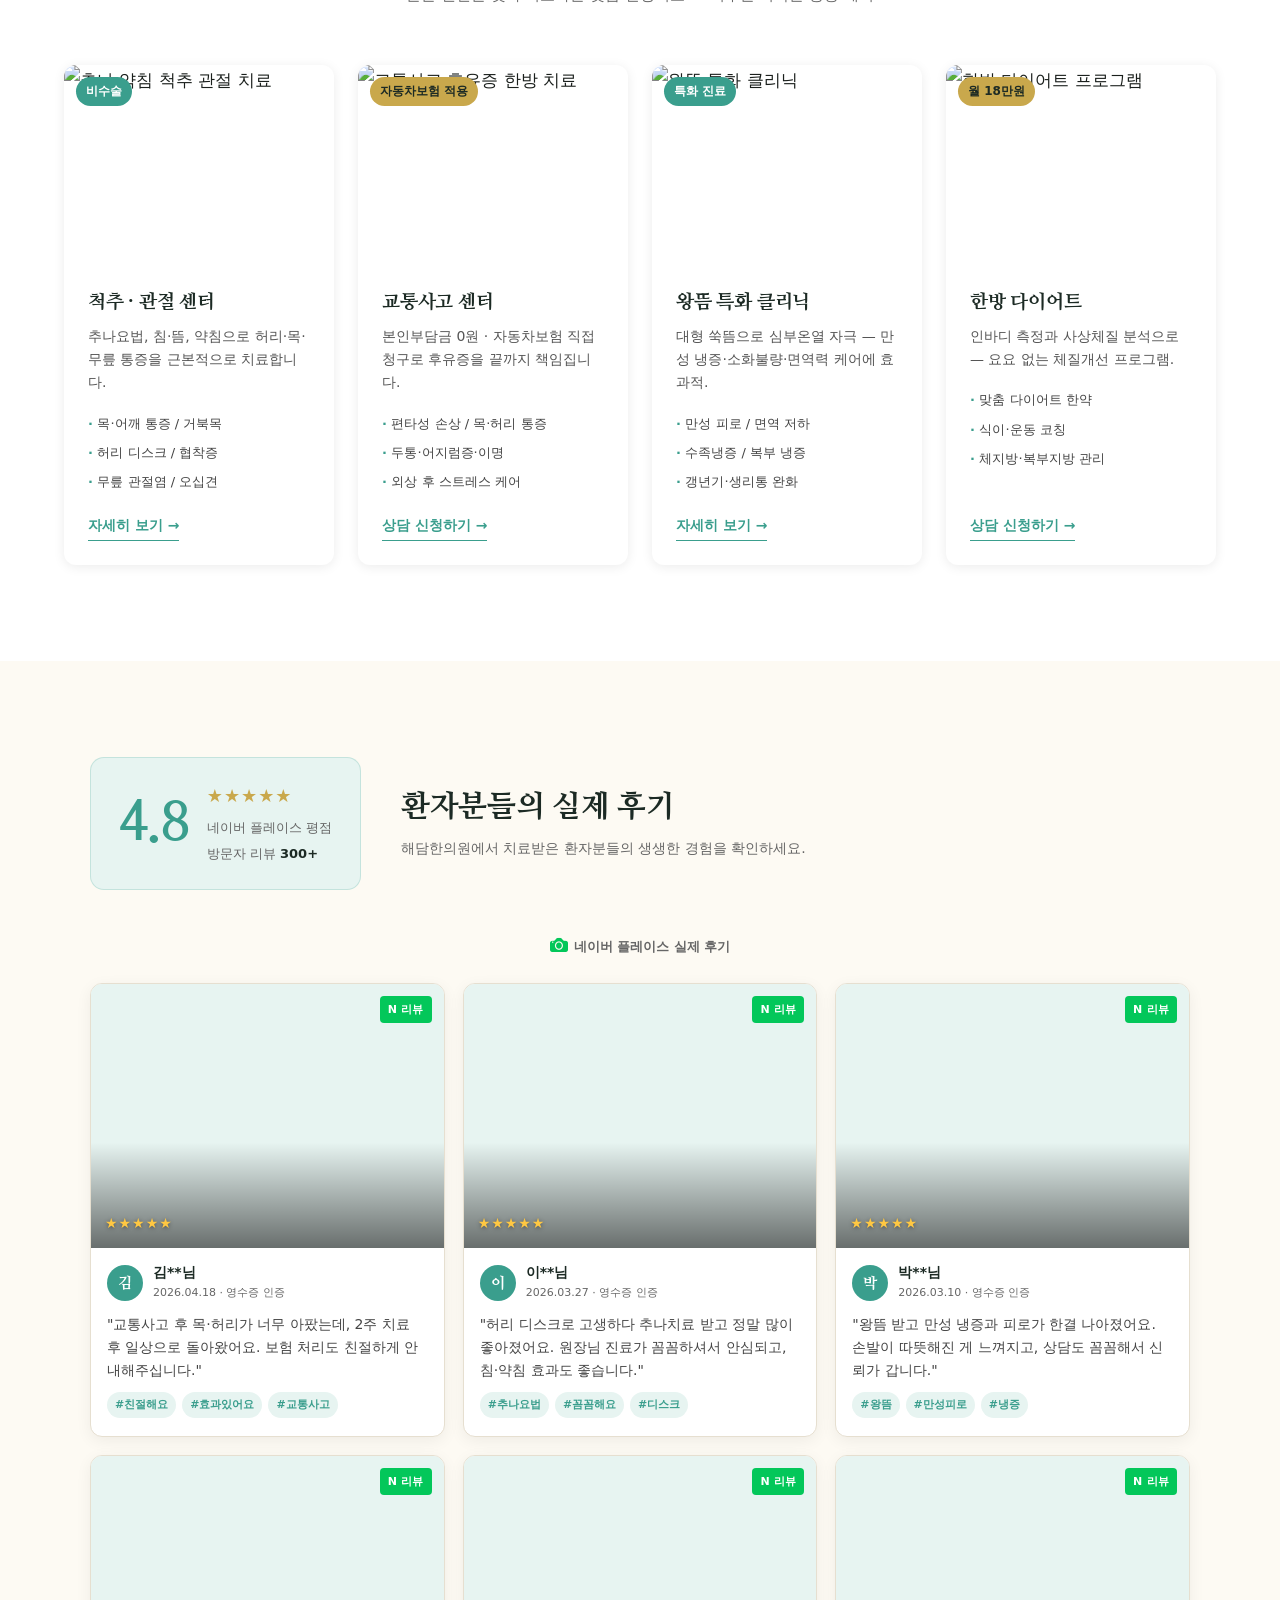
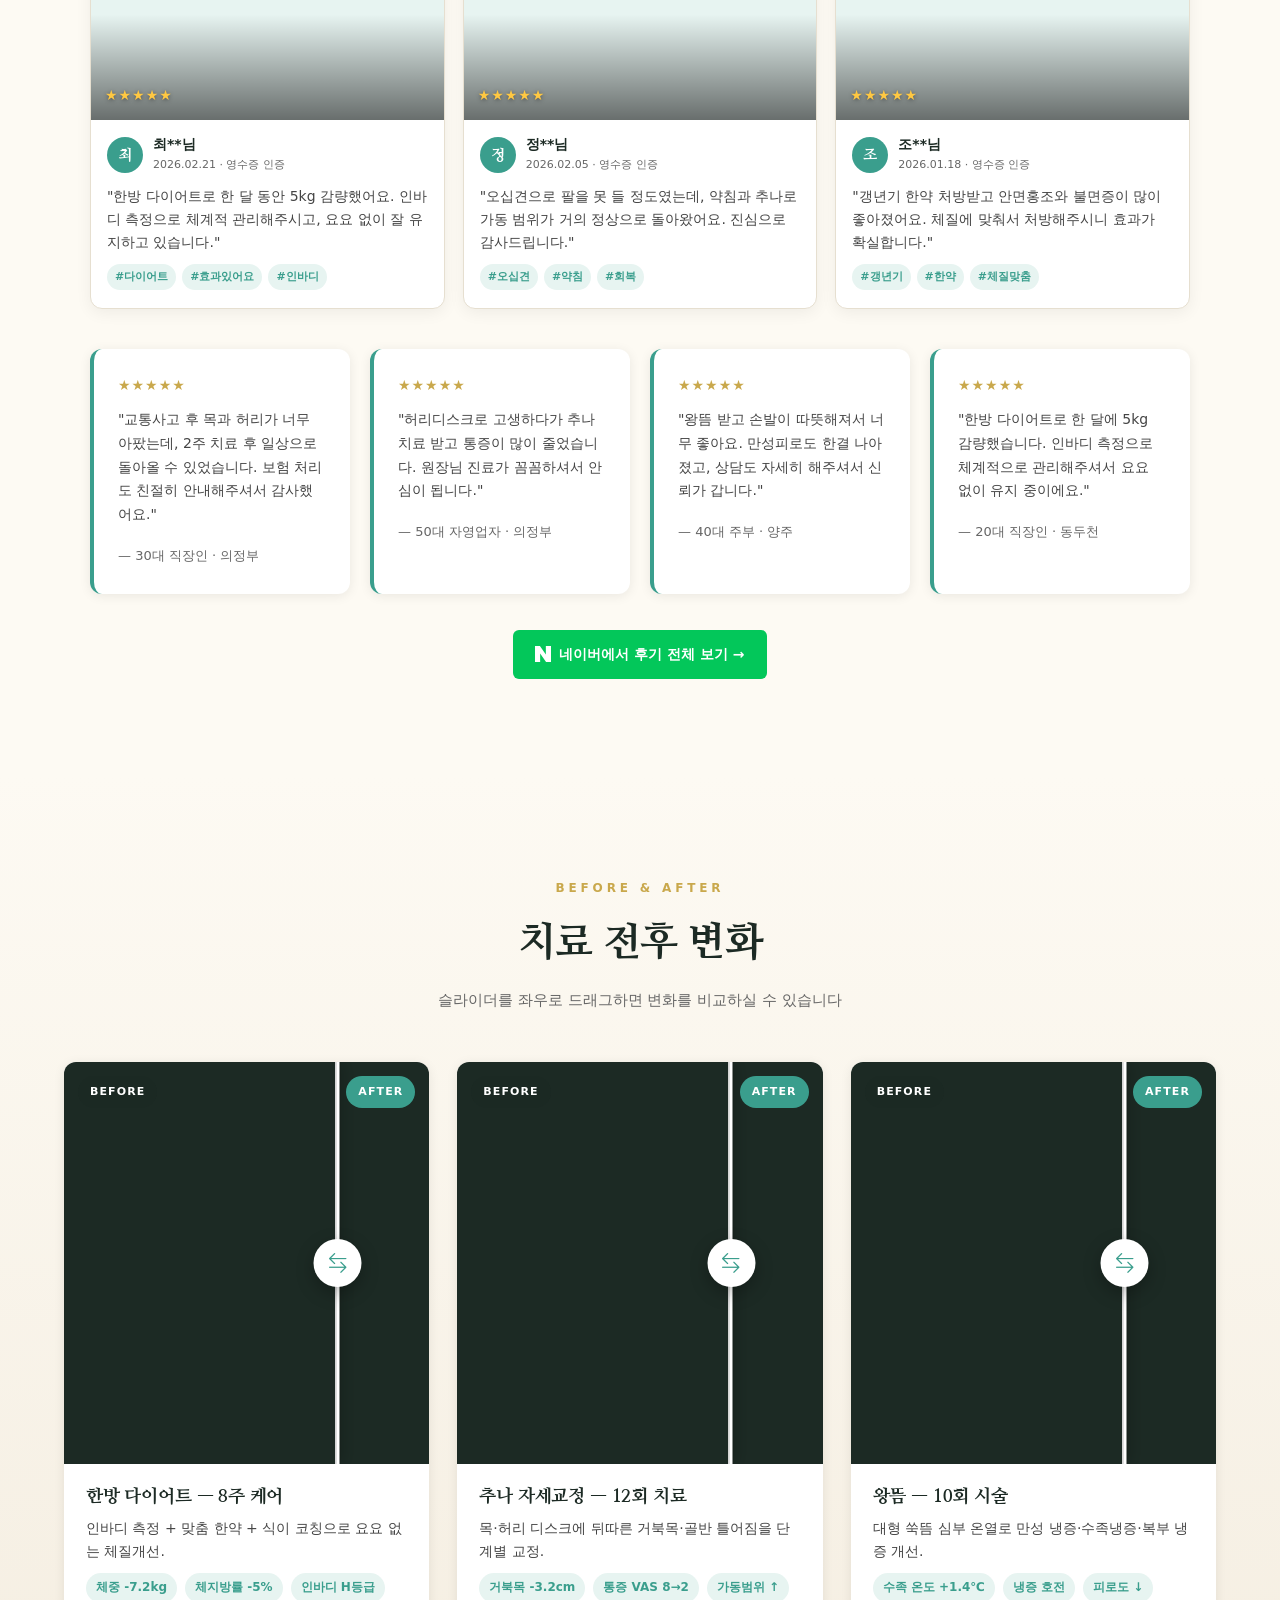
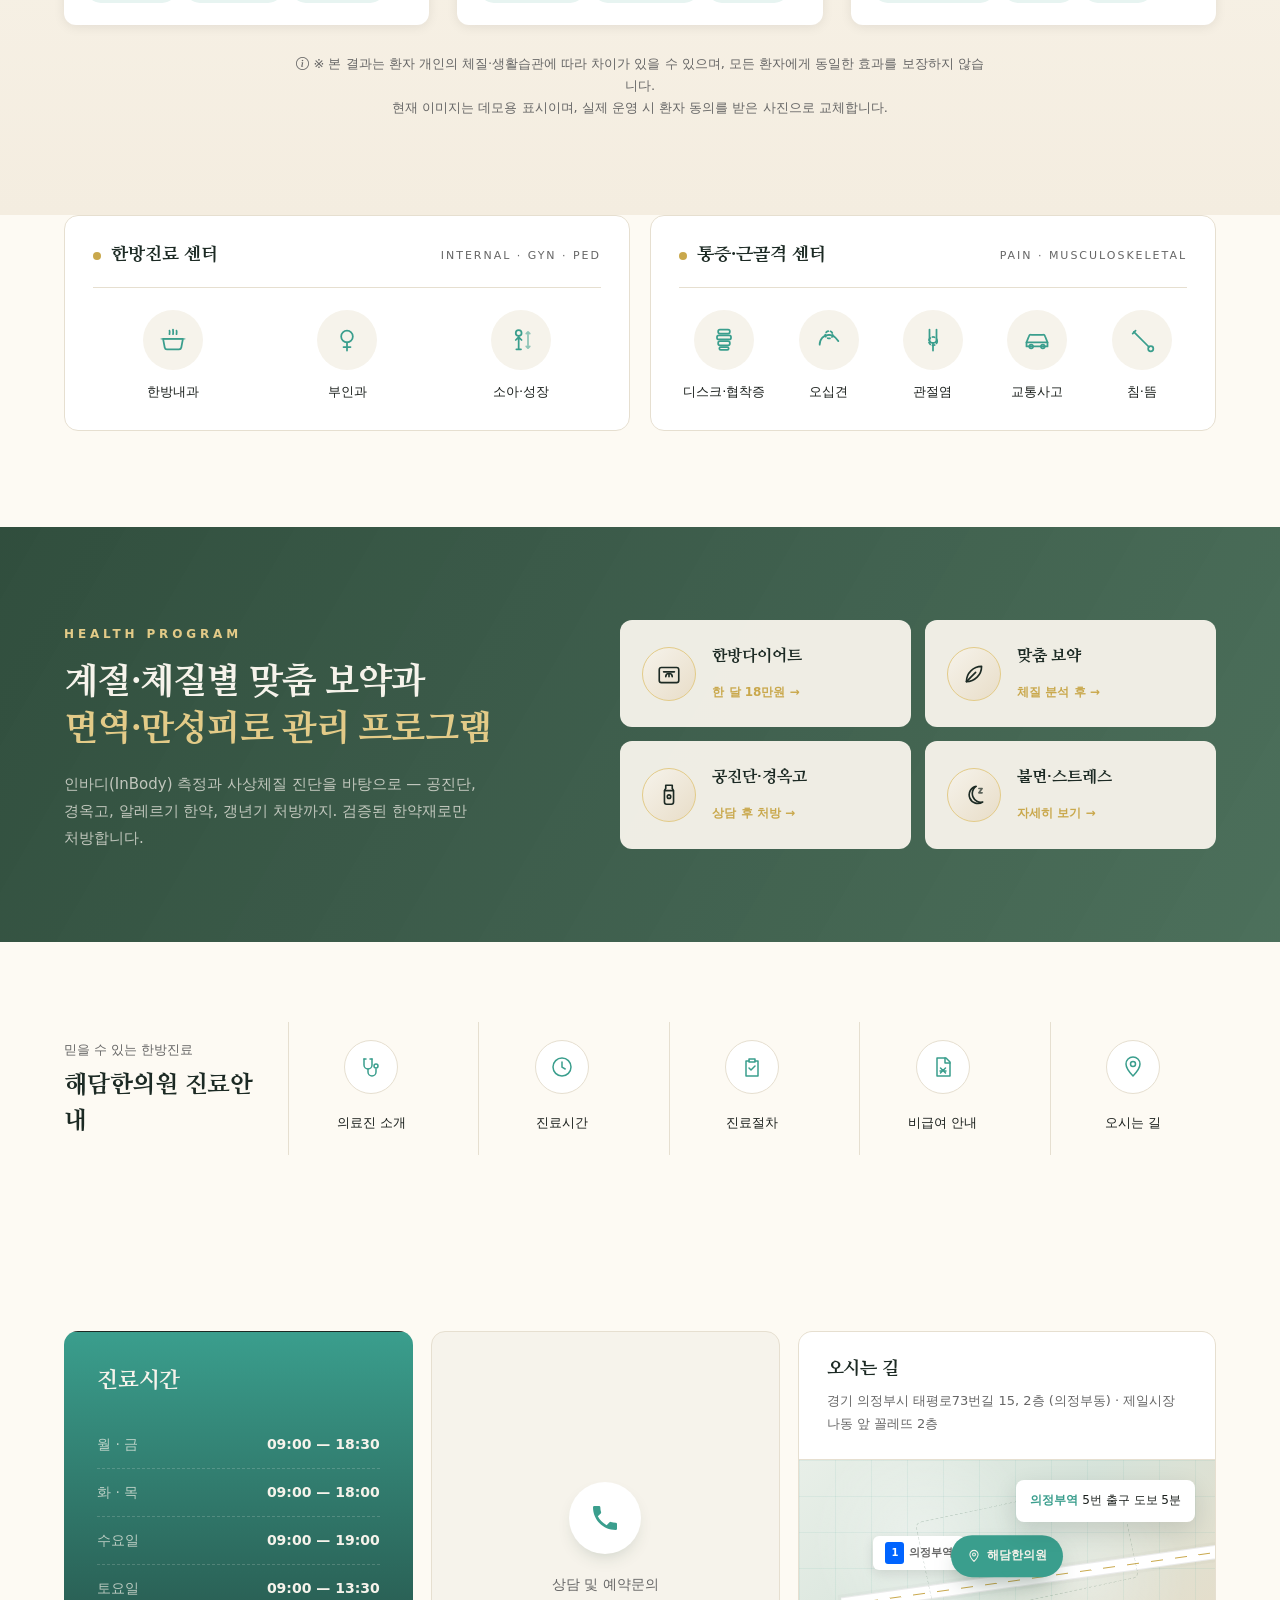
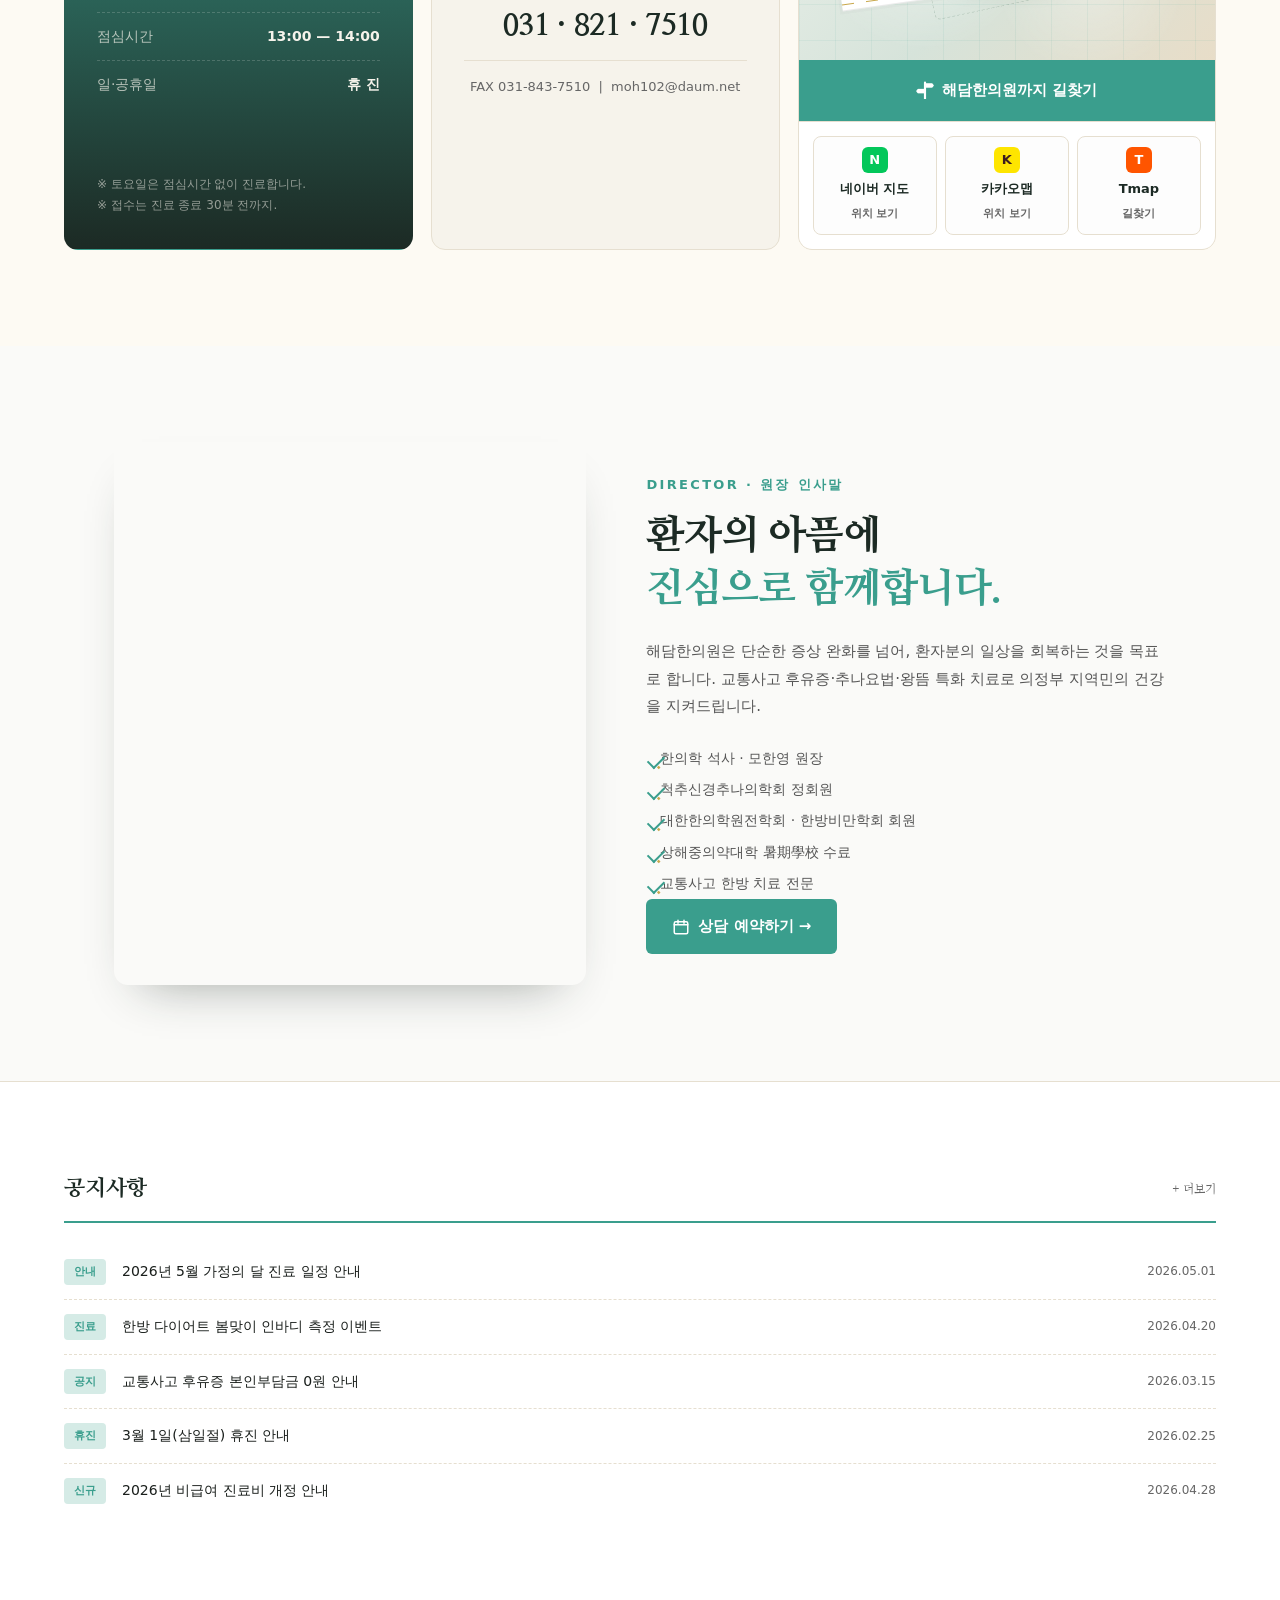
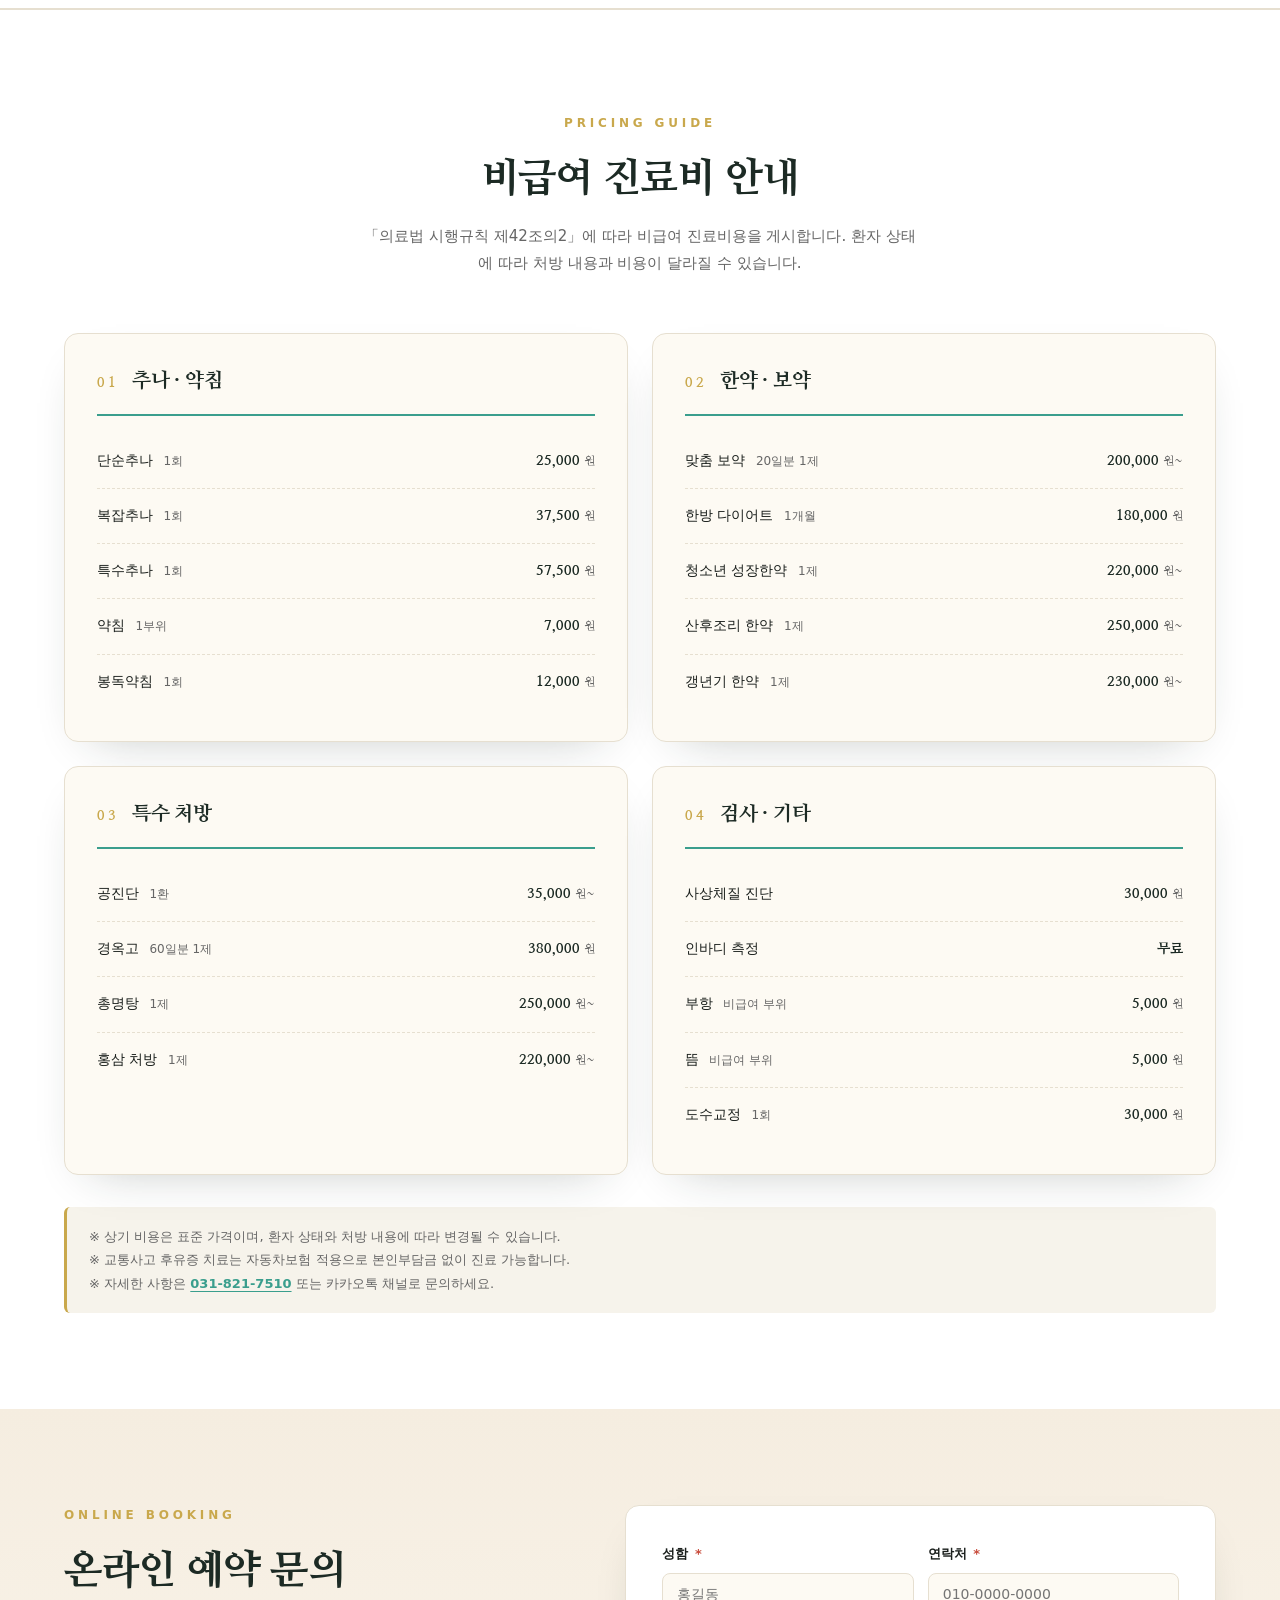
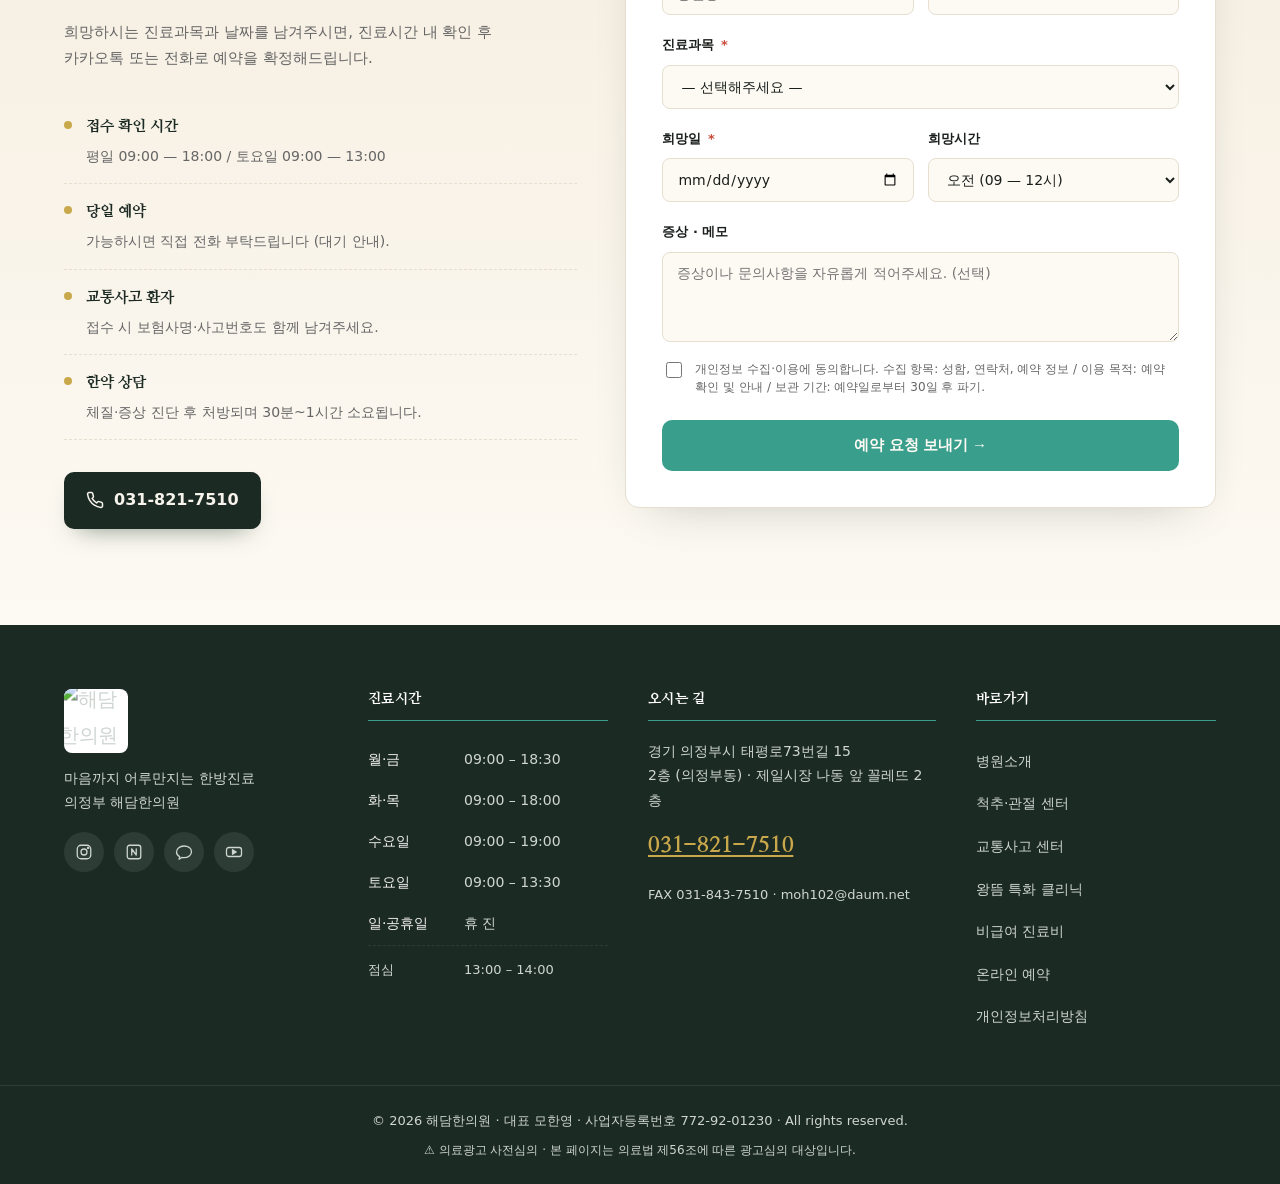
==== commit ea7e4239: "feat: Before/After 인터랙티브 슬라이더 추가 - 3 카드: 다이어트 / 추나 자세교정 / 왕뜸 - 4:5 모바일 비율 + 데스크톱 1:1.1 - 드래그 가능 (마우스" ====
--- a/index.html
+++ b/index.html
@@ -858,6 +858,100 @@
     border-radius:6px; font-size:11px; color:rgba(246,243,235,.6);
   }
 
+  /* ============ BEFORE & AFTER ============ */
+  .ba-section{
+    padding:var(--spacing-section) 0;
+    background:linear-gradient(180deg, var(--cream) 0%, #f4ede0 100%);
+    position:relative; z-index:2;
+  }
+  .ba-grid{
+    display:grid; grid-template-columns:repeat(3,1fr); gap:28px;
+    max-width:1200px; margin:0 auto;
+  }
+  .ba-card{
+    background:#fff; border-radius:var(--radius-card);
+    overflow:hidden; box-shadow:var(--shadow-card);
+    transition:transform .25s ease, box-shadow .25s ease;
+  }
+  .ba-card:hover{transform:translateY(-4px); box-shadow:var(--shadow-hover)}
+
+  /* 모바일 친화 4:5 세로 비율 (실제 환자 사진에 맞춤) */
+  .ba-compare{
+    position:relative; aspect-ratio:4/5;
+    overflow:hidden; cursor:ew-resize;
+    user-select:none; touch-action:none;
+    background:#1c2a24;
+  }
+  @media (min-width: 769px){
+    .ba-compare{aspect-ratio:1/1.1}
+  }
+
+  .ba-img{
+    position:absolute; inset:0;
+    background-size:cover; background-position:center;
+    pointer-events:none;
+  }
+  .ba-img.ba-after{z-index:1}
+  .ba-img.ba-before{
+    z-index:2; width:50%;
+    filter:grayscale(70%) brightness(.88) contrast(1.05);
+    border-right:3px solid #fff;
+    box-shadow:6px 0 14px rgba(0,0,0,.18);
+  }
+  .ba-tag{
+    position:absolute; top:14px;
+    padding:6px 12px; border-radius:var(--radius-pill);
+    font-size:11px; font-weight:800; letter-spacing:.1em;
+    z-index:3; pointer-events:none;
+  }
+  .ba-tag-before{left:14px; background:rgba(28,42,36,.85); color:#fff}
+  .ba-tag-after {right:14px; background:var(--primary); color:#fff}
+
+  .ba-handle{
+    position:absolute; top:0; bottom:0; left:50%;
+    width:3px; background:#fff;
+    transform:translateX(-50%);
+    z-index:4; pointer-events:none;
+    box-shadow:0 0 0 1px rgba(0,0,0,.15);
+  }
+  .ba-knob{
+    position:absolute; top:50%; left:50%;
+    transform:translate(-50%,-50%);
+    width:48px; height:48px; border-radius:50%;
+    background:#fff; color:var(--primary);
+    display:grid; place-items:center;
+    box-shadow:0 6px 18px rgba(0,0,0,.28);
+    font-size:20px;
+    animation:knobPulse 2.4s ease-in-out infinite;
+  }
+  @keyframes knobPulse{
+    0%, 100%{box-shadow:0 6px 18px rgba(0,0,0,.28), 0 0 0 0 rgba(255,255,255,.6)}
+    50%     {box-shadow:0 6px 18px rgba(0,0,0,.28), 0 0 0 10px rgba(255,255,255,0)}
+  }
+  .ba-card.dragging .ba-knob{animation:none}
+
+  .ba-meta{padding:20px 22px 22px}
+  .ba-meta h3{
+    font-family:'Nanum Myeongjo',serif;
+    font-size:18px; font-weight:800; color:var(--dark);
+    margin:0 0 6px; letter-spacing:-.01em;
+  }
+  .ba-meta .ba-result{
+    font-size:14px; color:var(--color-text-soft); line-height:1.65;
+    margin:0 0 10px;
+  }
+  .ba-meta .ba-stats{display:flex; gap:8px; flex-wrap:wrap}
+  .ba-meta .ba-stats span{
+    font-size:12px; font-weight:700;
+    background:var(--primary-light); color:var(--primary);
+    padding:4px 10px; border-radius:999px;
+  }
+  .ba-disclaimer{
+    text-align:center; margin-top:28px;
+    font-size:13px; color:var(--color-text-light);
+    line-height:1.7; max-width:700px; margin-left:auto; margin-right:auto;
+  }
+
   /* ============ TOPBAR CTA BUTTONS ============ */
   .reserve-btn{
     background:var(--primary); color:#f6f3eb !important;
@@ -1356,6 +1450,8 @@
     .treatment-grid{grid-template-columns:repeat(2,1fr)}
     .review-grid{grid-template-columns:repeat(2,1fr)}
     .review-shots{grid-template-columns:repeat(2,1fr)}
+    .ba-grid{grid-template-columns:1fr}
+    .ba-card{max-width:480px; margin:0 auto}
     .review-header{flex-direction:column; gap:24px; text-align:center}
     .site-footer .footer-inner{grid-template-columns:repeat(2,1fr); gap:32px}
     .top-tag{display:none}
@@ -1987,6 +2083,90 @@
   </div>
 </section>
 
+<!-- ====== Before & After 변화 슬라이더 ====== -->
+<section class="ba-section reveal" id="results" aria-labelledby="ba-title">
+  <div class="container">
+    <div class="sec-head" style="text-align:center; margin-bottom:48px">
+      <span class="sec-eyebrow">BEFORE & AFTER</span>
+      <h2 class="sec-title" id="ba-title">치료 전후 변화</h2>
+      <p class="sec-sub">슬라이더를 좌우로 드래그하면 변화를 비교하실 수 있습니다</p>
+    </div>
+
+    <div class="ba-grid">
+
+      <article class="ba-card" data-init="40">
+        <div class="ba-compare">
+          <div class="ba-img ba-after"  style="background-image:url('https://search.pstatic.net/common/?src=https%3A%2F%2Fldb-phinf.pstatic.net%2F20230106_41%2F1672994517662XOjdR_JPEG%2FKakaoTalk_20230106_173540958.jpg')"></div>
+          <div class="ba-img ba-before" style="background-image:url('https://search.pstatic.net/common/?src=https%3A%2F%2Fldb-phinf.pstatic.net%2F20230106_41%2F1672994517662XOjdR_JPEG%2FKakaoTalk_20230106_173540958.jpg')"></div>
+          <span class="ba-tag ba-tag-before">BEFORE</span>
+          <span class="ba-tag ba-tag-after">AFTER</span>
+          <div class="ba-handle">
+            <div class="ba-knob" aria-hidden="true">
+              <i class="bi bi-arrow-left-right"></i>
+            </div>
+          </div>
+        </div>
+        <div class="ba-meta">
+          <h3>한방 다이어트 — 8주 케어</h3>
+          <p class="ba-result">인바디 측정 + 맞춤 한약 + 식이 코칭으로 요요 없는 체질개선.</p>
+          <div class="ba-stats">
+            <span>체중 -7.2kg</span><span>체지방률 -5%</span><span>인바디 H등급</span>
+          </div>
+        </div>
+      </article>
+
+      <article class="ba-card" data-init="40">
+        <div class="ba-compare">
+          <div class="ba-img ba-after"  style="background-image:url('https://search.pstatic.net/common/?src=https%3A%2F%2Fpup-review-phinf.pstatic.net%2FMjAyNTAxMDNfMjc3%2FMDAxNzM1ODk2ODk5Nzcx.6ijO2UEykOFcngqPI8WaiiVKbz-9hnwJnmrbF821aFIg.XQ3JZe8ikmYREvCiG0KuTJv_L6jrG-2f3EV5q8cdEosg.JPEG%2FIMG_3278.jpeg%3Ftype%3Dw1500_60_sharpen')"></div>
+          <div class="ba-img ba-before" style="background-image:url('https://search.pstatic.net/common/?src=https%3A%2F%2Fpup-review-phinf.pstatic.net%2FMjAyNTAxMDNfMjc3%2FMDAxNzM1ODk2ODk5Nzcx.6ijO2UEykOFcngqPI8WaiiVKbz-9hnwJnmrbF821aFIg.XQ3JZe8ikmYREvCiG0KuTJv_L6jrG-2f3EV5q8cdEosg.JPEG%2FIMG_3278.jpeg%3Ftype%3Dw1500_60_sharpen')"></div>
+          <span class="ba-tag ba-tag-before">BEFORE</span>
+          <span class="ba-tag ba-tag-after">AFTER</span>
+          <div class="ba-handle">
+            <div class="ba-knob" aria-hidden="true">
+              <i class="bi bi-arrow-left-right"></i>
+            </div>
+          </div>
+        </div>
+        <div class="ba-meta">
+          <h3>추나 자세교정 — 12회 치료</h3>
+          <p class="ba-result">목·허리 디스크에 뒤따른 거북목·골반 틀어짐을 단계별 교정.</p>
+          <div class="ba-stats">
+            <span>거북목 -3.2cm</span><span>통증 VAS 8→2</span><span>가동범위 ↑</span>
+          </div>
+        </div>
+      </article>
+
+      <article class="ba-card" data-init="40">
+        <div class="ba-compare">
+          <div class="ba-img ba-after"  style="background-image:url('https://search.pstatic.net/common/?src=https%3A%2F%2Fldb-phinf.pstatic.net%2F20221220_100%2F1671503094869oIiB1_JPEG%2FKakaoTalk_20201230_145014030.jpg')"></div>
+          <div class="ba-img ba-before" style="background-image:url('https://search.pstatic.net/common/?src=https%3A%2F%2Fldb-phinf.pstatic.net%2F20221220_100%2F1671503094869oIiB1_JPEG%2FKakaoTalk_20201230_145014030.jpg')"></div>
+          <span class="ba-tag ba-tag-before">BEFORE</span>
+          <span class="ba-tag ba-tag-after">AFTER</span>
+          <div class="ba-handle">
+            <div class="ba-knob" aria-hidden="true">
+              <i class="bi bi-arrow-left-right"></i>
+            </div>
+          </div>
+        </div>
+        <div class="ba-meta">
+          <h3>왕뜸 — 10회 시술</h3>
+          <p class="ba-result">대형 쑥뜸 심부 온열로 만성 냉증·수족냉증·복부 냉증 개선.</p>
+          <div class="ba-stats">
+            <span>수족 온도 +1.4℃</span><span>냉증 호전</span><span>피로도 ↓</span>
+          </div>
+        </div>
+      </article>
+
+    </div>
+
+    <p class="ba-disclaimer">
+      <i class="bi bi-info-circle" aria-hidden="true"></i>
+      ※ 본 결과는 환자 개인의 체질·생활습관에 따라 차이가 있을 수 있으며, 모든 환자에게 동일한 효과를 보장하지 않습니다.<br>
+      현재 이미지는 데모용 표시이며, 실제 운영 시 환자 동의를 받은 사진으로 교체합니다.
+    </p>
+  </div>
+</section>
+
 <!-- ====== 진료센터 (한방내과/통증센터) ====== -->
 <section class="sec" id="dept" style="padding-top:0">
   <div class="container">
@@ -2670,6 +2850,71 @@
     if (!reduce) play();
   })();
 
+  // ====== Before/After 슬라이더 ======
+  (function(){
+    var cards = document.querySelectorAll('.ba-card');
+    if (!cards.length) return;
+
+    cards.forEach(function(card){
+      var compare = card.querySelector('.ba-compare');
+      var before  = card.querySelector('.ba-before');
+      var handle  = card.querySelector('.ba-handle');
+      if (!compare || !before || !handle) return;
+
+      var dragging = false;
+
+      function setPercent(p){
+        p = Math.max(2, Math.min(98, p));
+        before.style.width = p + '%';
+        handle.style.left = p + '%';
+      }
+      function getPercent(e){
+        var rect = compare.getBoundingClientRect();
+        var x = (e.touches ? e.touches[0].clientX : e.clientX) - rect.left;
+        return (x / rect.width) * 100;
+      }
+      function start(e){
+        dragging = true;
+        card.classList.add('dragging');
+        setPercent(getPercent(e));
+      }
+      function move(e){
+        if (!dragging) return;
+        if (e.cancelable) e.preventDefault();
+        setPercent(getPercent(e));
+      }
+      function end(){ dragging = false; }
+
+      compare.addEventListener('mousedown', start);
+      compare.addEventListener('touchstart', start, { passive:true });
+      window.addEventListener('mousemove', move);
+      window.addEventListener('touchmove', move, { passive:false });
+      window.addEventListener('mouseup', end);
+      window.addEventListener('touchend', end);
+      window.addEventListener('mouseleave', end);
+
+      // 초기 위치
+      var init = parseInt(card.dataset.init || '50', 10);
+      setPercent(init);
+
+      // 첫 viewport 진입 시 자동 hint 애니메이션 (드래그 가능함을 시각화)
+      if ('IntersectionObserver' in window) {
+        var io = new IntersectionObserver(function(entries){
+          entries.forEach(function(entry){
+            if (entry.isIntersecting && !card.dataset.hinted) {
+              card.dataset.hinted = '1';
+              io.disconnect();
+              setTimeout(function(){ setPercent(25); }, 400);
+              setTimeout(function(){ setPercent(75); }, 1200);
+              setTimeout(function(){ setPercent(50); }, 2000);
+            }
+          });
+        }, { threshold: 0.4 });
+        io.observe(compare);
+      }
+    });
+  })();
+
   // ====== 모바일 햄버거 + 드로어 ======
   (function(){
     var burger = document.getElementById('hamburger');
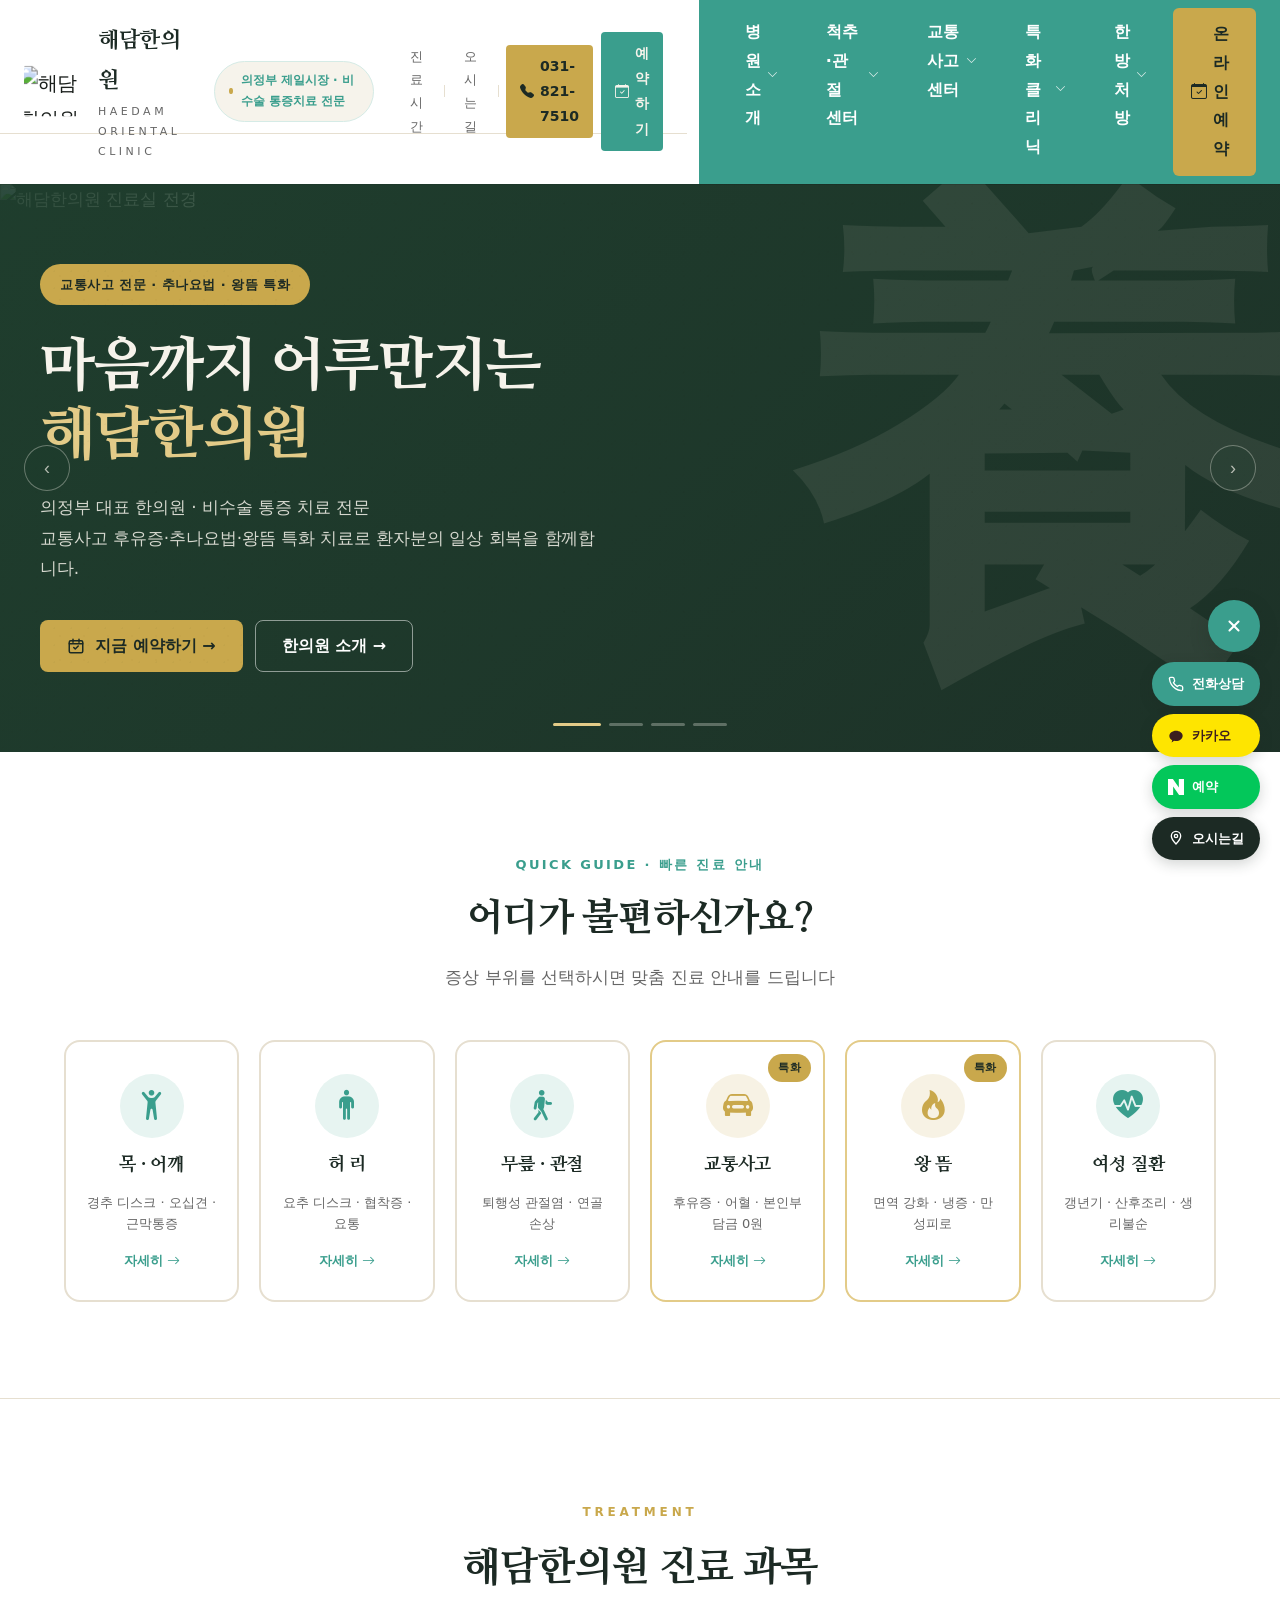
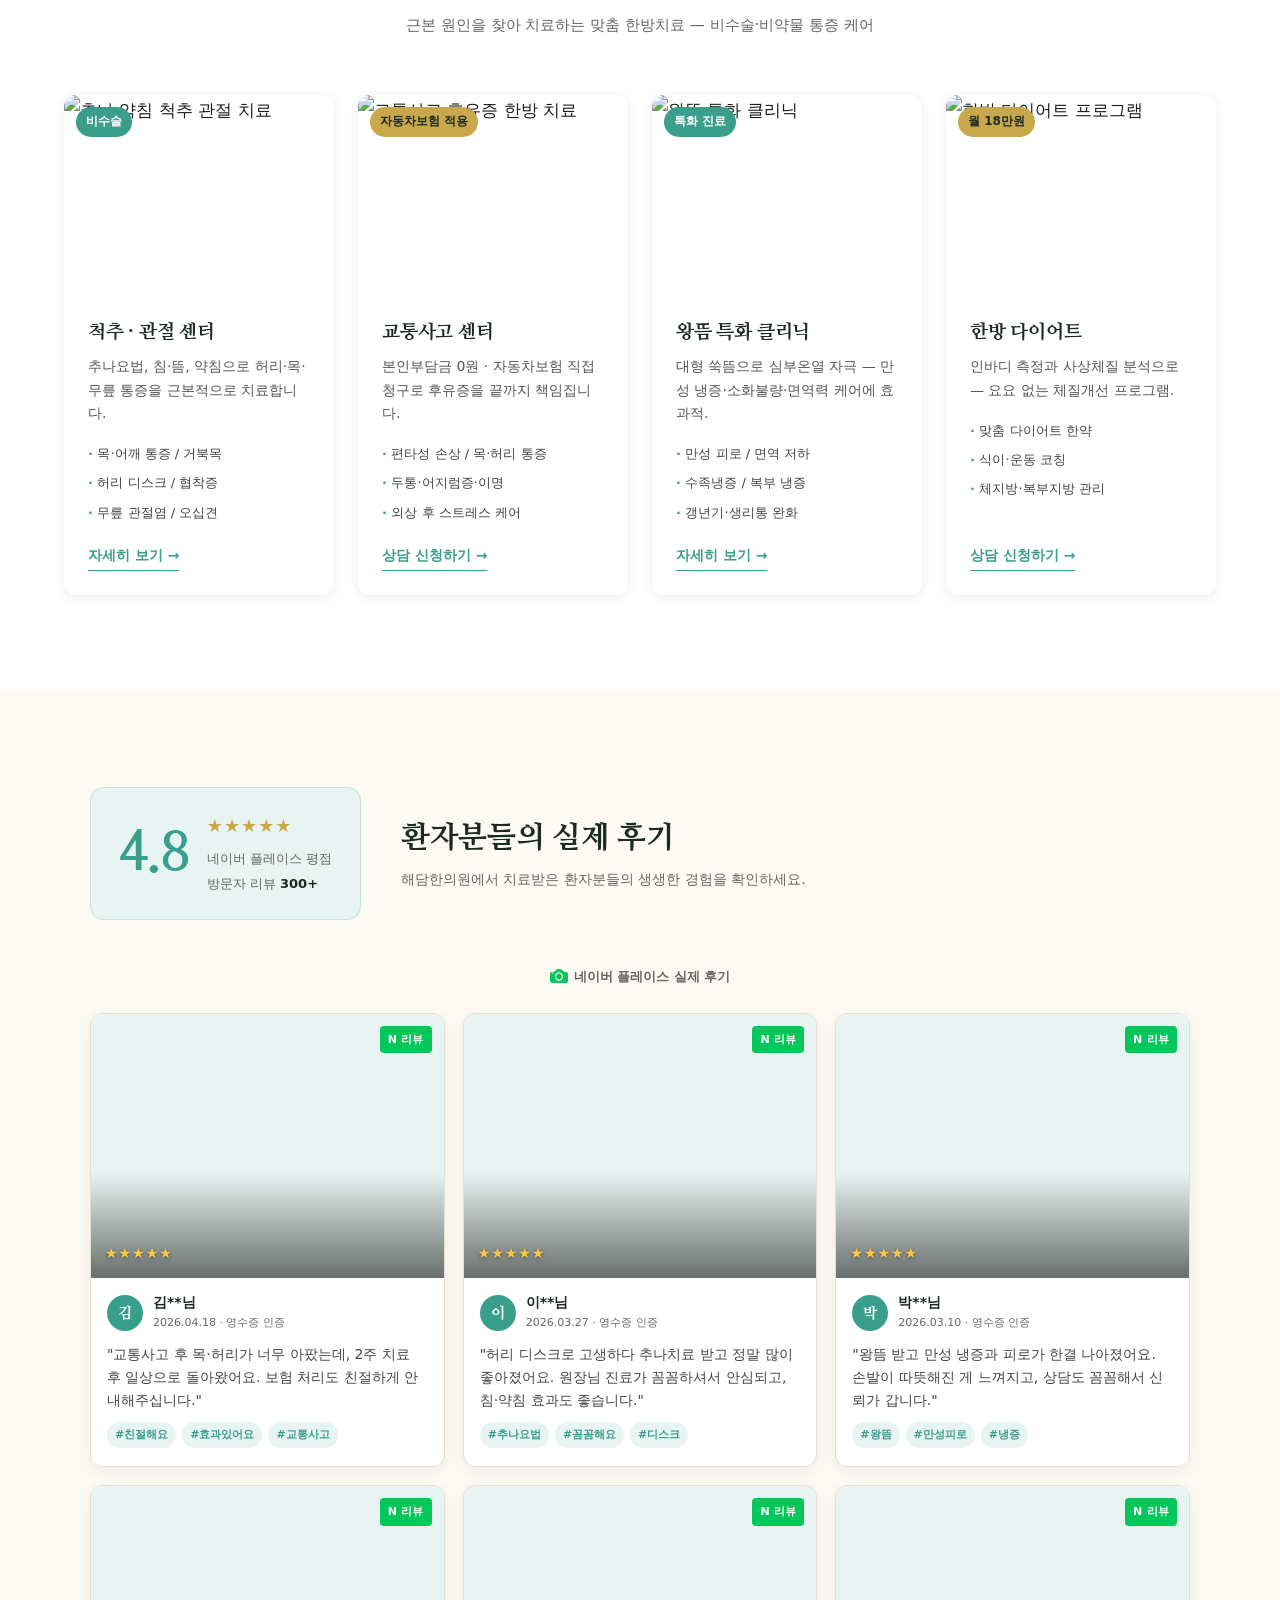
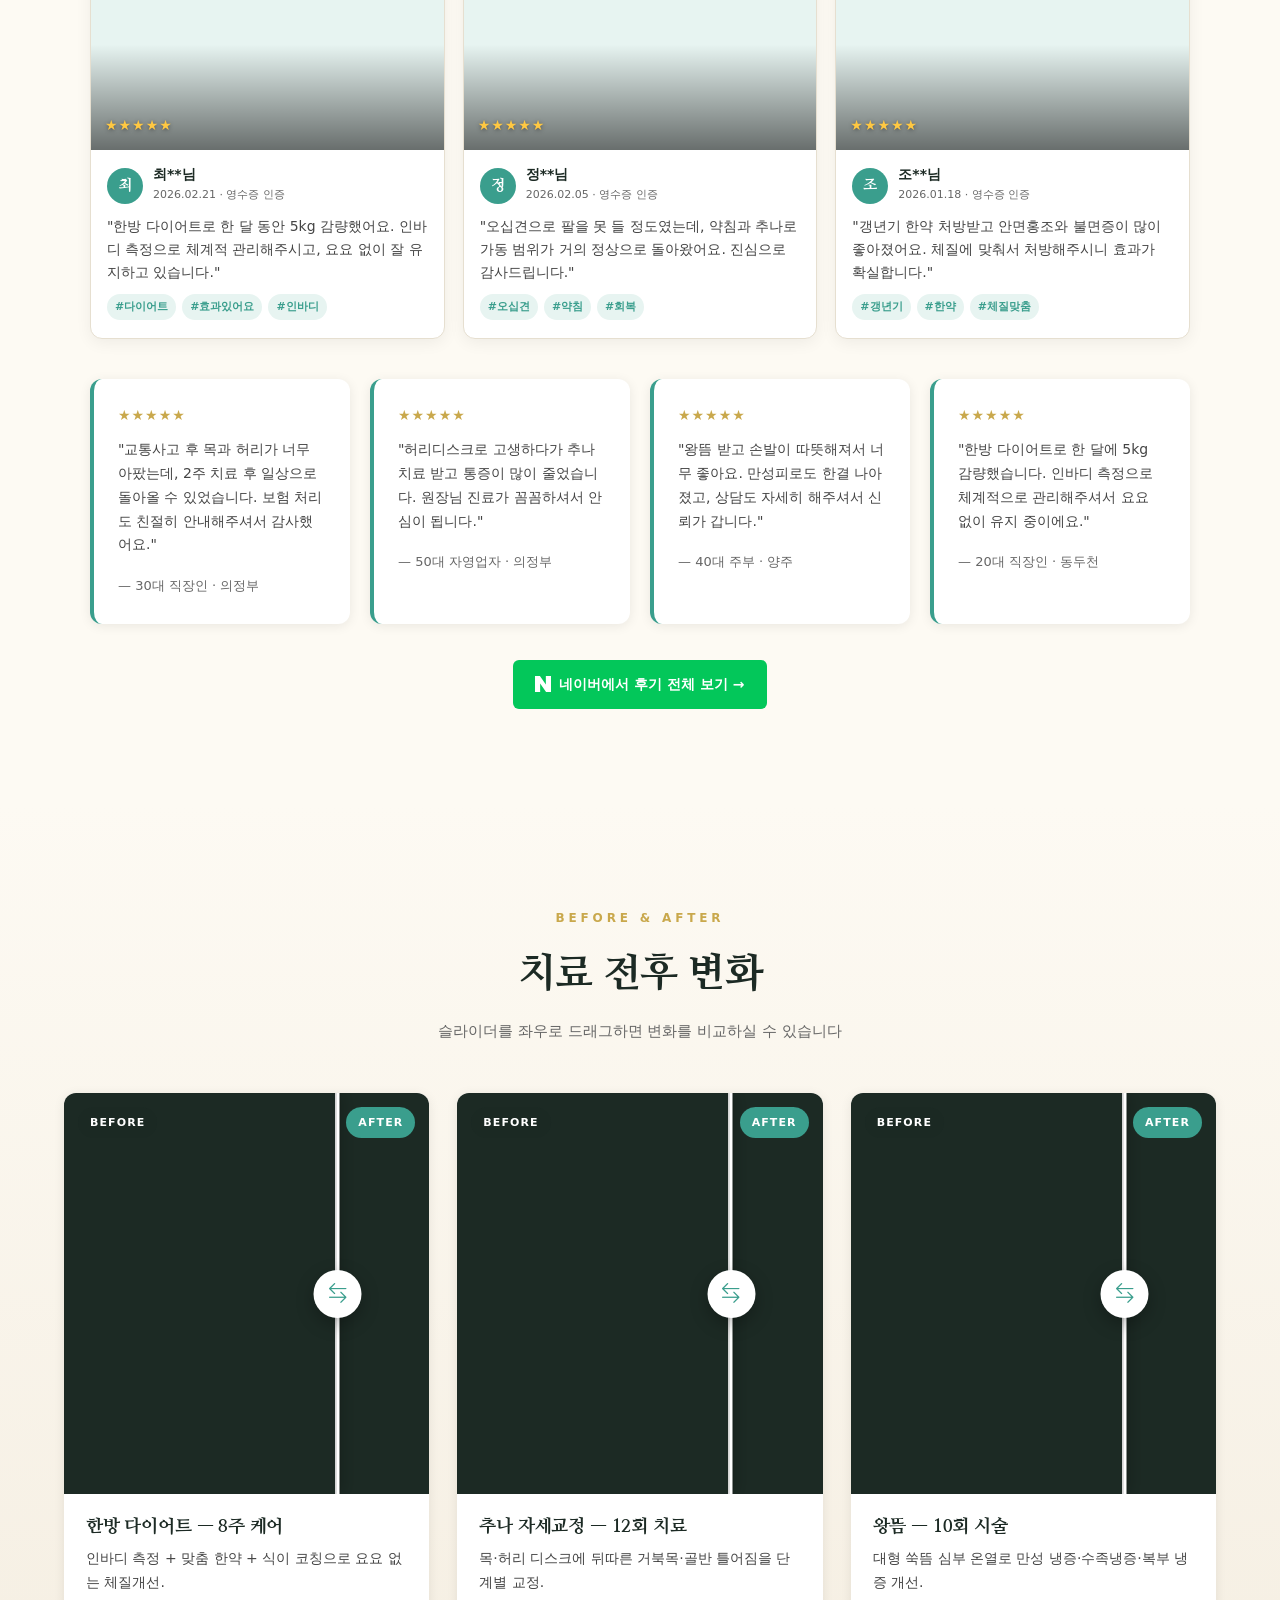
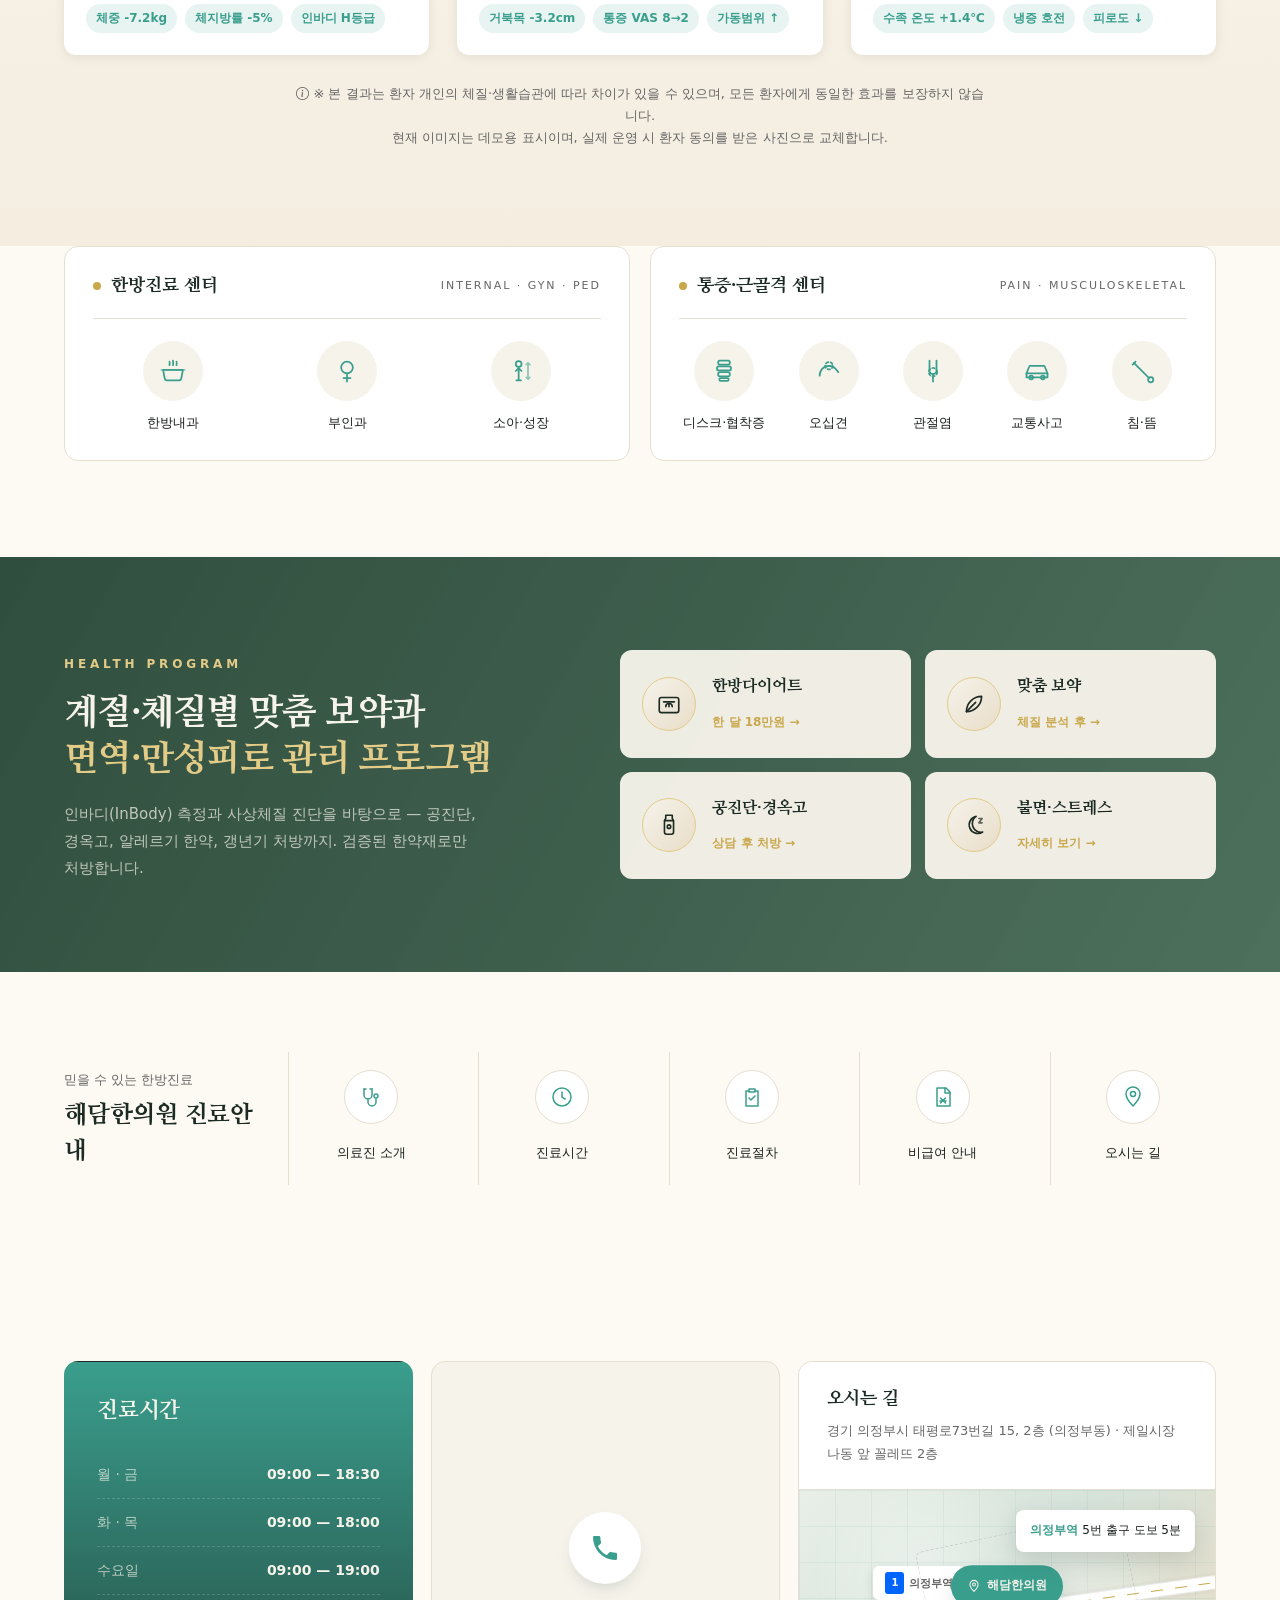
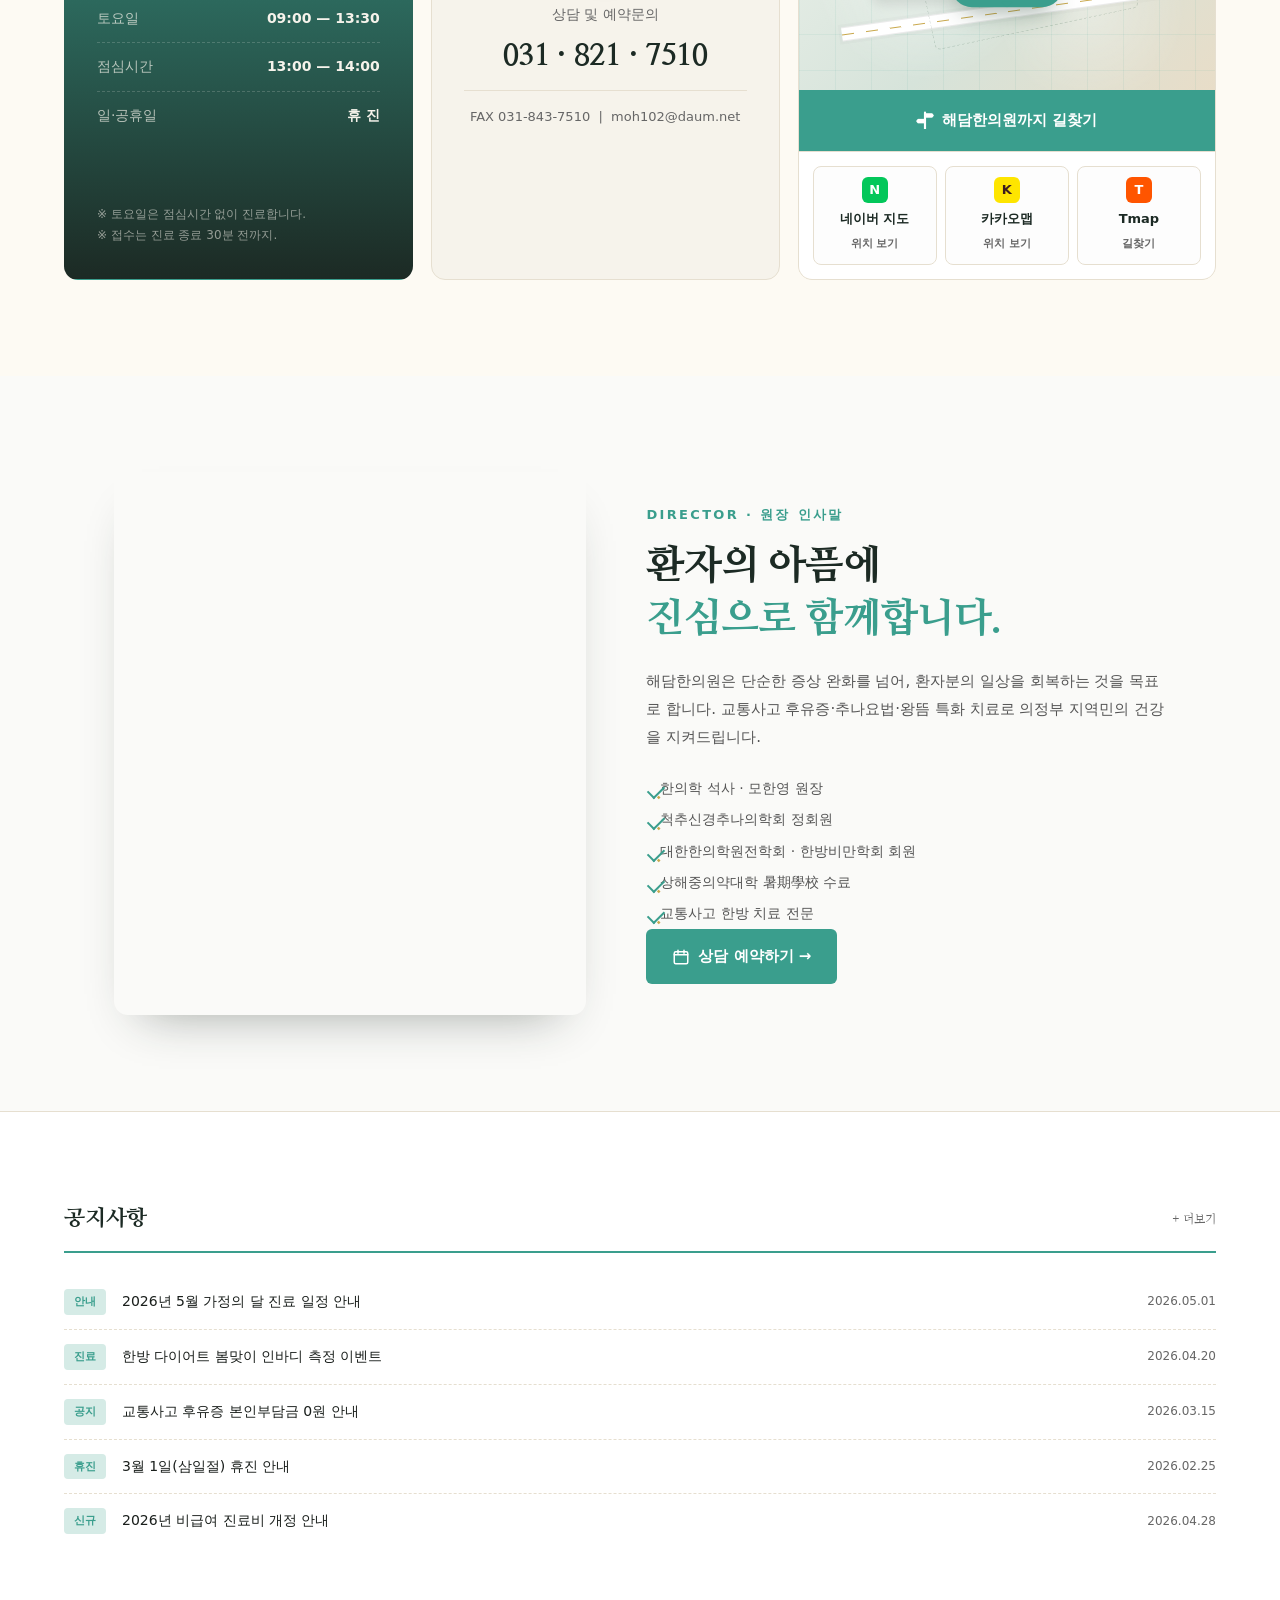
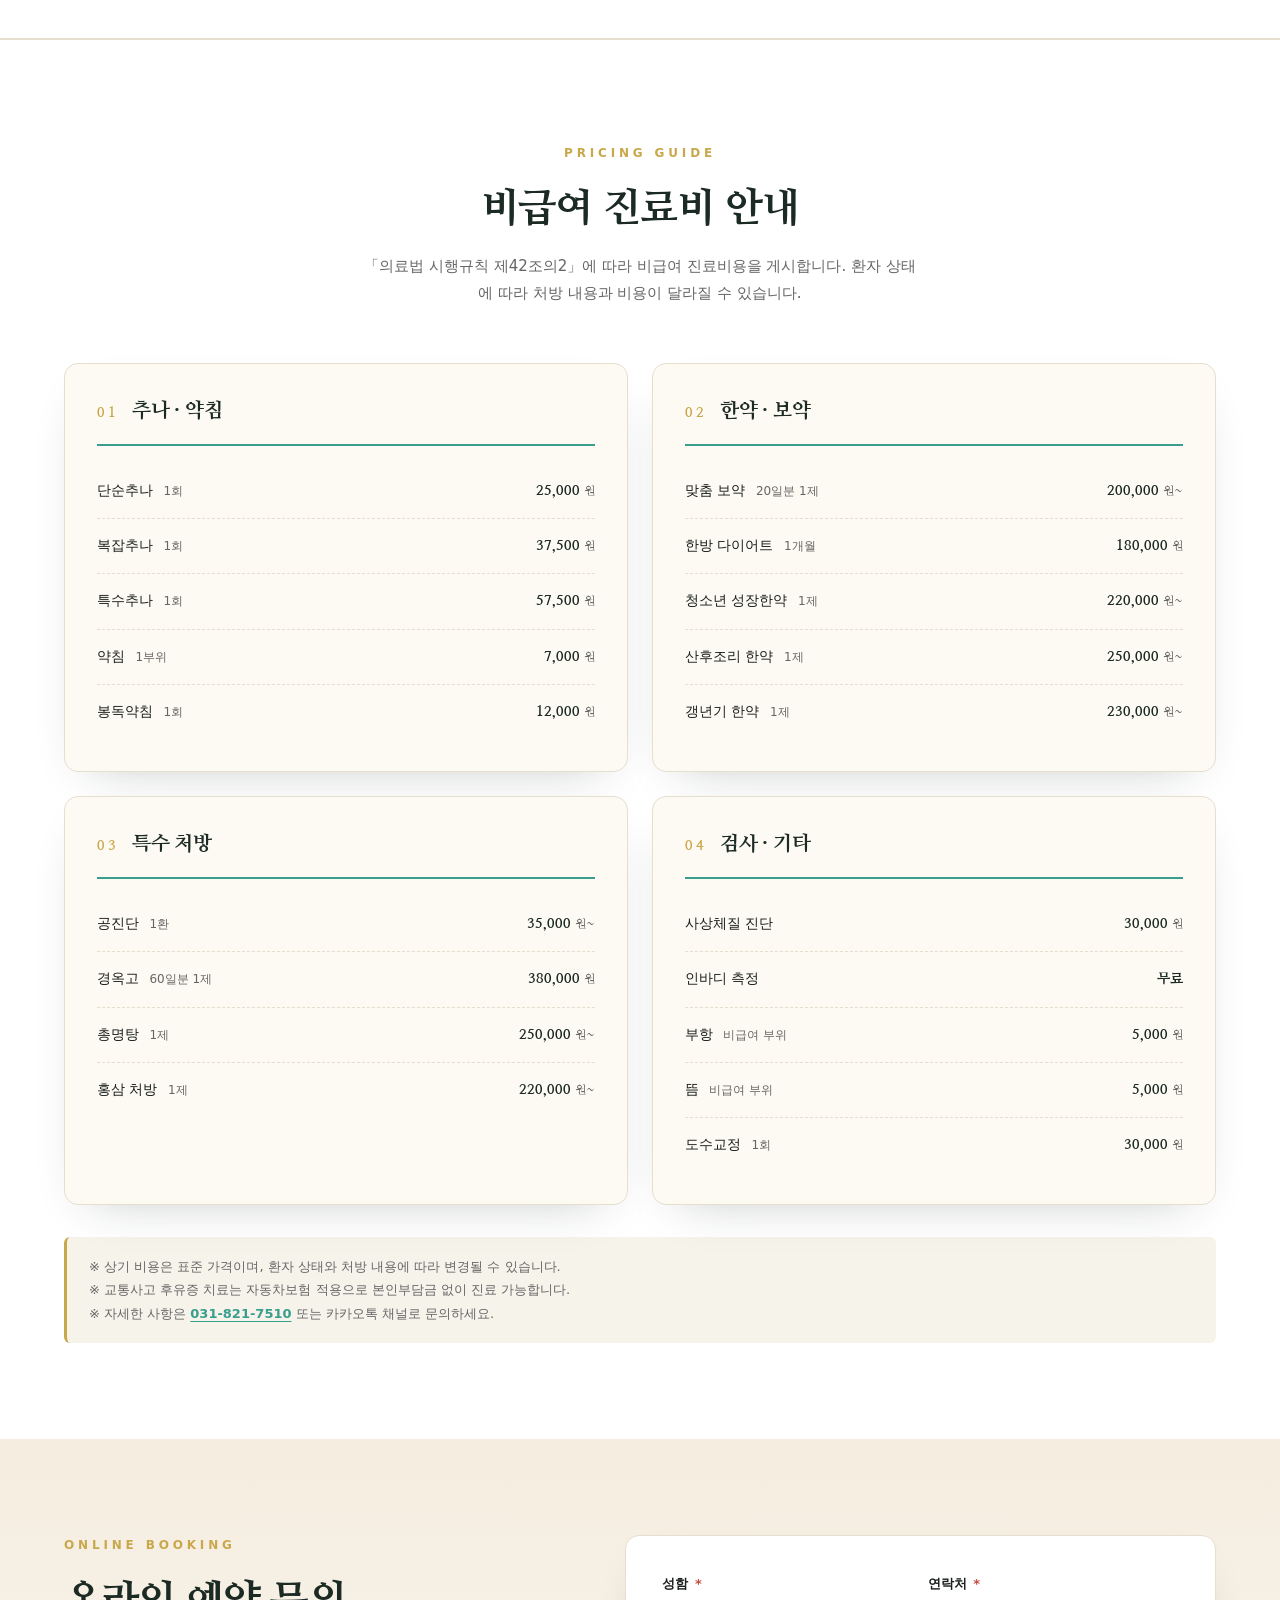
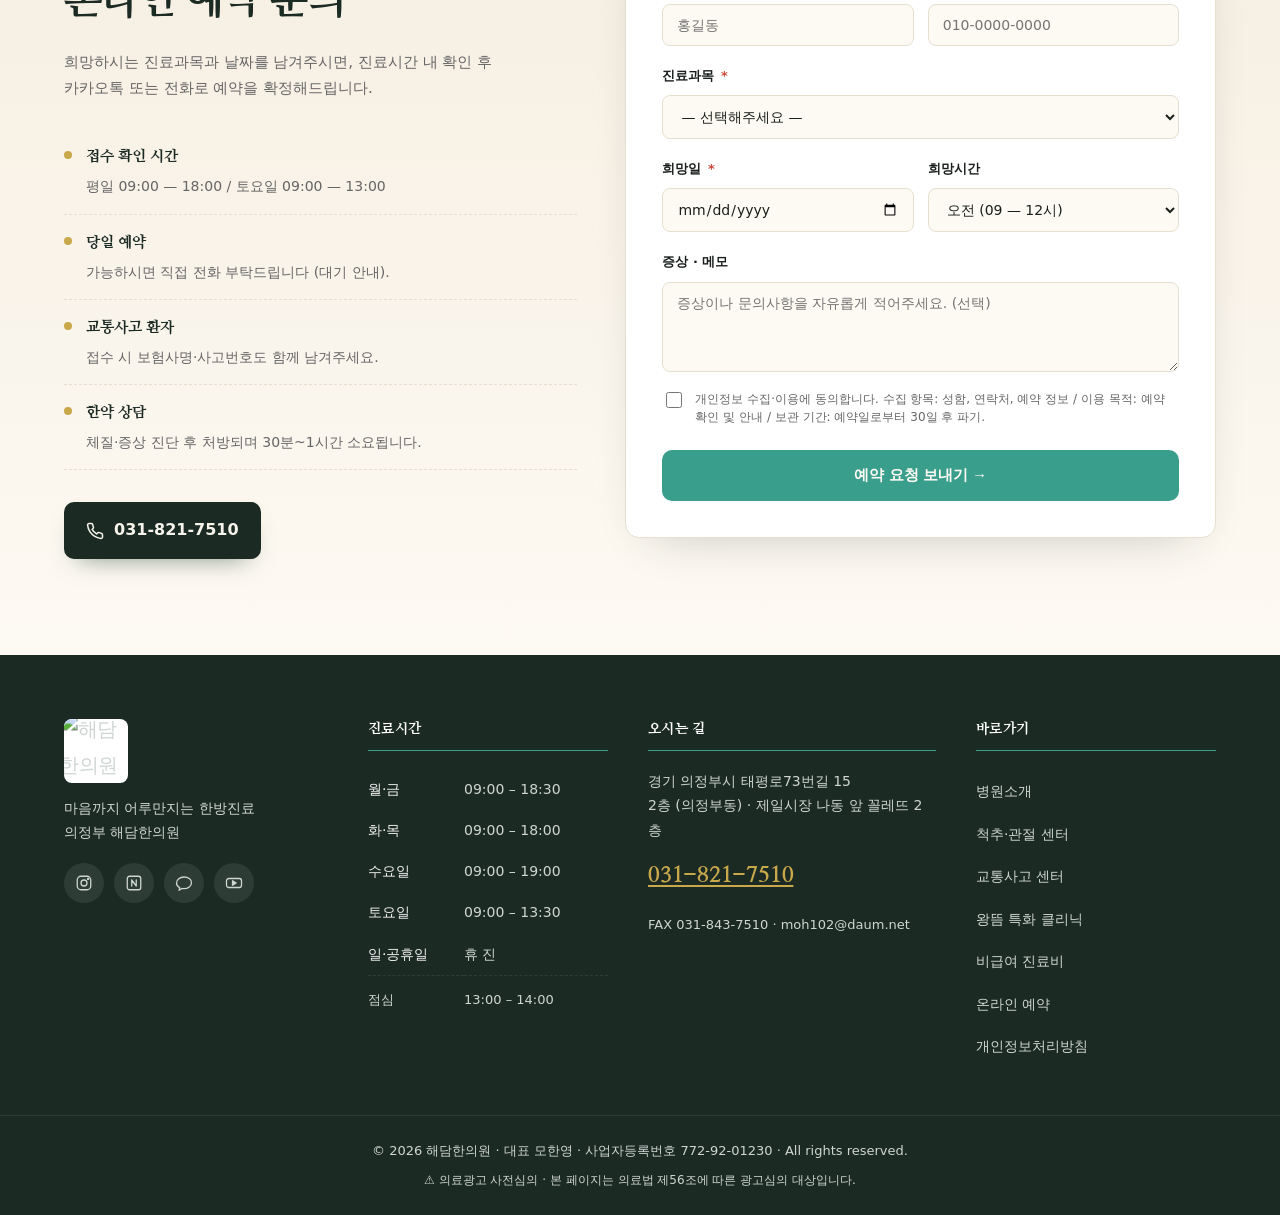
==== commit 448ab275: "Link site-patches.css in index.html (auto)" ====
--- a/index.html
+++ b/index.html
@@ -1493,6 +1493,7 @@
     .doctor-info .quote{padding-left:0; border-left:none; border-top:1px solid var(--gold); padding-top:14px}
   }
 </style>
+  <link rel="stylesheet" href="site-patches.css">
 </head>
 <body>
 
--- a/site-patches.css
+++ b/site-patches.css
@@ -0,0 +1,153 @@
+/* ================================================================
+   해담한의원 데모 사이트 버그 패치
+   1. 체크마크 + 텍스트 겹침 수정
+   2. 메인 로고 + 텍스트 중복 제거
+   ================================================================ */
+
+/* ─── 1. 체크 리스트: 체크마크와 텍스트 분리 ─── */
+/* 의료진 자격 5개 (한의학 석사·척추신경추나의학회·한방비만학회·상해중의약대학·교통사고 한방치료) */
+
+ul.credentials,
+ul.profile-list,
+ul.about-list,
+.doctor-credentials ul,
+.about-section ul,
+.hero ul,
+.features ul {
+  list-style: none !important;
+  padding-left: 0 !important;
+  margin: 0;
+}
+
+ul.credentials li,
+ul.profile-list li,
+ul.about-list li,
+.doctor-credentials ul li,
+.about-section ul li,
+.hero ul li,
+.features ul li,
+li[class*="check"],
+li[class*="bullet"] {
+  position: relative;
+  padding-left: 36px !important;       /* 체크 아이콘 자리 확실히 확보 */
+  margin-bottom: 14px;
+  line-height: 1.65;
+  list-style: none;
+}
+
+/* SVG 체크 아이콘이 따로 있는 경우 — absolute 위치 고정 */
+ul.credentials li svg,
+ul.credentials li .check-icon,
+ul.profile-list li svg,
+ul.profile-list li .check-icon,
+li[class*="check"] svg,
+li[class*="check"] .icon,
+li[class*="bullet"] svg {
+  position: absolute !important;
+  left: 0 !important;
+  top: 4px !important;
+  width: 22px !important;
+  height: 22px !important;
+  flex-shrink: 0;
+}
+
+/* :before 의사 체크 아이콘인 경우 (SVG 없는 환경) */
+ul.credentials li::before,
+.about-list li::before {
+  position: absolute;
+  left: 0;
+  top: 1px;
+  width: 22px;
+  height: 22px;
+  display: flex;
+  align-items: center;
+  justify-content: center;
+  flex-shrink: 0;
+}
+
+/* 모바일 — 패딩 약간 축소 */
+@media (max-width: 480px) {
+  ul.credentials li,
+  ul.profile-list li,
+  .doctor-credentials ul li,
+  li[class*="check"],
+  li[class*="bullet"] {
+    padding-left: 30px !important;
+    font-size: 15px;
+    line-height: 1.6;
+  }
+  ul.credentials li svg,
+  li[class*="check"] svg,
+  li[class*="check"] .icon {
+    width: 18px !important;
+    height: 18px !important;
+    top: 3px !important;
+  }
+}
+
+/* ─── 2. 헤더 로고 + 텍스트 중복 제거 ─── */
+/* 로고 이미지에 이미 "해담한의원" 글자가 있는데 옆 H1·subtitle이 중복 표시되는 문제 */
+
+/* 옵션 A — 로고 이미지만 남기고 텍스트 H1/subtitle 숨김 (가장 깔끔) */
+header .logo + h1,
+header .logo + .site-title,
+header .logo + .clinic-name,
+header img + h1,
+header img + .clinic-name,
+.site-header h1.site-title,
+.site-header .english-name,
+.site-header .subtitle,
+.header-text {
+  display: none !important;
+}
+
+/* 옵션 B — 만약 로고가 작은 아이콘만 있고 텍스트는 따로여야 한다면, 옵션 A 주석 처리 후 아래 활성화 */
+/*
+header .logo {
+  display: none;
+}
+header h1.site-title {
+  display: block;
+  font-family: 'Nanum Myeongjo', serif;
+  font-weight: 700;
+}
+*/
+
+/* 헤더 정렬 정리 — 로고 가운데 / 좌측 / 우측 깔끔히 */
+header,
+.site-header,
+.main-header {
+  display: flex;
+  align-items: center;
+  gap: 12px;
+}
+
+header .logo,
+header img.logo,
+.site-header img {
+  height: 44px;
+  width: auto;
+  flex-shrink: 0;
+}
+
+@media (max-width: 480px) {
+  header .logo,
+  header img.logo,
+  .site-header img {
+    height: 38px;
+  }
+}
+
+/* ─── 3. 보너스: 영문 캡션 만 표시 (로고 이미지 아래) ─── */
+/* "HAEDAM ORIENTAL CLINIC" 영문은 로고 안에 있으니 별도 표시 안 함.
+   만약 로고에 영문이 없고 따로 표시하고 싶으면 주석 풀기 */
+/*
+header .english-subtitle {
+  display: block;
+  font-size: 11px;
+  letter-spacing: 0.18em;
+  color: #7a6a59;
+  font-weight: 500;
+  margin-top: 2px;
+}
+*/
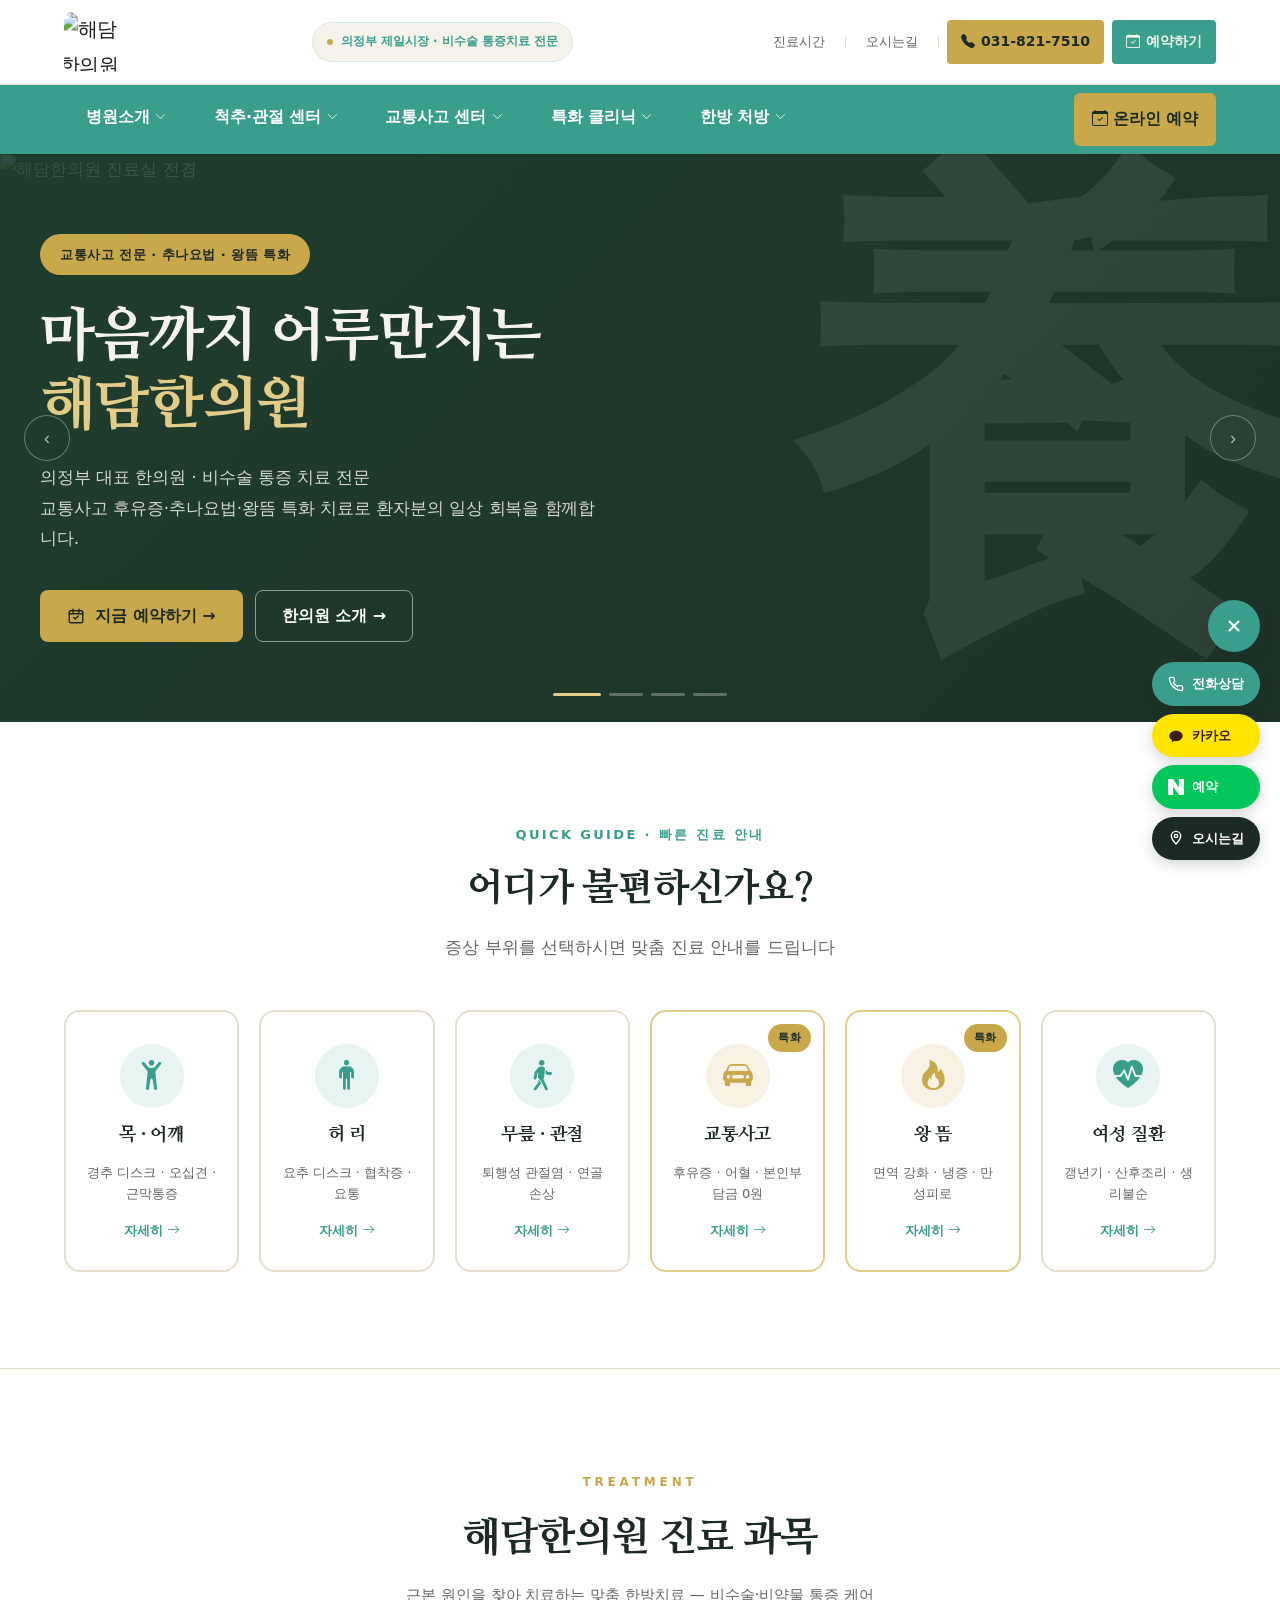
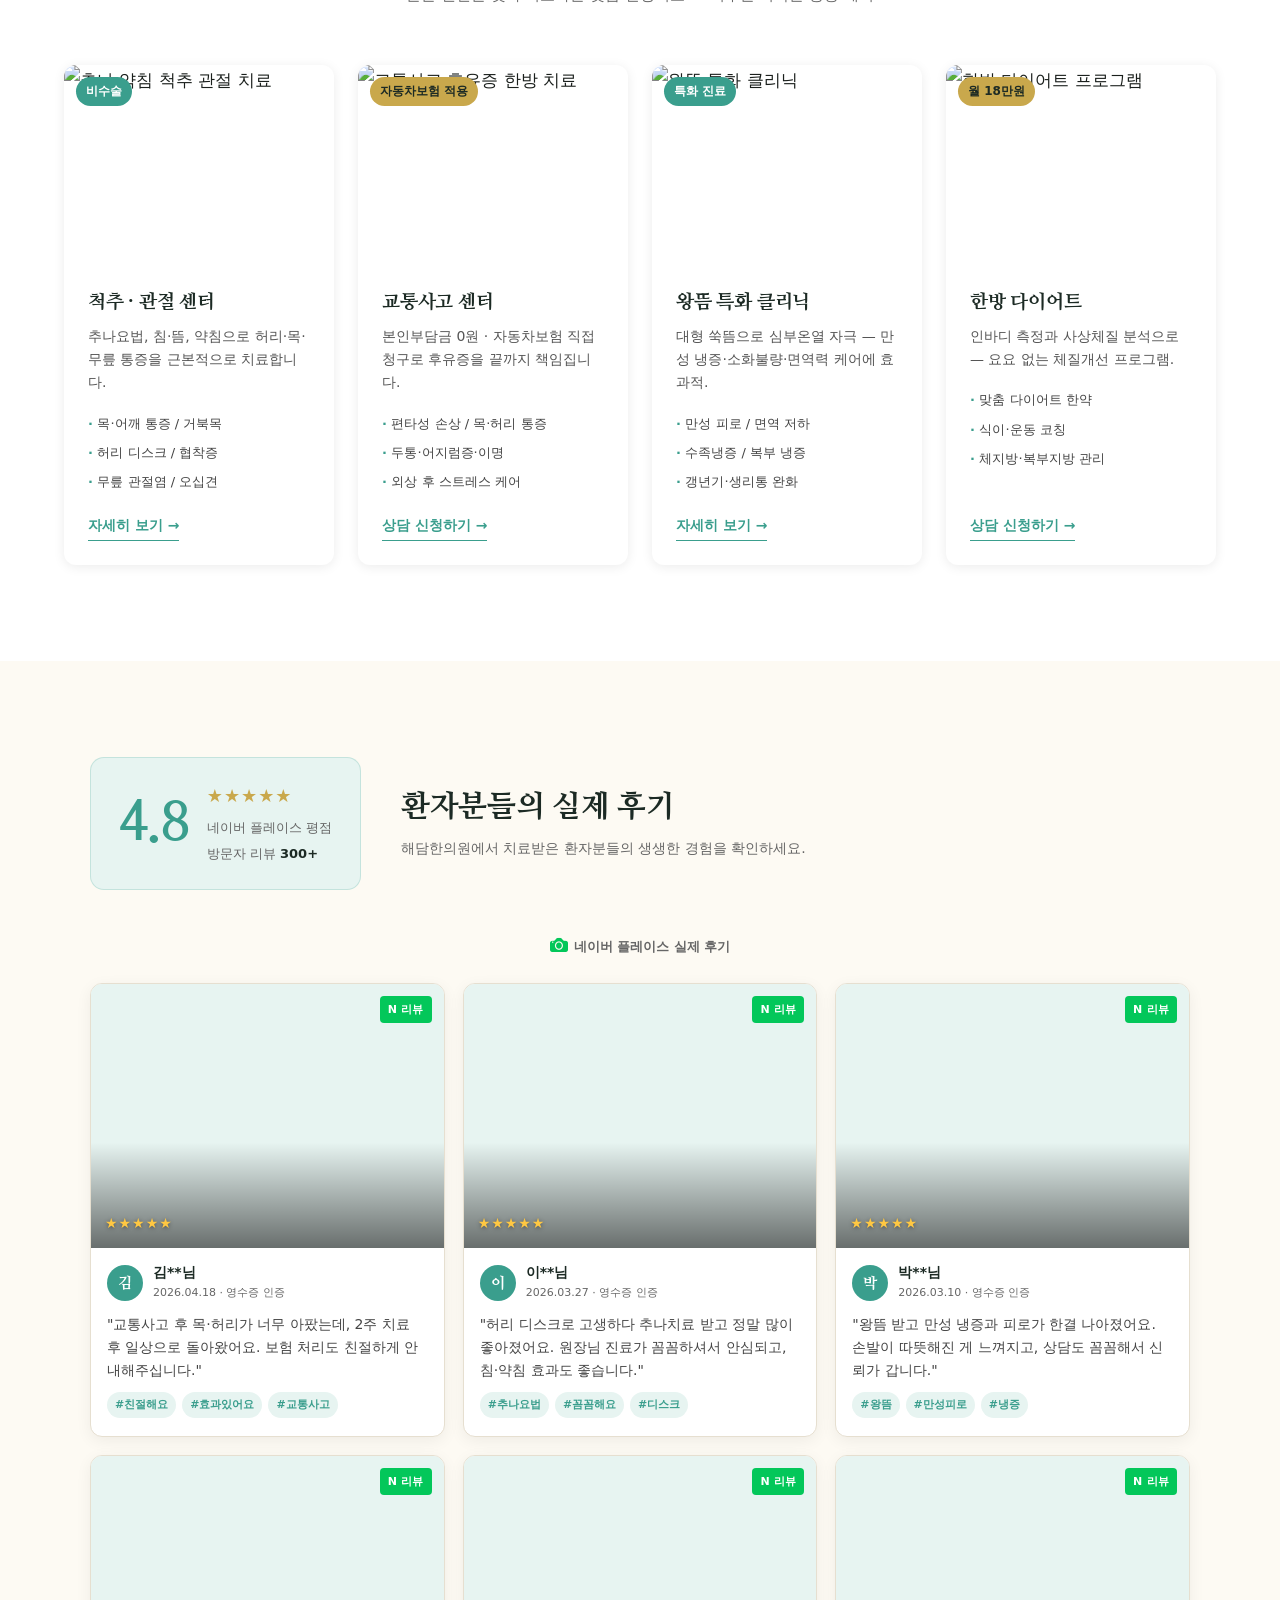
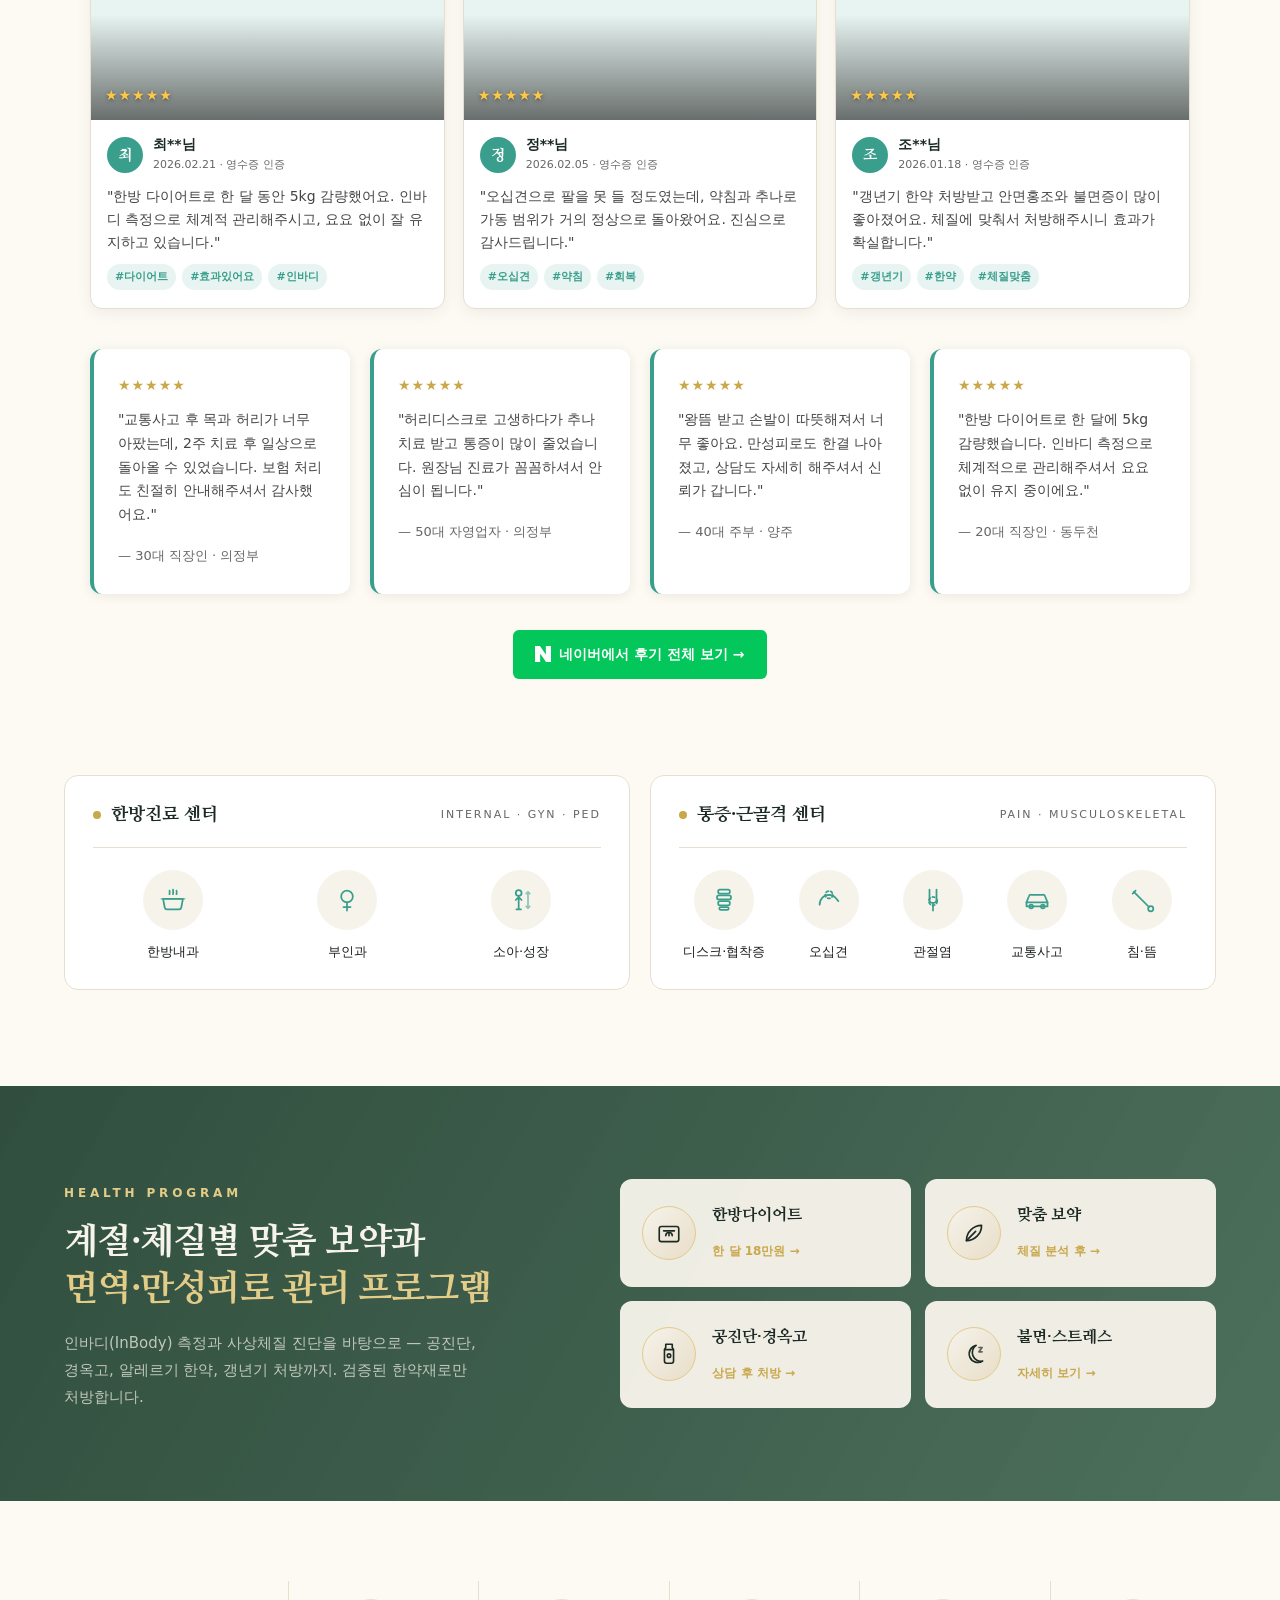
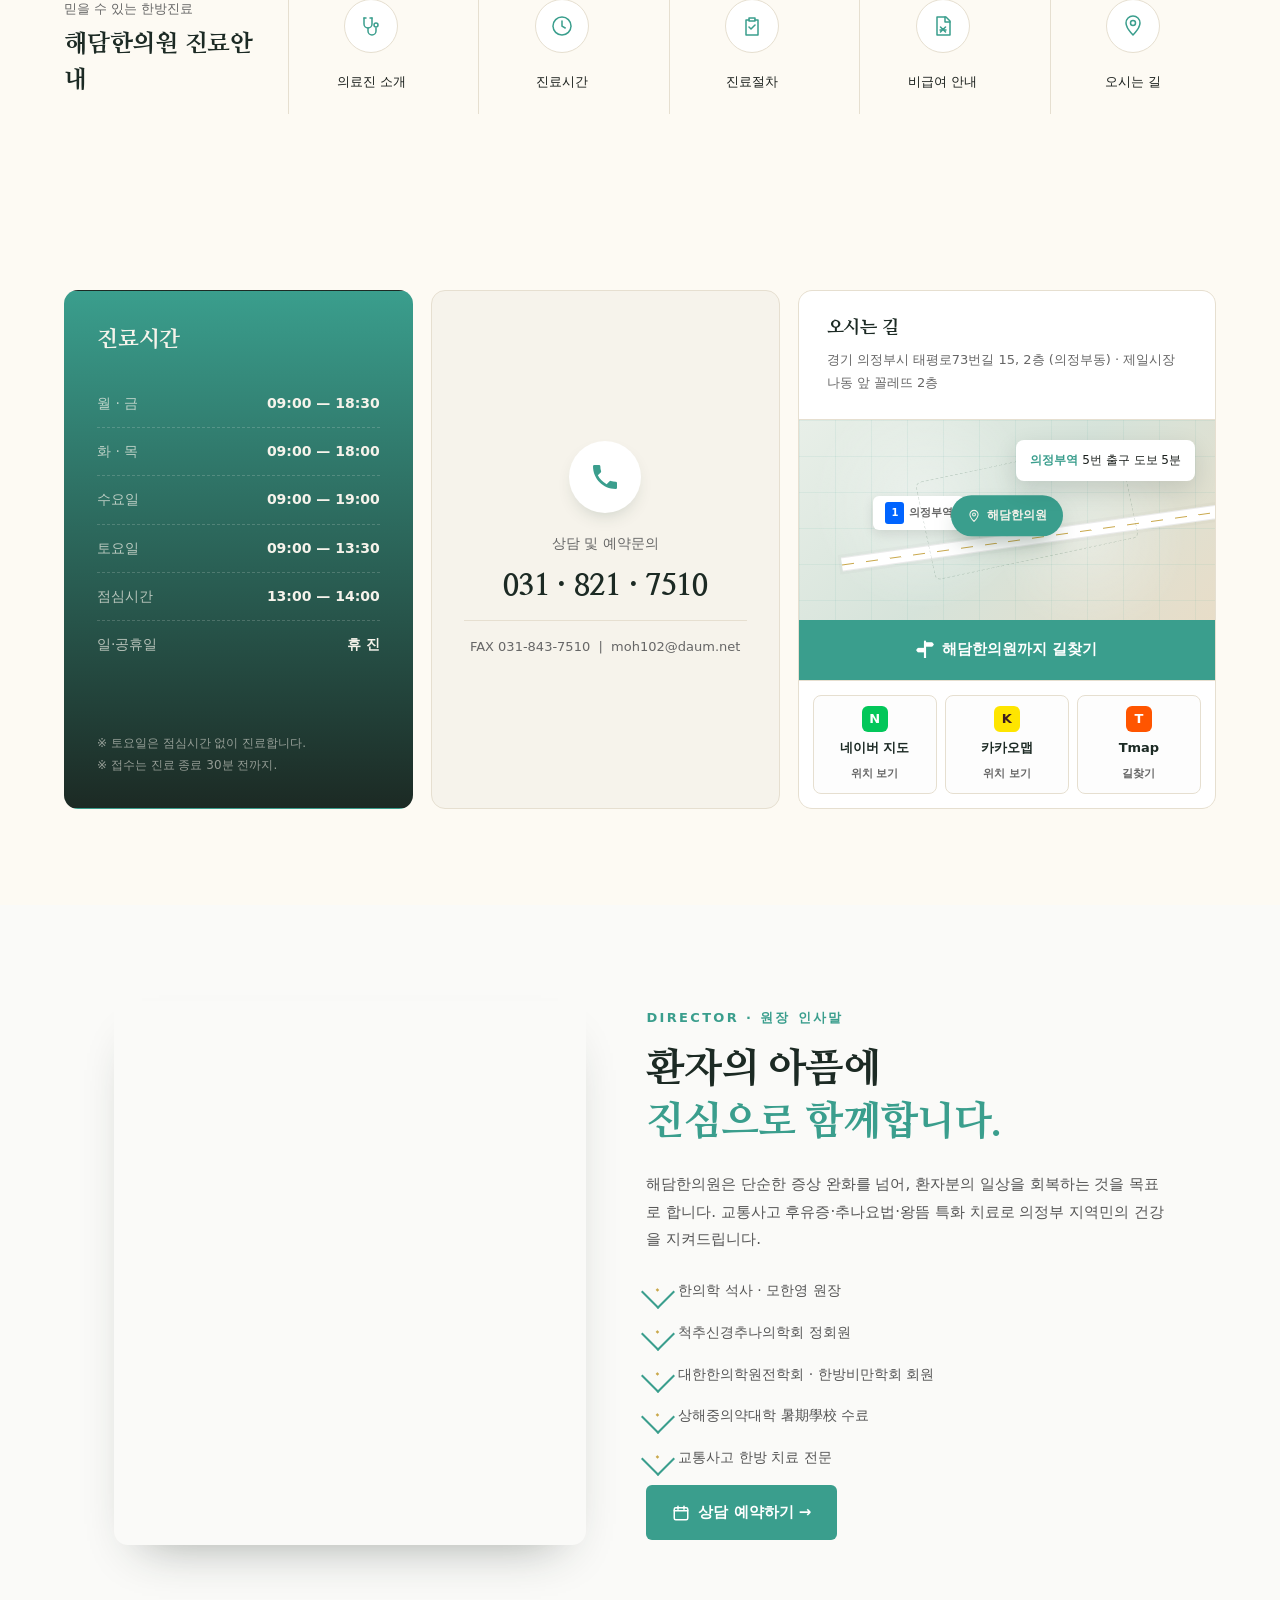
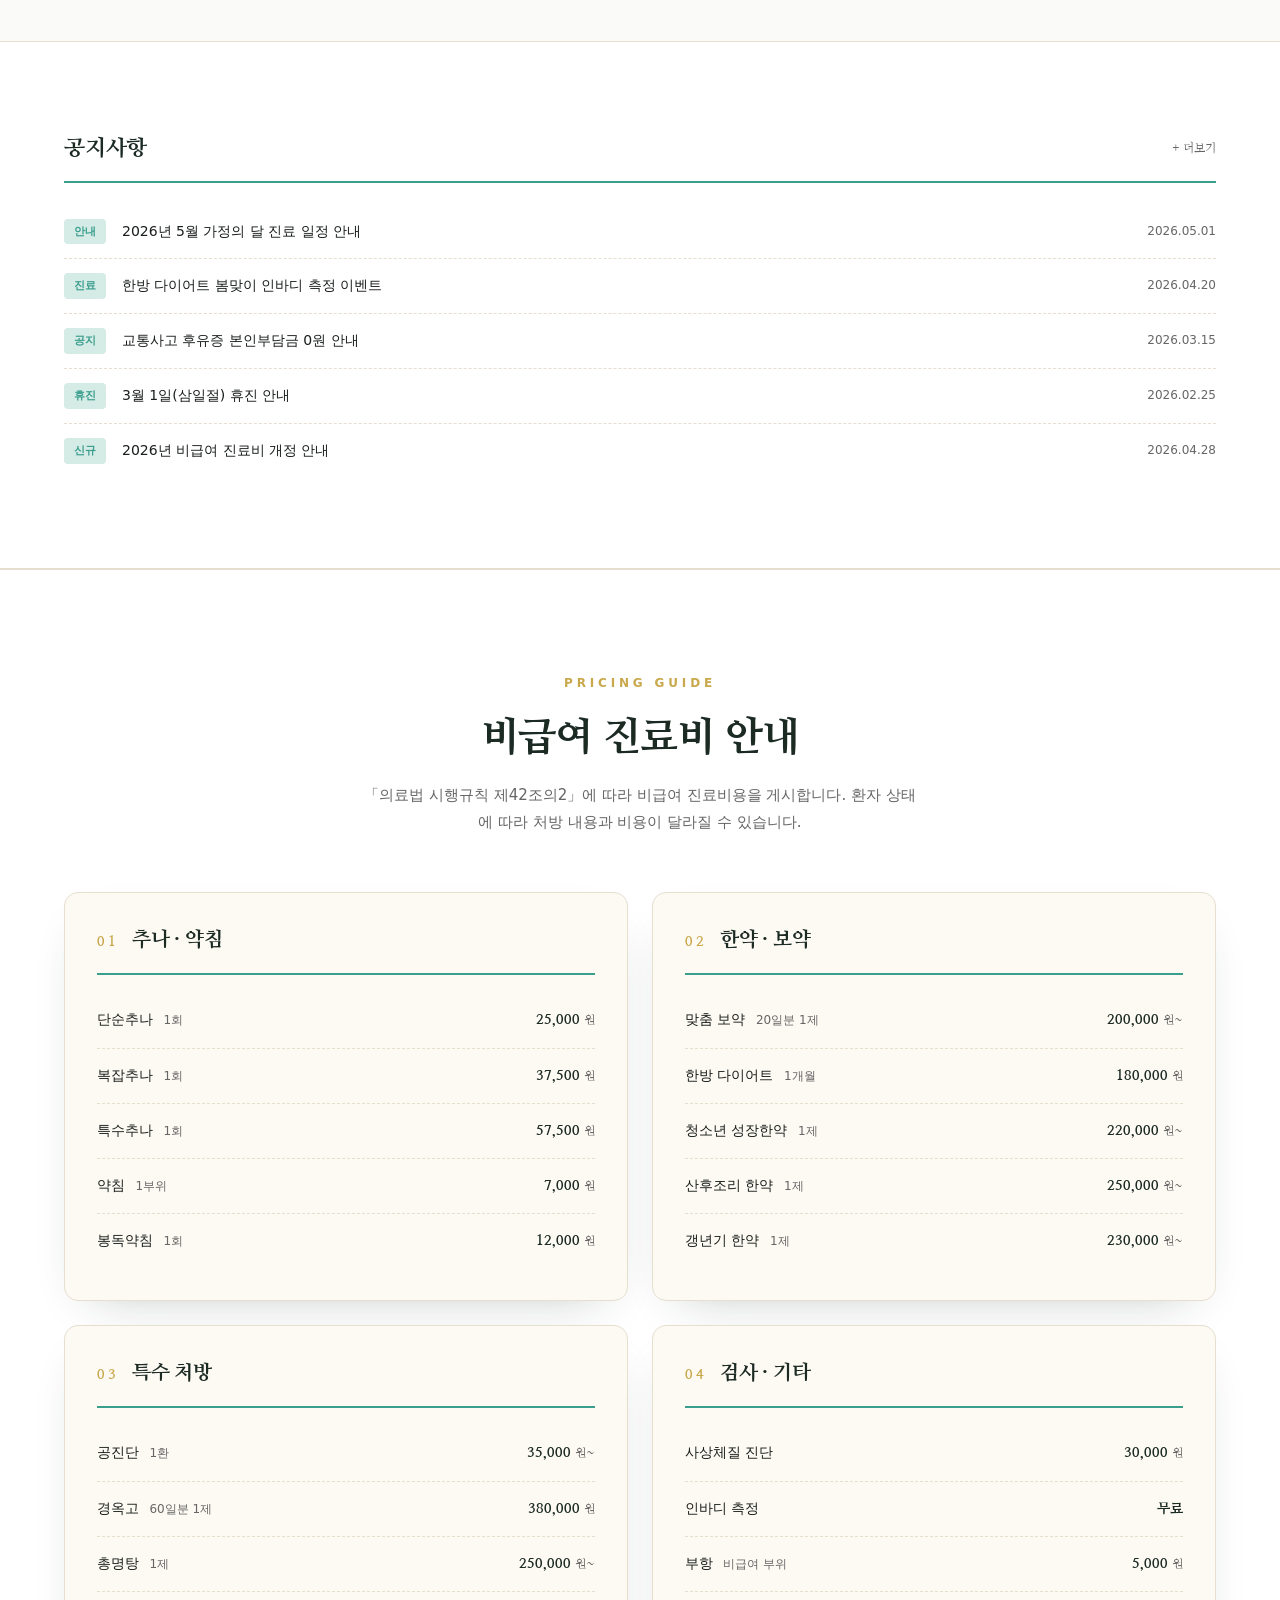
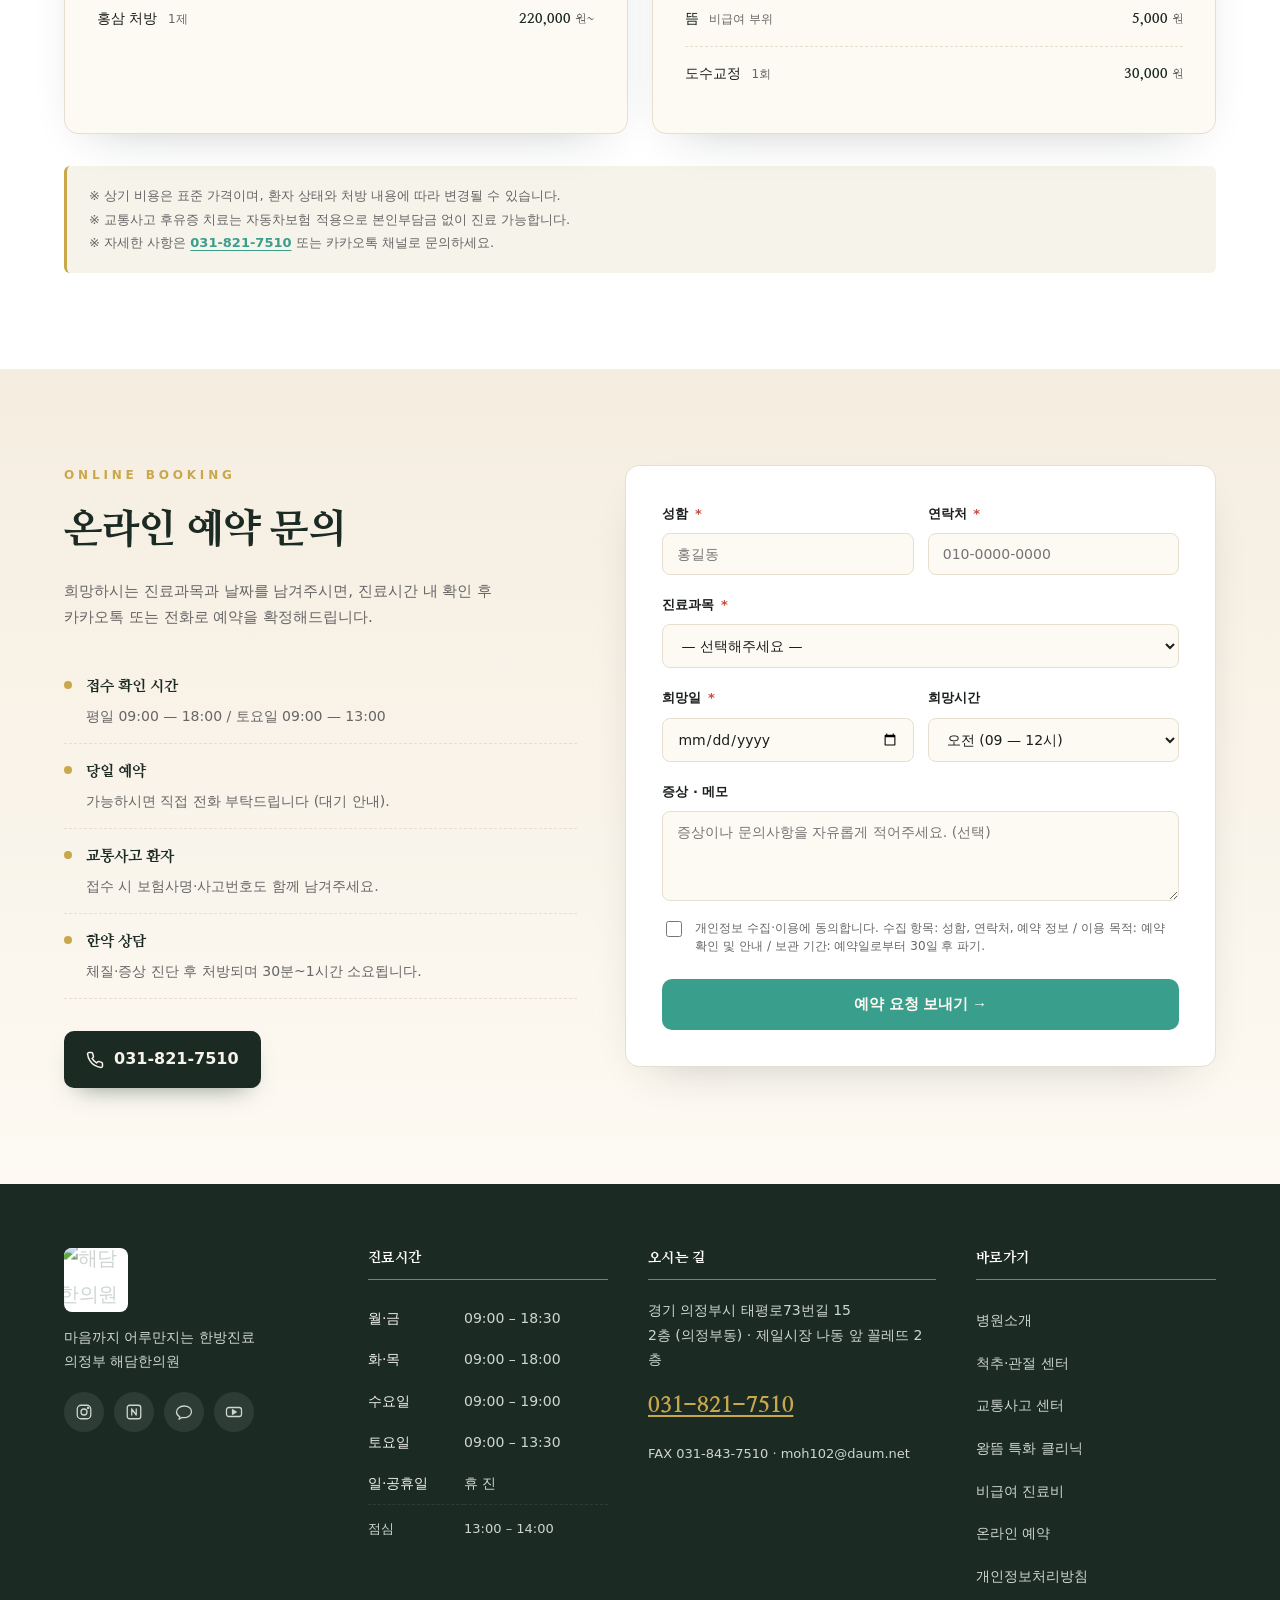
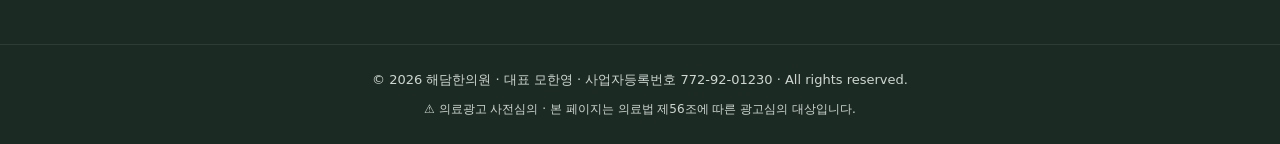
==== commit d9cd8274: "Patch index.html: link CSS + remove BA section (auto)" ====
--- a/index.html
+++ b/index.html
@@ -2084,89 +2084,7 @@
   </div>
 </section>
 
-<!-- ====== Before & After 변화 슬라이더 ====== -->
-<section class="ba-section reveal" id="results" aria-labelledby="ba-title">
-  <div class="container">
-    <div class="sec-head" style="text-align:center; margin-bottom:48px">
-      <span class="sec-eyebrow">BEFORE & AFTER</span>
-      <h2 class="sec-title" id="ba-title">치료 전후 변화</h2>
-      <p class="sec-sub">슬라이더를 좌우로 드래그하면 변화를 비교하실 수 있습니다</p>
-    </div>
-
-    <div class="ba-grid">
-
-      <article class="ba-card" data-init="40">
-        <div class="ba-compare">
-          <div class="ba-img ba-after"  style="background-image:url('https://search.pstatic.net/common/?src=https%3A%2F%2Fldb-phinf.pstatic.net%2F20230106_41%2F1672994517662XOjdR_JPEG%2FKakaoTalk_20230106_173540958.jpg')"></div>
-          <div class="ba-img ba-before" style="background-image:url('https://search.pstatic.net/common/?src=https%3A%2F%2Fldb-phinf.pstatic.net%2F20230106_41%2F1672994517662XOjdR_JPEG%2FKakaoTalk_20230106_173540958.jpg')"></div>
-          <span class="ba-tag ba-tag-before">BEFORE</span>
-          <span class="ba-tag ba-tag-after">AFTER</span>
-          <div class="ba-handle">
-            <div class="ba-knob" aria-hidden="true">
-              <i class="bi bi-arrow-left-right"></i>
-            </div>
-          </div>
-        </div>
-        <div class="ba-meta">
-          <h3>한방 다이어트 — 8주 케어</h3>
-          <p class="ba-result">인바디 측정 + 맞춤 한약 + 식이 코칭으로 요요 없는 체질개선.</p>
-          <div class="ba-stats">
-            <span>체중 -7.2kg</span><span>체지방률 -5%</span><span>인바디 H등급</span>
-          </div>
-        </div>
-      </article>
-
-      <article class="ba-card" data-init="40">
-        <div class="ba-compare">
-          <div class="ba-img ba-after"  style="background-image:url('https://search.pstatic.net/common/?src=https%3A%2F%2Fpup-review-phinf.pstatic.net%2FMjAyNTAxMDNfMjc3%2FMDAxNzM1ODk2ODk5Nzcx.6ijO2UEykOFcngqPI8WaiiVKbz-9hnwJnmrbF821aFIg.XQ3JZe8ikmYREvCiG0KuTJv_L6jrG-2f3EV5q8cdEosg.JPEG%2FIMG_3278.jpeg%3Ftype%3Dw1500_60_sharpen')"></div>
-          <div class="ba-img ba-before" style="background-image:url('https://search.pstatic.net/common/?src=https%3A%2F%2Fpup-review-phinf.pstatic.net%2FMjAyNTAxMDNfMjc3%2FMDAxNzM1ODk2ODk5Nzcx.6ijO2UEykOFcngqPI8WaiiVKbz-9hnwJnmrbF821aFIg.XQ3JZe8ikmYREvCiG0KuTJv_L6jrG-2f3EV5q8cdEosg.JPEG%2FIMG_3278.jpeg%3Ftype%3Dw1500_60_sharpen')"></div>
-          <span class="ba-tag ba-tag-before">BEFORE</span>
-          <span class="ba-tag ba-tag-after">AFTER</span>
-          <div class="ba-handle">
-            <div class="ba-knob" aria-hidden="true">
-              <i class="bi bi-arrow-left-right"></i>
-            </div>
-          </div>
-        </div>
-        <div class="ba-meta">
-          <h3>추나 자세교정 — 12회 치료</h3>
-          <p class="ba-result">목·허리 디스크에 뒤따른 거북목·골반 틀어짐을 단계별 교정.</p>
-          <div class="ba-stats">
-            <span>거북목 -3.2cm</span><span>통증 VAS 8→2</span><span>가동범위 ↑</span>
-          </div>
-        </div>
-      </article>
-
-      <article class="ba-card" data-init="40">
-        <div class="ba-compare">
-          <div class="ba-img ba-after"  style="background-image:url('https://search.pstatic.net/common/?src=https%3A%2F%2Fldb-phinf.pstatic.net%2F20221220_100%2F1671503094869oIiB1_JPEG%2FKakaoTalk_20201230_145014030.jpg')"></div>
-          <div class="ba-img ba-before" style="background-image:url('https://search.pstatic.net/common/?src=https%3A%2F%2Fldb-phinf.pstatic.net%2F20221220_100%2F1671503094869oIiB1_JPEG%2FKakaoTalk_20201230_145014030.jpg')"></div>
-          <span class="ba-tag ba-tag-before">BEFORE</span>
-          <span class="ba-tag ba-tag-after">AFTER</span>
-          <div class="ba-handle">
-            <div class="ba-knob" aria-hidden="true">
-              <i class="bi bi-arrow-left-right"></i>
-            </div>
-          </div>
-        </div>
-        <div class="ba-meta">
-          <h3>왕뜸 — 10회 시술</h3>
-          <p class="ba-result">대형 쑥뜸 심부 온열로 만성 냉증·수족냉증·복부 냉증 개선.</p>
-          <div class="ba-stats">
-            <span>수족 온도 +1.4℃</span><span>냉증 호전</span><span>피로도 ↓</span>
-          </div>
-        </div>
-      </article>
-
-    </div>
-
-    <p class="ba-disclaimer">
-      <i class="bi bi-info-circle" aria-hidden="true"></i>
-      ※ 본 결과는 환자 개인의 체질·생활습관에 따라 차이가 있을 수 있으며, 모든 환자에게 동일한 효과를 보장하지 않습니다.<br>
-      현재 이미지는 데모용 표시이며, 실제 운영 시 환자 동의를 받은 사진으로 교체합니다.
-    </p>
-  </div>
-</section>
+
 
 <!-- ====== 진료센터 (한방내과/통증센터) ====== -->
 <section class="sec" id="dept" style="padding-top:0">
--- a/site-patches.css
+++ b/site-patches.css
@@ -1,153 +1,104 @@
 /* ================================================================
-   해담한의원 데모 사이트 버그 패치
-   1. 체크마크 + 텍스트 겹침 수정
-   2. 메인 로고 + 텍스트 중복 제거
+   해담한의원 데모 사이트 v2 패치
+   실제 배포된 클래스명에 맞춰 정밀 타게팅
+   1. 헤더 중복 텍스트 제거 (.brand-text 숨김 + 로고 확대)
+   2. 의료진 자격 5개 — 체크마크/글자 분리 (.doctor-career-list)
+   3. BEFORE/AFTER 섹션 제거 (.ba-section) — HTML도 같이 제거됨
    ================================================================ */
 
-/* ─── 1. 체크 리스트: 체크마크와 텍스트 분리 ─── */
-/* 의료진 자격 5개 (한의학 석사·척추신경추나의학회·한방비만학회·상해중의약대학·교통사고 한방치료) */
+/* ─── 1. 헤더 — 중복 텍스트 제거, 로고 강조 ─── */
+/* 로고 이미지에 이미 "해담한의원" 글자가 있는데 옆 div.ko / div.en 텍스트가 중복 표시됨 */
 
-ul.credentials,
-ul.profile-list,
-ul.about-list,
-.doctor-credentials ul,
-.about-section ul,
-.hero ul,
-.features ul {
+.brand .brand-text,
+.brand .brand-text .ko,
+.brand .brand-text .en {
+  display: none !important;
+}
+
+/* 로고를 더 크게 — 메인 브랜딩 요소 */
+.site-header .brand .brand-logo-frame {
+  display: inline-flex;
+  align-items: center;
+}
+
+.site-header .brand .brand-logo-frame img {
+  height: 52px !important;
+  width: auto !important;
+  max-width: 200px;
+  object-fit: contain;
+}
+
+@media (max-width: 720px) {
+  .site-header .brand .brand-logo-frame img {
+    height: 42px !important;
+    max-width: 160px;
+  }
+}
+
+/* ─── 2. 의료진 자격 5개 — 체크마크와 글자 분리 ─── */
+/* 실제 클래스: .doctor-career-list (이전 패치는 .credentials를 잡았는데 매치 안 됨) */
+
+.doctor-career-list {
   list-style: none !important;
   padding-left: 0 !important;
   margin: 0;
 }
 
-ul.credentials li,
-ul.profile-list li,
-ul.about-list li,
-.doctor-credentials ul li,
-.about-section ul li,
-.hero ul li,
-.features ul li,
-li[class*="check"],
-li[class*="bullet"] {
+.doctor-career-list li {
   position: relative;
-  padding-left: 36px !important;       /* 체크 아이콘 자리 확실히 확보 */
-  margin-bottom: 14px;
-  line-height: 1.65;
+  padding-left: 32px !important;
+  margin-bottom: 12px;
+  line-height: 1.7;
   list-style: none;
 }
 
-/* SVG 체크 아이콘이 따로 있는 경우 — absolute 위치 고정 */
-ul.credentials li svg,
-ul.credentials li .check-icon,
-ul.profile-list li svg,
-ul.profile-list li .check-icon,
-li[class*="check"] svg,
-li[class*="check"] .icon,
-li[class*="bullet"] svg {
+/* 체크 아이콘이 :before 의사요소로 들어가는 경우 — 절대 위치 고정 */
+.doctor-career-list li::before,
+.doctor-career-list li::marker {
   position: absolute !important;
   left: 0 !important;
   top: 4px !important;
   width: 22px !important;
   height: 22px !important;
-  flex-shrink: 0;
+  display: flex !important;
+  align-items: center !important;
+  justify-content: center !important;
+  flex-shrink: 0 !important;
 }
 
-/* :before 의사 체크 아이콘인 경우 (SVG 없는 환경) */
-ul.credentials li::before,
-.about-list li::before {
-  position: absolute;
-  left: 0;
-  top: 1px;
-  width: 22px;
-  height: 22px;
-  display: flex;
-  align-items: center;
-  justify-content: center;
-  flex-shrink: 0;
+/* SVG/i 아이콘이 li 안에 자식으로 있을 경우 */
+.doctor-career-list li > svg,
+.doctor-career-list li > i,
+.doctor-career-list li > .icon,
+.doctor-career-list li .bi {
+  position: absolute !important;
+  left: 0 !important;
+  top: 6px !important;
+  width: 22px !important;
+  height: 22px !important;
+  flex-shrink: 0 !important;
 }
 
-/* 모바일 — 패딩 약간 축소 */
 @media (max-width: 480px) {
-  ul.credentials li,
-  ul.profile-list li,
-  .doctor-credentials ul li,
-  li[class*="check"],
-  li[class*="bullet"] {
-    padding-left: 30px !important;
+  .doctor-career-list li {
+    padding-left: 28px !important;
     font-size: 15px;
-    line-height: 1.6;
+    line-height: 1.65;
   }
-  ul.credentials li svg,
-  li[class*="check"] svg,
-  li[class*="check"] .icon {
+  .doctor-career-list li > svg,
+  .doctor-career-list li > i,
+  .doctor-career-list li .bi {
     width: 18px !important;
     height: 18px !important;
-    top: 3px !important;
+    top: 5px !important;
   }
 }
 
-/* ─── 2. 헤더 로고 + 텍스트 중복 제거 ─── */
-/* 로고 이미지에 이미 "해담한의원" 글자가 있는데 옆 H1·subtitle이 중복 표시되는 문제 */
+/* ─── 3. BEFORE/AFTER 섹션 숨김 (HTML 제거 백업) ─── */
+/* patch-site.mjs가 HTML에서도 제거하지만, 캐시/일부 환경 대비 CSS 백업 */
 
-/* 옵션 A — 로고 이미지만 남기고 텍스트 H1/subtitle 숨김 (가장 깔끔) */
-header .logo + h1,
-header .logo + .site-title,
-header .logo + .clinic-name,
-header img + h1,
-header img + .clinic-name,
-.site-header h1.site-title,
-.site-header .english-name,
-.site-header .subtitle,
-.header-text {
+.ba-section,
+section.ba-section,
+section#results.ba-section {
   display: none !important;
 }
-
-/* 옵션 B — 만약 로고가 작은 아이콘만 있고 텍스트는 따로여야 한다면, 옵션 A 주석 처리 후 아래 활성화 */
-/*
-header .logo {
-  display: none;
-}
-header h1.site-title {
-  display: block;
-  font-family: 'Nanum Myeongjo', serif;
-  font-weight: 700;
-}
-*/
-
-/* 헤더 정렬 정리 — 로고 가운데 / 좌측 / 우측 깔끔히 */
-header,
-.site-header,
-.main-header {
-  display: flex;
-  align-items: center;
-  gap: 12px;
-}
-
-header .logo,
-header img.logo,
-.site-header img {
-  height: 44px;
-  width: auto;
-  flex-shrink: 0;
-}
-
-@media (max-width: 480px) {
-  header .logo,
-  header img.logo,
-  .site-header img {
-    height: 38px;
-  }
-}
-
-/* ─── 3. 보너스: 영문 캡션 만 표시 (로고 이미지 아래) ─── */
-/* "HAEDAM ORIENTAL CLINIC" 영문은 로고 안에 있으니 별도 표시 안 함.
-   만약 로고에 영문이 없고 따로 표시하고 싶으면 주석 풀기 */
-/*
-header .english-subtitle {
-  display: block;
-  font-size: 11px;
-  letter-spacing: 0.18em;
-  color: #7a6a59;
-  font-weight: 500;
-  margin-top: 2px;
-}
-*/
